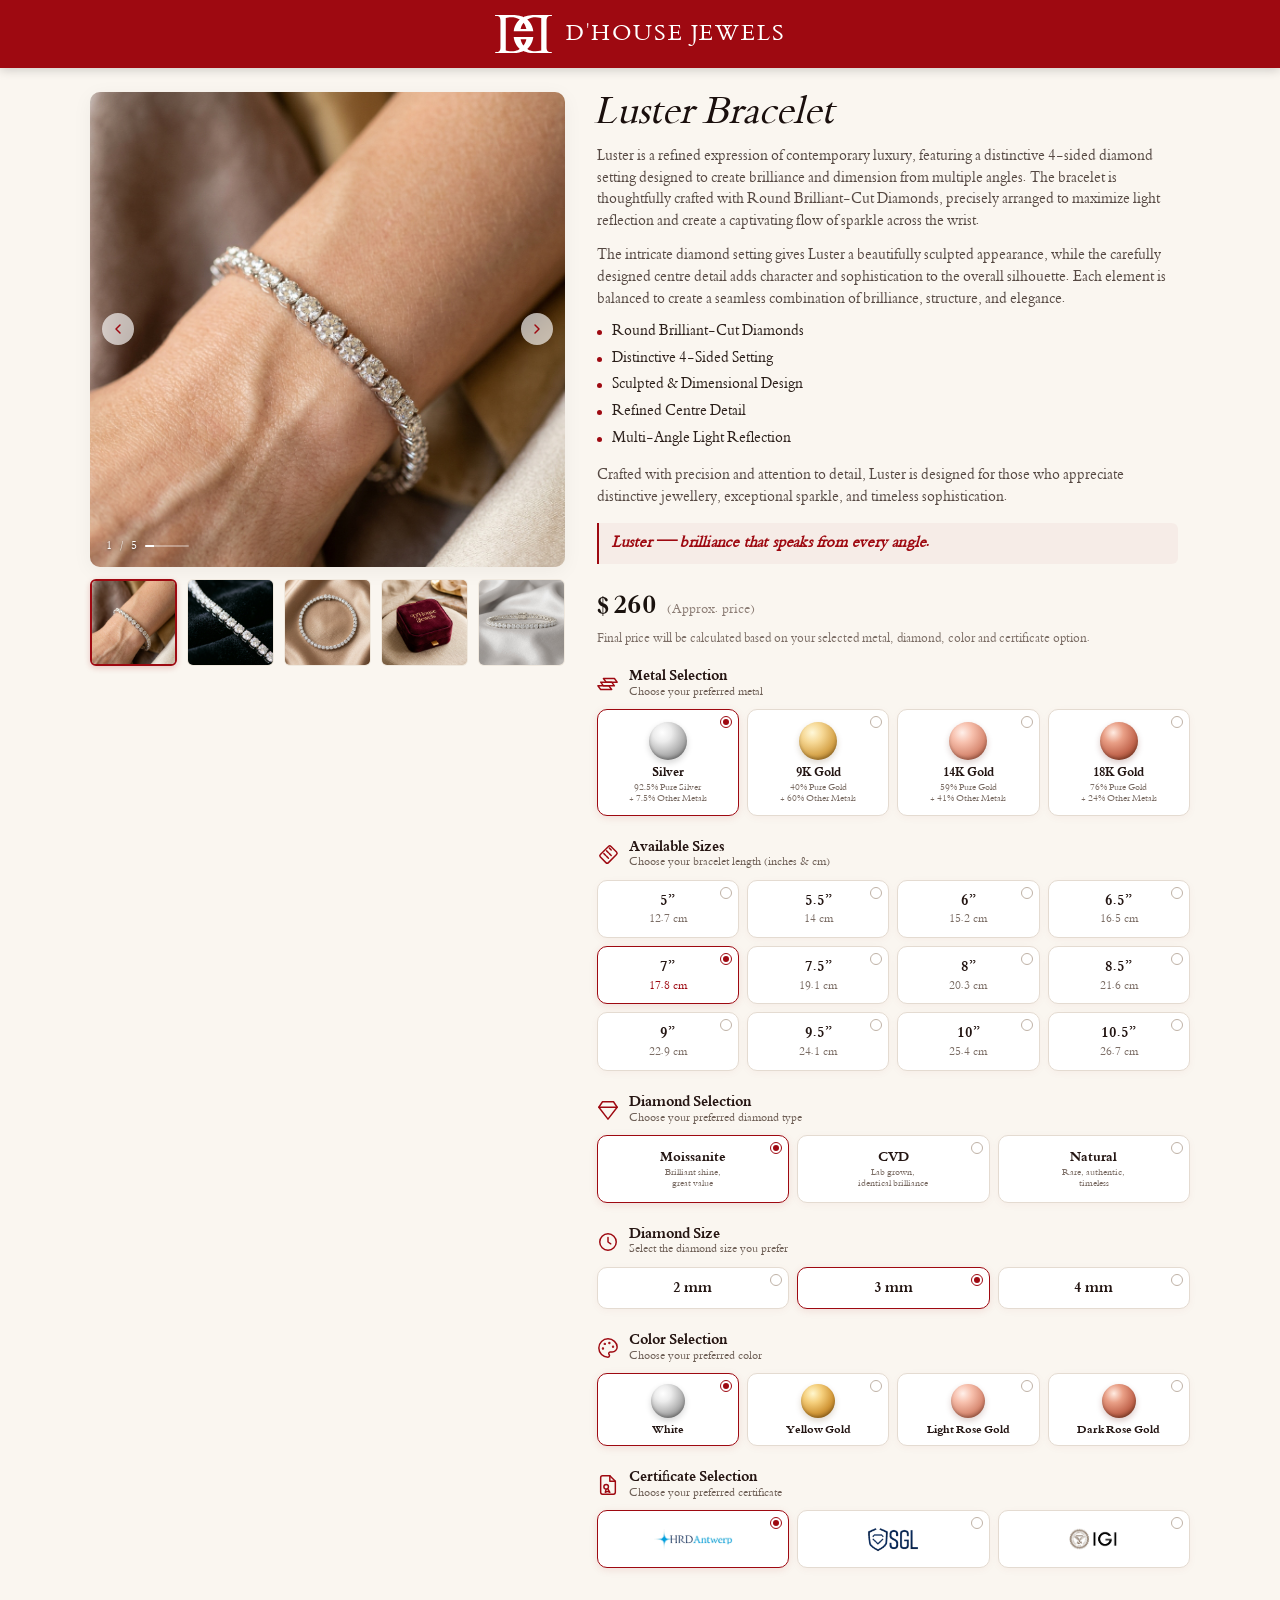
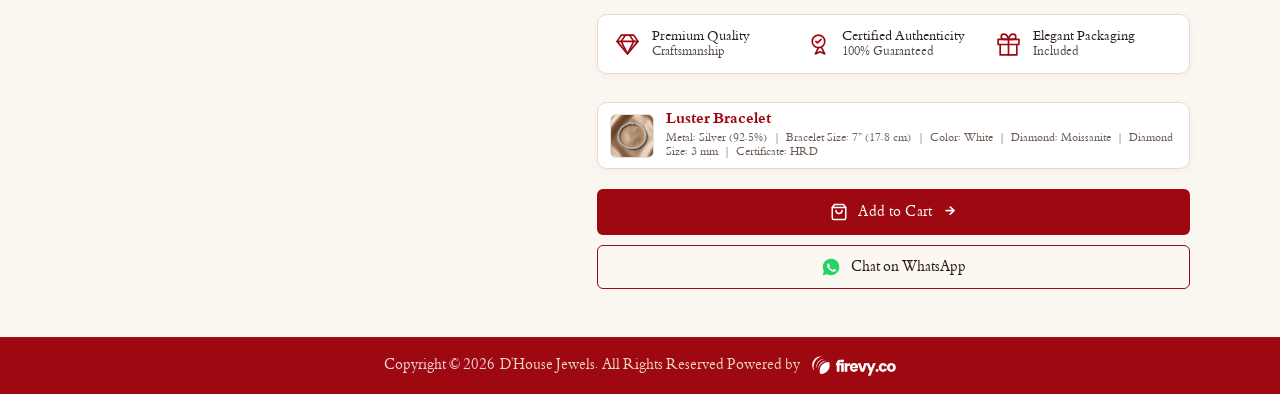
==== index.html @ 6e42b8b3 "02/10" ====
<!DOCTYPE html>
<html lang="en">
<head>
  <meta charset="UTF-8">
  <meta name="viewport" content="width=device-width, initial-scale=1.0">
  <title>D'House Jewels - Luster Bracelet</title>
  <meta name="description" content="Luster is a refined expression of contemporary luxury, featuring a distinctive 4-sided diamond setting designed to create brilliance and dimension from multiple angles.">
  
  <!-- Google Fonts -->
  <link rel="preconnect" href="https://fonts.googleapis.com">
  <link rel="preconnect" href="https://fonts.gstatic.com" crossorigin>
  <link href="https://fonts.googleapis.com/css2?family=Alex+Brush&family=Cinzel:wght@400;500;600;700&family=Cormorant+Garamond:ital,wght@0,400;0,500;0,600;0,700;1,400;1,500;1,600;1,700&family=Montserrat:wght@300;400;500;600;700&family=Outfit:wght@300;400;500;600;700&display=swap" rel="stylesheet">
  
  <!-- Stylesheet -->
  <link rel="stylesheet" href="style.css">
</head>
<body>

  <!-- Top Navigation Header -->
  <header class="site-header">
    <div class="header-container">
      <!-- Brand Logo -->
      <a href="#" class="brand-logo-wrap">
        <img src="images/logo.svg" alt="D'House Jewels Logo" class="brand-logo-img">
        <span class="brand-title">D'HOUSE JEWELS</span>
      </a>
    </div>
  </header>

  <!-- Main Product Showcase -->
  <main class="product-page">
    <div class="product-container">
      
      <!-- LEFT COLUMN: Gallery & Value Badges -->
      <section class="gallery-column">
        <!-- Main Image Display Container -->
        <div class="main-slider-card">
          <img id="mainDisplayImg" class="main-product-image" src="images/wrist_silver.jpg" alt="Luster Bracelet on wrist">
          
          <!-- Navigation Arrow Left -->
          <button class="slider-arrow arrow-left" id="prevSlideBtn" aria-label="Previous image">
            <svg viewBox="0 0 24 24" width="16" height="16" stroke="currentColor" stroke-width="2.2" fill="none" stroke-linecap="round" stroke-linejoin="round">
              <polyline points="15 18 9 12 15 6"></polyline>
            </svg>
          </button>

          <!-- Navigation Arrow Right -->
          <button class="slider-arrow arrow-right" id="nextSlideBtn" aria-label="Next image">
            <svg viewBox="0 0 24 24" width="16" height="16" stroke="currentColor" stroke-width="2.2" fill="none" stroke-linecap="round" stroke-linejoin="round">
              <polyline points="9 18 15 12 9 6"></polyline>
            </svg>
          </button>

          <!-- Slide Counter Badge -->
          <div class="slide-indicator">
            <span id="currentSlideNum">1</span>/<span id="totalSlidesNum">5</span>
            <div class="indicator-bar"><div class="indicator-fill" id="indicatorFill"></div></div>
          </div>
        </div>

        <!-- Thumbnails Row -->
        <div class="thumbnail-strip" id="thumbnailStrip">
          <button class="thumb-item active" data-index="0" aria-label="Thumbnail 1">
            <img id="thumbImg0" src="images/wrist_silver.jpg" alt="Wrist wear view">
          </button>
          <button class="thumb-item" data-index="1" aria-label="Thumbnail 2">
            <img id="thumbImg1" src="images/angled_silver.jpg" alt="Angled diamond detail view">
          </button>
          <button class="thumb-item" data-index="2" aria-label="Thumbnail 3">
            <img id="thumbImg2" src="images/circle_silver.jpg" alt="Circular flat view">
          </button>
          <button class="thumb-item" data-index="3" aria-label="Thumbnail 4">
            <img id="thumbImg3" src="images/thumb4.jpg" alt="Luxury jewelry box">
          </button>
          <button class="thumb-item" data-index="4" aria-label="Thumbnail 5">
            <img id="thumbImg4" src="images/straight_silver.jpg" alt="Extended straight bracelet view">
          </button>
        </div>

      </section>

      <!-- RIGHT COLUMN: Product Information & Customizer -->
      <section class="details-column">
        <!-- Product Title -->
        <h1 class="product-title">Luster Bracelet</h1>

        <!-- Product Description -->
        <div class="product-description">
          <p>
            Luster is a refined expression of contemporary luxury, featuring a distinctive 4-sided diamond setting designed to create brilliance and dimension from multiple angles. The bracelet is thoughtfully crafted with Round Brilliant-Cut Diamonds, precisely arranged to maximize light reflection and create a captivating flow of sparkle across the wrist.
          </p>
          <p>
            The intricate diamond setting gives Luster a beautifully sculpted appearance, while the carefully designed centre detail adds character and sophistication to the overall silhouette. Each element is balanced to create a seamless combination of brilliance, structure, and elegance.
          </p>
          <ul class="description-highlights">
            <li>Round Brilliant-Cut Diamonds</li>
            <li>Distinctive 4-Sided Setting</li>
            <li>Sculpted &amp; Dimensional Design</li>
            <li>Refined Centre Detail</li>
            <li>Multi-Angle Light Reflection</li>
          </ul>
          <p>
            Crafted with precision and attention to detail, Luster is designed for those who appreciate distinctive jewellery, exceptional sparkle, and timeless sophistication.
          </p>
          <p class="description-tagline">
            Luster — brilliance that speaks from every angle. 
          </p>
        </div>

        <!-- Pricing Block -->
        <div class="price-section">
          <div class="price-row">
            <span class="currency-symbol">$</span>
            <span class="main-price" id="priceDisplay">260</span>
            <span class="approx-tag">(Approx. price)</span>
          </div>
          <p class="price-disclaimer">
            Final price will be calculated based on your selected metal, diamond, color and certificate option.
          </p>
        </div>

        <!-- SECTION 1: Metal Selection -->
        <div class="option-group" id="metalGroup">
          <div class="option-header">
            <div class="option-header-icon">
              <!-- Ingot/Bullion stack icon -->
              <svg viewBox="0 0 24 24" width="22" height="22" stroke="#9E0911" stroke-width="1.6" fill="none" stroke-linecap="round" stroke-linejoin="round">
                <path d="M4 10h12l3 4H7l-3-4z"></path>
                <path d="M7 6h12l3 4H10L7 6z"></path>
                <path d="M1 14h12l3 4H4l-3-4z"></path>
              </svg>
            </div>
            <div class="option-header-title">
              <h3>Metal Selection</h3>
              <p>Choose your preferred metal</p>
            </div>
          </div>

          <div class="metal-selection-wrapper">
            <!-- Metal Spheres Grid (Selectable) -->
            <div class="cards-grid grid-4-cols" id="metalSpheresGrid">
              <!-- Silver -->
              <button class="choice-card sphere-card-silver active" data-type="metal" data-value="Silver" data-purity="92.5%" data-price="260" aria-selected="true">
                <span class="radio-indicator"></span>
                <div class="sphere-icon sphere-silver"></div>
                <span class="card-title">Silver</span>
                <div class="card-detail">
                  <span>92.5% Pure Silver</span>
                  <span>+ 7.5% Other Metals</span>
                </div>
              </button>

              <!-- 9K Gold -->
              <button class="choice-card sphere-card-9k" data-type="metal" data-value="9K Gold" data-purity="40%" data-price="480" aria-selected="false">
                <span class="radio-indicator"></span>
                <div class="sphere-icon sphere-gold-9k"></div>
                <span class="card-title">9K Gold</span>
                <div class="card-detail">
                  <span>40% Pure Gold</span>
                  <span>+ 60% Other Metals</span>
                </div>
              </button>

              <!-- 14K Gold -->
              <button class="choice-card sphere-card-14k" data-type="metal" data-value="14K Gold" data-purity="59%" data-price="750" aria-selected="false">
                <span class="radio-indicator"></span>
                <div class="sphere-icon sphere-gold-14k"></div>
                <span class="card-title">14K Gold</span>
                <div class="card-detail">
                  <span>59% Pure Gold</span>
                  <span>+ 41% Other Metals</span>
                </div>
              </button>

              <!-- 18K Gold -->
              <button class="choice-card sphere-card-18k" data-type="metal" data-value="18K Gold" data-purity="76%" data-price="990" aria-selected="false">
                <span class="radio-indicator"></span>
                <div class="sphere-icon sphere-gold-18k"></div>
                <span class="card-title">18K Gold</span>
                <div class="card-detail">
                  <span>76% Pure Gold</span>
                  <span>+ 24% Other Metals</span>
                </div>
              </button>
            </div>
          </div>
        </div>

        <!-- SECTION 2: Available Sizes (Bracelet Size) -->
        <div class="option-group" id="braceletSizeGroup">
          <div class="option-header">
            <div class="option-header-icon">
              <!-- Ruler / Measuring tape icon -->
              <svg viewBox="0 0 24 24" width="22" height="22" stroke="#9E0911" stroke-width="1.6" fill="none" stroke-linecap="round" stroke-linejoin="round">
                <path d="M21.3 8.7l-6-6a2 2 0 0 0-2.8 0L3.7 11.5a2 2 0 0 0 0 2.8l6 6a2 2 0 0 0 2.8 0l8.8-8.8a2 2 0 0 0 0-2.8z"></path>
                <path d="M7.5 10.5l2 2"></path>
                <path d="M10.5 7.5l2 2"></path>
                <path d="M13.5 4.5l2 2"></path>
                <path d="M10.5 13.5l2 2"></path>
                <path d="M13.5 10.5l2 2"></path>
              </svg>
            </div>
            <div class="option-header-title">
              <h3>Available Sizes</h3>
              <p>Choose your bracelet length (inches &amp; cm)</p>
            </div>
          </div>

          <div class="cards-grid grid-4-cols" id="braceletSizeGrid">
            <!-- 5” (12.7 cm) -->
            <button class="choice-card bracelet-size-card" data-type="braceletSize" data-value="5” (12.7 cm)" aria-selected="false">
              <span class="radio-indicator"></span>
              <span class="size-title">5”</span>
              <span class="size-cm">12.7 cm</span>
            </button>

            <!-- 5.5” (14 cm) -->
            <button class="choice-card bracelet-size-card" data-type="braceletSize" data-value="5.5” (14 cm)" aria-selected="false">
              <span class="radio-indicator"></span>
              <span class="size-title">5.5”</span>
              <span class="size-cm">14 cm</span>
            </button>

            <!-- 6” (15.2 cm) -->
            <button class="choice-card bracelet-size-card" data-type="braceletSize" data-value="6” (15.2 cm)" aria-selected="false">
              <span class="radio-indicator"></span>
              <span class="size-title">6”</span>
              <span class="size-cm">15.2 cm</span>
            </button>

            <!-- 6.5” (16.5 cm) -->
            <button class="choice-card bracelet-size-card" data-type="braceletSize" data-value="6.5” (16.5 cm)" aria-selected="false">
              <span class="radio-indicator"></span>
              <span class="size-title">6.5”</span>
              <span class="size-cm">16.5 cm</span>
            </button>

            <!-- 7” (17.8 cm) - Default Active -->
            <button class="choice-card bracelet-size-card active" data-type="braceletSize" data-value="7” (17.8 cm)" aria-selected="true">
              <span class="radio-indicator"></span>
              <span class="size-title">7”</span>
              <span class="size-cm">17.8 cm</span>
            </button>

            <!-- 7.5” (19.1 cm) -->
            <button class="choice-card bracelet-size-card" data-type="braceletSize" data-value="7.5” (19.1 cm)" aria-selected="false">
              <span class="radio-indicator"></span>
              <span class="size-title">7.5”</span>
              <span class="size-cm">19.1 cm</span>
            </button>

            <!-- 8” (20.3 cm) -->
            <button class="choice-card bracelet-size-card" data-type="braceletSize" data-value="8” (20.3 cm)" aria-selected="false">
              <span class="radio-indicator"></span>
              <span class="size-title">8”</span>
              <span class="size-cm">20.3 cm</span>
            </button>

            <!-- 8.5” (21.6 cm) -->
            <button class="choice-card bracelet-size-card" data-type="braceletSize" data-value="8.5” (21.6 cm)" aria-selected="false">
              <span class="radio-indicator"></span>
              <span class="size-title">8.5”</span>
              <span class="size-cm">21.6 cm</span>
            </button>

            <!-- 9” (22.9 cm) -->
            <button class="choice-card bracelet-size-card" data-type="braceletSize" data-value="9” (22.9 cm)" aria-selected="false">
              <span class="radio-indicator"></span>
              <span class="size-title">9”</span>
              <span class="size-cm">22.9 cm</span>
            </button>

            <!-- 9.5” (24.1 cm) -->
            <button class="choice-card bracelet-size-card" data-type="braceletSize" data-value="9.5” (24.1 cm)" aria-selected="false">
              <span class="radio-indicator"></span>
              <span class="size-title">9.5”</span>
              <span class="size-cm">24.1 cm</span>
            </button>

            <!-- 10” (25.4 cm) -->
            <button class="choice-card bracelet-size-card" data-type="braceletSize" data-value="10” (25.4 cm)" aria-selected="false">
              <span class="radio-indicator"></span>
              <span class="size-title">10”</span>
              <span class="size-cm">25.4 cm</span>
            </button>

            <!-- 10.5” (26.7 cm) -->
            <button class="choice-card bracelet-size-card" data-type="braceletSize" data-value="10.5” (26.7 cm)" aria-selected="false">
              <span class="radio-indicator"></span>
              <span class="size-title">10.5”</span>
              <span class="size-cm">26.7 cm</span>
            </button>
          </div>
        </div>

        <!-- SECTION 3: Diamond Selection -->
        <div class="option-group" id="diamondGroup">
          <div class="option-header">
            <div class="option-header-icon">
              <!-- Diamond outline icon -->
              <svg viewBox="0 0 24 24" width="22" height="22" stroke="#9E0911" stroke-width="1.6" fill="none" stroke-linecap="round" stroke-linejoin="round">
                <polygon points="6 3 18 3 22 9 12 22 2 9 6 3"></polygon>
                <line x1="2" y1="9" x2="22" y2="9"></line>
              </svg>
            </div>
            <div class="option-header-title">
              <h3>Diamond Selection</h3>
              <p>Choose your preferred diamond type</p>
            </div>
          </div>

          <div class="cards-grid grid-3-cols" id="diamondGrid">
            <!-- Moissanite -->
            <button class="choice-card active" data-type="diamond" data-value="Moissanite" data-addprice="0" aria-selected="true">
              <span class="radio-indicator"></span>
              <span class="card-title">Moissanite</span>
              <div class="card-detail">
                <span>Brilliant shine,</span>
                <span>great value</span>
              </div>
            </button>

            <!-- CVD -->
            <button class="choice-card" data-type="diamond" data-value="CVD" data-addprice="150" aria-selected="false">
              <span class="radio-indicator"></span>
              <span class="card-title">CVD</span>
              <div class="card-detail">
                <span>Lab grown,</span>
                <span>identical brilliance</span>
              </div>
            </button>

            <!-- Natural -->
            <button class="choice-card" data-type="diamond" data-value="Natural" data-addprice="450" aria-selected="false">
              <span class="radio-indicator"></span>
              <span class="card-title">Natural</span>
              <div class="card-detail">
                <span>Rare, authentic,</span>
                <span>timeless</span>
              </div>
            </button>
          </div>
        </div>

        <!-- SECTION 3: Diamond Size -->
        <div class="option-group" id="sizeGroup">
          <div class="option-header">
            <div class="option-header-icon">
              <!-- Caliper / Gauge / Circle icon -->
              <svg viewBox="0 0 24 24" width="22" height="22" stroke="#9E0911" stroke-width="1.6" fill="none" stroke-linecap="round" stroke-linejoin="round">
                <circle cx="12" cy="12" r="9"></circle>
                <polyline points="12 7 12 12 15 14"></polyline>
              </svg>
            </div>
            <div class="option-header-title">
              <h3>Diamond Size</h3>
              <p>Select the diamond size you prefer</p>
            </div>
          </div>

          <div class="cards-grid grid-3-cols" id="sizeGrid">
            <!-- 2 mm -->
            <button class="choice-card size-card" data-type="size" data-value="2 mm" data-addprice="-40" aria-selected="false">
              <span class="radio-indicator"></span>
              <span class="size-title">2 mm</span>
            </button>

            <!-- 3 mm -->
            <button class="choice-card size-card active" data-type="size" data-value="3 mm" data-addprice="0" aria-selected="true">
              <span class="radio-indicator"></span>
              <span class="size-title">3 mm</span>
            </button>

            <!-- 4 mm -->
            <button class="choice-card size-card" data-type="size" data-value="4 mm" data-addprice="80" aria-selected="false">
              <span class="radio-indicator"></span>
              <span class="size-title">4 mm</span>
            </button>
          </div>
        </div>

        <!-- SECTION 4: Color Selection -->
        <div class="option-group" id="colorGroup">
          <div class="option-header">
            <div class="option-header-icon">
              <!-- Artist Palette Icon -->
              <svg viewBox="0 0 24 24" width="22" height="22" stroke="#9E0911" stroke-width="1.6" fill="none" stroke-linecap="round" stroke-linejoin="round">
                <circle cx="13.5" cy="6.5" r=".5" fill="#9E0911"></circle>
                <circle cx="17.5" cy="10.5" r=".5" fill="#9E0911"></circle>
                <circle cx="8.5" cy="7.5" r=".5" fill="#9E0911"></circle>
                <circle cx="6.5" cy="12.5" r=".5" fill="#9E0911"></circle>
                <path d="M12 2C6.5 2 2 6.5 2 12s4.5 10 10 10c.926 0 1.648-.746 1.648-1.688 0-.437-.18-.835-.437-1.125-.29-.289-.438-.652-.438-1.125a1.64 1.64 0 0 1 1.668-1.668h1.996c3.051 0 5.555-2.503 5.555-5.554C21.992 6.512 17.48 2 12 2z"></path>
              </svg>
            </div>
            <div class="option-header-title">
              <h3>Color Selection</h3>
              <p>Choose your preferred color</p>
            </div>
          </div>

          <div class="cards-grid grid-4-cols" id="colorGrid">
            <!-- White -->
            <button class="choice-card color-card active" data-type="color" data-value="White" aria-selected="true">
              <span class="radio-indicator"></span>
              <div class="sphere-icon sphere-silver"></div>
              <span class="color-title">White</span>
            </button>

            <!-- Yellow Gold -->
            <button class="choice-card color-card" data-type="color" data-value="Yellow Gold" aria-selected="false">
              <span class="radio-indicator"></span>
              <div class="sphere-icon sphere-gold-yellow"></div>
              <span class="color-title">Yellow Gold</span>
            </button>

            <!-- Light Rose Gold -->
            <button class="choice-card color-card" data-type="color" data-value="Light Rose Gold" aria-selected="false">
              <span class="radio-indicator"></span>
              <div class="sphere-icon sphere-gold-14k"></div>
              <span class="color-title">Light Rose Gold</span>
            </button>

            <!-- Dark Rose Gold -->
            <button class="choice-card color-card" data-type="color" data-value="Dark Rose Gold" aria-selected="false">
              <span class="radio-indicator"></span>
              <div class="sphere-icon sphere-gold-18k"></div>
              <span class="color-title">Dark Rose Gold</span>
            </button>
          </div>
        </div>

        <!-- SECTION 5: Certificate Selection -->
        <div class="option-group" id="certGroup">
          <div class="option-header">
            <div class="option-header-icon">
              <!-- Certificate document with ribbon seal -->
              <svg viewBox="0 0 24 24" width="22" height="22" stroke="#9E0911" stroke-width="1.6" fill="none" stroke-linecap="round" stroke-linejoin="round">
                <path d="M14 2H6a2 2 0 0 0-2 2v16a2 2 0 0 0 2 2h12a2 2 0 0 0 2-2V8z"></path>
                <polyline points="14 2 14 8 20 8"></polyline>
                <circle cx="10" cy="14" r="2.5"></circle>
                <path d="M12 16.5l2 3.5-2.5-1-2.5 1 1-3.5"></path>
              </svg>
            </div>
            <div class="option-header-title">
              <h3>Certificate Selection</h3>
              <p>Choose your preferred certificate</p>
            </div>
          </div>

          <div class="cards-grid grid-3-cols" id="certGrid">
            <!-- HRD Antwerp -->
            <button class="choice-card cert-card active" data-type="certificate" data-value="HRD" data-certname="HRD Antwerp" aria-selected="true">
              <span class="radio-indicator"></span>
              <div class="cert-logo-container">
                <img src="images/hrd.png" class="cert-logo-img hrd-logo-img" alt="HRD Antwerp Logo">
              </div>
            </button>

            <!-- SGL -->
            <button class="choice-card cert-card" data-type="certificate" data-value="SGL" data-certname="SGL" aria-selected="false">
              <span class="radio-indicator"></span>
              <div class="cert-logo-container">
                <img src="images/sgl.png" class="cert-logo-img sgl-logo-img" alt="SGL Logo">
              </div>
            </button>

            <!-- IGI -->
            <button class="choice-card cert-card" data-type="certificate" data-value="IGI" data-certname="IGI" aria-selected="false">
              <span class="radio-indicator"></span>
              <div class="cert-logo-container">
                <img src="images/igi.webp" class="cert-logo-img" alt="IGI Logo">
              </div>
            </button>
          </div>
        </div>

        <!-- Product Trust & Assurance Features (After Certificate Selection) -->
        <div class="product-features-row">
          <!-- Feature 1: Premium Quality Craftsmanship -->
          <div class="product-feature-item">
            <div class="feature-icon-wrap">
              <svg viewBox="0 0 24 24" width="28" height="28" stroke="#9E0911" stroke-width="1.6" fill="none" stroke-linecap="round" stroke-linejoin="round">
                <path d="M6 3h12l4 6-10 12L2 9z"></path>
                <path d="M10 3L6 9l6 12 6-12-4-6"></path>
                <path d="M2 9h20"></path>
              </svg>
            </div>
            <div class="feature-text-wrap">
              <span class="feature-title">Premium Quality</span>
              <span class="feature-sub">Craftsmanship</span>
            </div>
          </div>

          <!-- Feature 2: Certified Authenticity -->
          <div class="product-feature-item">
            <div class="feature-icon-wrap">
              <svg viewBox="0 0 24 24" width="28" height="28" stroke="#9E0911" stroke-width="1.6" fill="none" stroke-linecap="round" stroke-linejoin="round">
                <circle cx="12" cy="9" r="6"></circle>
                <path d="M12 15l-3 6 4.5-2 4.5 2-3-6"></path>
                <polyline points="9.5 9 11 10.5 14.5 7"></polyline>
              </svg>
            </div>
            <div class="feature-text-wrap">
              <span class="feature-title">Certified Authenticity</span>
              <span class="feature-sub">100% Guaranteed</span>
            </div>
          </div>

          <!-- Feature 3: Elegant Packaging -->
          <div class="product-feature-item">
            <div class="feature-icon-wrap">
              <svg viewBox="0 0 24 24" width="28" height="28" stroke="#9E0911" stroke-width="1.6" fill="none" stroke-linecap="round" stroke-linejoin="round">
                <polyline points="20 12 20 22 4 22 4 12"></polyline>
                <rect x="2" y="7" width="20" height="5"></rect>
                <line x1="12" y1="22" x2="12" y2="7"></line>
                <path d="M12 7H7.5a2.5 2.5 0 0 1 0-5C11 2 12 7 12 7z"></path>
                <path d="M12 7h4.5a2.5 2.5 0 0 0 0-5C13 2 12 7 12 7z"></path>
              </svg>
            </div>
            <div class="feature-text-wrap">
              <span class="feature-title">Elegant Packaging</span>
              <span class="feature-sub">Included</span>
            </div>
          </div>
        </div>

        <!-- Sticky / Inline Configuration Summary Pill -->
        <div class="selected-spec-pill" id="selectedSpecPill">
          <div class="spec-thumb">
            <img id="specThumbImg" src="images/circle_silver.jpg" alt="Selected Luster Bracelet Configuration">
          </div>
          <div class="spec-info">
            <h4 class="spec-title">Luster Bracelet</h4>
            <p class="spec-summary" id="specSummaryText">
              Metal: Silver (92.5%) &nbsp;|&nbsp; Bracelet Size: 7” (17.8 cm) &nbsp;|&nbsp; Color: White &nbsp;|&nbsp; Diamond: Moissanite &nbsp;|&nbsp; Diamond Size: 3 mm &nbsp;|&nbsp; Certificate: HRD
            </p>
          </div>
        </div>

        <!-- Action Call-To-Action Buttons -->
        <div class="cta-actions">
          <!-- Add to Cart Button -->
          <button class="primary-btn add-to-cart-btn" id="addToCartBtn">
            <svg viewBox="0 0 24 24" width="18" height="18" stroke="currentColor" stroke-width="2" fill="none" stroke-linecap="round" stroke-linejoin="round">
              <path d="M6 2L3 6v14a2 2 0 0 0 2 2h14a2 2 0 0 0 2-2V6l-3-4z"></path>
              <line x1="3" y1="6" x2="21" y2="6"></line>
              <path d="M16 10a4 4 0 0 1-8 0"></path>
            </svg>
            <span>Add to Cart</span>
            <span class="btn-arrow">&rarr;</span>
          </button>

          <!-- Chat on WhatsApp Button -->
          <button class="secondary-btn whatsapp-btn" id="whatsappBtn">
            <!-- WhatsApp Icon -->
            <svg viewBox="0 0 24 24" width="20" height="20" fill="#25D366">
              <path d="M12.04 2c-5.46 0-9.91 4.45-9.91 9.91 0 1.75.46 3.45 1.32 4.95L2.05 22l5.25-1.38c1.45.79 3.08 1.21 4.74 1.21 5.46 0 9.91-4.45 9.91-9.91 0-2.65-1.03-5.14-2.9-7.01A9.816 9.816 0 0 0 12.04 2zm5.8 14.17c-.24.68-1.2 1.34-1.89 1.48-.48.1-1.09.18-3.17-.68-2.67-1.1-4.41-3.79-4.54-3.97-.13-.18-1.08-1.44-1.08-2.75 0-1.31.69-1.95.93-2.22.25-.26.54-.33.72-.33.19 0 .37 0 .53.01.17.01.4.06.63.54.23.49.8 1.95.87 2.1.07.14.11.31.02.5-.09.18-.13.3-.27.46-.13.16-.28.36-.4.49-.13.14-.27.29-.12.56.16.27.7 1.15 1.5 1.86 1.03.92 1.9 1.2 2.17 1.34.27.13.43.11.59-.07.16-.18.69-.8.87-1.08.19-.27.37-.23.63-.13.26.09 1.63.77 1.91.91.28.14.47.21.54.33.07.11.07.66-.17 1.34z"></path>
            </svg>
            <span>Chat on WhatsApp</span>
          </button>
        </div>

      </section>
    </div>
  </main>

  <!-- Branded Copyright & Agency Credits Strip -->
  <footer class="site-copyright-footer">
    <div class="copyright-container">
      <div class="copyright-text-group">
        <span class="copy-prefix">Copyright <a href="admin.html" class="copyright-admin-link" title="Admin Portal">&copy;</a> 2026</span>
        <span class="copy-brand">D'House Jewels. All Rights Reserved Powered by</span>
      </div>
      <a href="https://firevy.co" target="_blank" rel="noopener noreferrer" class="firevy-badge" aria-label="Powered by firevy.co">
        <img src="images/firevy_logo_white.png" alt="firevy.co" class="firevy-logo-img">
      </a>
    </div>
  </footer>

  <!-- Notification Toast -->
  <div class="toast-notification" id="toastNotification">
    <div class="toast-content">
      <svg viewBox="0 0 24 24" width="20" height="20" stroke="#25d366" stroke-width="2.5" fill="none" stroke-linecap="round" stroke-linejoin="round">
        <polyline points="20 6 9 17 4 12"></polyline>
      </svg>
      <span id="toastMessage">Item added to your shopping bag!</span>
    </div>
  </div>

  <!-- JavaScript File -->
  <script src="script.js"></script>
</body>
</html>
---- style.css ----
/* ==========================================================================
   D'House Jewels - THE CLASS - Product Page Styling
   Exact replica of high-end luxury jewellery UI
   Responsive & perfectly fitted to window at all resolutions
   ========================================================================== */

/* Custom Typography - Embedded Base64 for guaranteed offline & file:/// protocol compatibility */
@font-face {
  font-family: 'Brother Signature';
  src: url('[data-uri]') format('opentype'),
    url('fonts/BrotherSignature.otf') format('opentype');
  font-weight: normal;
  font-style: normal;
  font-display: block;
}

/* Primary Brand & Typography - XB Niloofar (XBnilofar) */
@font-face {
  font-family: 'XB Niloofar';
  src: local('XB Niloofar'), local('XBnilofar'), local('XBNiloofar'),
    url('fonts/XBNiloofar.woff') format('woff'),
    url('fonts/XBNiloofar.ttf') format('truetype');
  font-weight: normal;
  font-style: normal;
  font-display: swap;
}

@font-face {
  font-family: 'XBnilofar';
  src: local('XB Niloofar'), local('XBnilofar'), local('XBNiloofar'),
    url('fonts/XBNiloofar.woff') format('woff'),
    url('fonts/XBNiloofar.ttf') format('truetype');
  font-weight: normal;
  font-style: normal;
  font-display: swap;
}

@font-face {
  font-family: 'XB Niloofar';
  src: local('XB Niloofar Bold'), local('XBnilofar Bold'), local('XBNiloofarBd'),
    url('fonts/XBNiloofarBd.woff') format('woff'),
    url('fonts/XBNiloofarBd.ttf') format('truetype');
  font-weight: bold;
  font-style: normal;
  font-display: swap;
}

@font-face {
  font-family: 'XBnilofar';
  src: local('XB Niloofar Bold'), local('XBnilofar Bold'), local('XBNiloofarBd'),
    url('fonts/XBNiloofarBd.woff') format('woff'),
    url('fonts/XBNiloofarBd.ttf') format('truetype');
  font-weight: bold;
  font-style: normal;
  font-display: swap;
}

@font-face {
  font-family: 'XB Niloofar';
  src: local('XB Niloofar Italic'), local('XBnilofar Italic'), local('XBNiloofarIt'),
    url('fonts/XBNiloofarIt.woff') format('woff'),
    url('fonts/XBNiloofarIt.ttf') format('truetype');
  font-weight: normal;
  font-style: italic;
  font-display: swap;
}

@font-face {
  font-family: 'XBnilofar';
  src: local('XB Niloofar Italic'), local('XBnilofar Italic'), local('XBNiloofarIt'),
    url('fonts/XBNiloofarIt.woff') format('woff'),
    url('fonts/XBNiloofarIt.ttf') format('truetype');
  font-weight: normal;
  font-style: italic;
  font-display: swap;
}

:root {
  --bg-parchment: #faf6f0;
  --bg-card: #ffffff;
  --bg-card-soft: #ffffff;
  --bg-header: #9E0911;
  --bg-header-accent: #82070e;

  --primary-color: #9E0911;
  --primary-burgundy: #9E0911;
  --primary-burgundy-hover: #7f070e;
  --border-light: #e4dbd1;
  --border-active: #9E0911;
  --border-focus: #9E0911;

  --text-primary: #221714;
  --text-heading: #1e0204;
  --text-muted: #6e5f56;
  --text-subtle: #8e8076;
  --text-light: #ffffff;

  --font-primary: 'XB Niloofar', 'XBnilofar', 'Outfit', 'Montserrat', -apple-system, BlinkMacSystemFont, 'Segoe UI', Roboto, sans-serif;
  --font-header-brand: 'XB Niloofar', 'XBnilofar', 'Cinzel', serif;
  --font-serif: 'XB Niloofar', 'XBnilofar', 'Playfair Display', 'Cormorant Garamond', Georgia, serif;
  --font-brand: 'XB Niloofar', 'XBnilofar', 'Cormorant Garamond', 'Playfair Display', serif;
  --font-script: 'Brother Signature', 'Alex Brush', cursive;
  --font-sans: 'XB Niloofar', 'XBnilofar', 'Outfit', 'Montserrat', -apple-system, BlinkMacSystemFont, 'Segoe UI', Roboto, sans-serif;

  --radius-sm: 6px;
  --radius-md: 10px;
  --radius-lg: 14px;
  --shadow-subtle: 0 2px 8px rgba(158, 9, 17, 0.04);
  --shadow-hover: 0 4px 14px rgba(158, 9, 17, 0.08);
  --transition: all 0.22s cubic-bezier(0.25, 0.1, 0.25, 1);
}

/* Base & Reset */
*,
*::before,
*::after {
  margin: 0;
  padding: 0;
  box-sizing: border-box;
}

html,
body {
  width: 100%;
  max-width: 100%;
  overflow-x: hidden;
  background-color: var(--bg-parchment);
  color: var(--text-primary);
  font-family: 'XB Niloofar', 'XBnilofar', var(--font-sans);
  line-height: 1.5;
  -webkit-font-smoothing: antialiased;
  -moz-osx-font-smoothing: grayscale;
}

body,
button,
input,
select,
textarea,
h1,
h2,
h3,
h4,
h5,
h6,
.product-title,
.brand-title,
.price-section,
.choice-card,
.cta-actions,
.spec-title,
.feature-title,
.copyright-container {
  font-family: 'XB Niloofar', 'XBnilofar', var(--font-sans);
}

button {
  font-family: inherit;
  border: none;
  background: transparent;
  cursor: pointer;
  outline: none;
}

img {
  max-width: 100%;
  height: auto;
  display: block;
}

/* ==========================================================================
   HEADER SECTION
   ========================================================================== */
.site-header {
  background-color: var(--bg-header);
  color: var(--text-light);
  height: 68px;
  width: 100%;
  position: sticky;
  top: 0;
  z-index: 100;
  box-shadow: 0 2px 10px rgba(0, 0, 0, 0.18);
}

.header-container {
  max-width: 1140px;
  margin: 0 auto;
  height: 100%;
  padding: 0 20px;
  display: flex;
  align-items: center;
  justify-content: center;
  box-sizing: border-box;
}

.icon-btn {
  color: #f7ede4;
  display: flex;
  align-items: center;
  justify-content: center;
  transition: var(--transition);
  padding: 6px;
  border-radius: 50%;
}

.icon-btn:hover {
  color: #ffffff;
  background-color: rgba(255, 255, 255, 0.08);
}

/* Brand Logo */
.brand-logo-wrap {
  display: inline-flex;
  align-items: center;
  justify-content: center;
  gap: 14px;
  text-decoration: none;
}

.brand-logo-img {
  height: 38px;
  width: auto;
  display: block;
}

.brand-text-wrap {
  display: flex;
  flex-direction: column;
  align-items: center;
}

.brand-title {
  color: #ffffff;
  font-family: var(--font-header-brand);
  font-size: 22px;
  font-weight: 500;
  letter-spacing: 1.8px;
  text-decoration: none;
  line-height: 1;
  text-transform: uppercase;
  white-space: nowrap;
  display: inline-flex;
  align-items: center;
}

.brand-sub {
  display: flex;
  align-items: center;
  justify-content: center;
  gap: 8px;
  margin-top: 1px;
}

.brand-sub .sub-line {
  display: inline-block;
  width: 26px;
  height: 1px;
  background-color: rgba(240, 222, 214, 0.45);
}

.brand-sub .sub-text {
  font-family: 'XB Niloofar', 'XBnilofar', serif;
  font-style: italic;
  font-size: 14.5px;
  font-weight: normal;
  letter-spacing: 0.5px;
  color: #f7ede4;
  line-height: 1;
}

/* Header Action Icons */
.header-actions {
  justify-self: end;
  display: flex;
  align-items: center;
  gap: 14px;
}

.wishlist-nav-btn.liked .heart-icon {
  fill: #e53935;
  stroke: #e53935;
  animation: pulseHeart 0.3s ease;
}

@keyframes pulseHeart {
  0% {
    transform: scale(1);
  }

  50% {
    transform: scale(1.25);
  }

  100% {
    transform: scale(1);
  }
}

.cart-btn {
  position: relative;
}

.cart-badge {
  position: absolute;
  top: 1px;
  right: 1px;
  background: transparent;
  color: #ffffff;
  font-size: 10px;
  font-weight: 600;
  line-height: 1;
}

/* ==========================================================================
   MAIN PRODUCT LAYOUT
   ========================================================================== */
.product-page {
  width: 100%;
  max-width: 1140px;
  margin: 0 auto;
  padding: 24px 20px 48px;
  box-sizing: border-box;
}

.product-container {
  display: grid;
  grid-template-columns: minmax(0, 1fr) minmax(0, 1.25fr);
  gap: clamp(20px, 2.5vw, 36px);
  align-items: start;
  width: 100%;
  box-sizing: border-box;
}

/* ==========================================================================
   LEFT COLUMN: GALLERY & VALUE PROPOSITIONS
   ========================================================================== */
.gallery-column {
  display: flex;
  flex-direction: column;
  min-width: 0;
  width: 100%;
}

/* Main Image Slider Container */
.main-slider-card {
  position: relative;
  width: 100%;
  aspect-ratio: 1 / 1;
  max-height: 480px;
  background-color: #efe8dc;
  border-radius: var(--radius-md);
  overflow: hidden;
  box-shadow: 0 4px 20px rgba(0, 0, 0, 0.05);
}

.main-product-image {
  width: 100%;
  height: 100%;
  object-fit: cover;
  transition: opacity 0.35s ease, transform 0.4s ease;
}

.main-slider-card:hover .main-product-image {
  transform: scale(1.02);
}

/* Top Right Overlay Action (Wishlist Heart) */
.image-action-btn {
  position: absolute;
  top: 14px;
  right: 14px;
  width: 34px;
  height: 34px;
  border-radius: 50%;
  background: rgba(255, 255, 255, 0.65);
  backdrop-filter: blur(8px);
  -webkit-backdrop-filter: blur(8px);
  border: 1px solid rgba(255, 255, 255, 0.8);
  color: #9E0911;
  display: flex;
  align-items: center;
  justify-content: center;
  transition: var(--transition);
  cursor: pointer;
  z-index: 6;
  box-shadow: 0 2px 8px rgba(0, 0, 0, 0.12);
}

.image-action-btn:hover {
  background: rgba(255, 255, 255, 0.95);
  color: #e53935;
  transform: scale(1.08);
}

.image-action-btn.liked {
  background: rgba(255, 255, 255, 0.95);
  border-color: rgba(229, 57, 53, 0.3);
}

.image-action-btn.liked .heart-icon {
  fill: #e53935;
  stroke: #e53935;
  animation: pulseHeart 0.3s ease;
}

/* Slider Navigation Arrows */
.slider-arrow {
  position: absolute;
  top: 50%;
  transform: translateY(-50%);
  width: 32px;
  height: 32px;
  border-radius: 50%;
  background: rgba(255, 255, 255, 0.65);
  backdrop-filter: blur(6px);
  -webkit-backdrop-filter: blur(6px);
  color: #9E0911;
  display: flex;
  align-items: center;
  justify-content: center;
  transition: var(--transition);
  box-shadow: 0 2px 8px rgba(0, 0, 0, 0.1);
  z-index: 5;
}

.slider-arrow:hover {
  background: rgba(255, 255, 255, 0.95);
  transform: translateY(-50%) scale(1.08);
}

.arrow-left {
  left: 12px;
}

.arrow-right {
  right: 12px;
}

/* Slide Indicator Counter */
.slide-indicator {
  position: absolute;
  bottom: 12px;
  left: 16px;
  display: flex;
  align-items: center;
  gap: 8px;
  font-size: 11px;
  font-weight: 500;
  color: #ffffff;
  text-shadow: 0 1px 3px rgba(0, 0, 0, 0.6);
  z-index: 5;
}

.indicator-bar {
  width: 44px;
  height: 2px;
  background: rgba(255, 255, 255, 0.35);
  border-radius: 2px;
  overflow: hidden;
}

.indicator-fill {
  width: 20%;
  height: 100%;
  background: #ffffff;
  transition: width 0.3s ease;
}

/* Thumbnail Strip */
.thumbnail-strip {
  display: grid;
  grid-template-columns: repeat(5, 1fr);
  gap: 10px;
  margin-top: 12px;
  width: 100%;
}

.thumb-item {
  width: 100%;
  aspect-ratio: 1 / 1;
  border-radius: var(--radius-sm);
  overflow: hidden;
  border: 1px solid transparent;
  background-color: #f0e9df;
  padding: 0;
  cursor: pointer;
  transition: var(--transition);
  position: relative;
}

.thumb-item img {
  width: 100%;
  height: 100%;
  object-fit: cover;
  transition: transform 0.25s ease;
}

.thumb-item:hover img {
  transform: scale(1.06);
}

.thumb-item.active {
  border: 2px solid var(--primary-burgundy);
  box-shadow: 0 2px 6px rgba(158, 9, 17, 0.2);
}

/* Value Proposition Highlights */
.value-props-list {
  display: flex;
  flex-direction: column;
  gap: 16px;
  margin-top: 30px;
  padding-left: 6px;
}

.value-prop-item {
  display: flex;
  align-items: center;
  gap: 16px;
}

.value-icon {
  width: 30px;
  display: flex;
  align-items: center;
  justify-content: center;
  color: var(--primary-burgundy);
  flex-shrink: 0;
}

.value-text {
  display: flex;
  flex-direction: column;
}

.prop-title {
  font-size: 12px;
  font-weight: 400;
  color: var(--text-muted);
  line-height: 1.25;
}

.prop-sub {
  font-size: 12px;
  font-weight: 400;
  color: var(--text-muted);
  line-height: 1.25;
}

/* Brand Sentiment / Cursive Script */
.brand-sentiment {
  margin-top: 36px;
  text-align: center;
  padding: 8px 0 16px;
}

.sentiment-graphic {
  display: inline-block;
  width: 100%;
  max-width: 330px;
  height: auto;
  vertical-align: middle;
  filter: contrast(1.02);
  transition: transform 0.25s ease, opacity 0.25s ease;
}

.sentiment-graphic:hover {
  transform: translateY(-1px);
  opacity: 0.95;
}

.script-quote {
  font-family: var(--font-script);
  font-size: clamp(28px, 2.8vw, 36px);
  color: #9E0911;
  line-height: 1.25;
  letter-spacing: 0.1px;
  margin: 0;
  display: inline-block;
  -webkit-font-smoothing: antialiased;
  -moz-osx-font-smoothing: grayscale;
  text-rendering: optimizeLegibility;
}

.sentiment-sub {
  display: flex;
  align-items: center;
  justify-content: center;
  gap: 16px;
  margin-top: 10px;
}

.sentiment-line {
  display: inline-block;
  width: 50px;
  height: 1px;
  background-color: #d1c7bc;
}

.sentiment-text {
  font-family: var(--font-sans);
  font-size: 10.5px;
  font-weight: 500;
  letter-spacing: 3.5px;
  color: #5c5550;
  text-transform: uppercase;
}

/* ==========================================================================
   RIGHT COLUMN: PRODUCT DETAILS & CUSTOMIZER
   ========================================================================== */
.details-column {
  display: flex;
  flex-direction: column;
  min-width: 0;
  width: 100%;
}

/* Collection Header Tag & Line */
.collection-header {
  display: flex;
  align-items: center;
  gap: 14px;
  margin-bottom: 6px;
  width: 100%;
}

.collection-tag {
  font-size: 10.5px;
  font-weight: 600;
  letter-spacing: 2px;
  color: #5c433b;
  white-space: nowrap;
}

.header-divider-line {
  flex-grow: 1;
  height: 1px;
  background-color: #ded6cd;
}

/* Product Title */
.product-title {
  font-family: var(--font-serif);
  font-style: italic;
  font-size: 38px;
  font-weight: 500;
  color: #1a0f0d;
  line-height: 1.15;
  margin-bottom: 10px;
}

/* Product Description */
.product-description {
  font-size: 13.5px;
  line-height: 1.62;
  color: #554842;
  margin-bottom: 22px;
  max-width: 98%;
}

.product-description p {
  margin-bottom: 12px;
}

.product-description p:last-child {
  margin-bottom: 0;
}

.description-highlights {
  list-style: none;
  padding: 0;
  margin: 12px 0 16px;
  display: flex;
  flex-direction: column;
  gap: 8px;
}

.description-highlights li {
  display: flex;
  align-items: center;
  gap: 10px;
  font-size: 13.5px;
  font-weight: 500;
  color: #2b1f1a;
  line-height: 1.4;
}

.description-highlights li::before {
  content: '';
  width: 5px;
  height: 5px;
  border-radius: 50%;
  background-color: #9E0911;
  flex-shrink: 0;
}

.description-tagline {
  font-family: var(--font-serif);
  font-style: italic;
  font-size: 14.5px;
  color: #9E0911;
  font-weight: 600;
  letter-spacing: 0.2px;
  padding: 9px 14px;
  background: rgba(158, 9, 17, 0.04);
  border-left: 2px solid #9E0911;
  border-radius: 0 var(--radius-sm) var(--radius-sm) 0;
  margin-top: 14px !important;
}

/* Pricing Block */
.price-section {
  margin-bottom: 22px;
}

.price-row {
  display: flex;
  align-items: baseline;
  gap: 4px;
  margin-bottom: 4px;
}

.currency-symbol {
  font-size: 24px;
  font-weight: 600;
  color: #1a120e;
}

.main-price {
  font-size: 27px;
  font-weight: 700;
  color: #1a120e;
  letter-spacing: -0.2px;
  transition: color 0.2s ease;
}

.approx-tag {
  font-size: 13px;
  color: #8c7d75;
  margin-left: 6px;
  font-weight: 400;
}

.price-disclaimer {
  font-size: 11.5px;
  color: #7b6d65;
  line-height: 1.4;
}

/* ==========================================================================
   OPTION GROUPS & SELECTION CARDS
   ========================================================================== */
.option-group {
  margin-bottom: 24px;
  width: 100%;
}

.metal-selection-wrapper {
  width: 100%;
  display: block;
}

.option-header {
  display: flex;
  align-items: center;
  gap: 10px;
  margin-bottom: 10px;
}

.option-header-icon {
  width: 22px;
  display: flex;
  align-items: center;
  justify-content: center;
  color: var(--primary-burgundy);
  flex-shrink: 0;
}

.option-header-title h3 {
  font-size: 14px;
  font-weight: 600;
  color: #261613;
  line-height: 1.2;
}

.option-header-title p {
  font-size: 11px;
  color: var(--text-muted);
  line-height: 1.2;
}

/* Grids - using minmax(0, 1fr) to guarantee no overflow blowout */
.cards-grid {
  display: grid;
  gap: 8px;
  width: 100%;
  box-sizing: border-box;
}

.grid-4-cols {
  grid-template-columns: repeat(4, minmax(0, 1fr));
}

.grid-3-cols {
  grid-template-columns: repeat(3, minmax(0, 1fr));
}

/* Standard Choice Card */
.choice-card {
  position: relative;
  background-color: var(--bg-card);
  border: 1px solid var(--border-light);
  border-radius: var(--radius-md);
  padding: 12px 5px 10px;
  display: flex;
  flex-direction: column;
  align-items: center;
  text-align: center;
  cursor: pointer;
  transition: var(--transition);
  box-shadow: var(--shadow-subtle);
  width: 100%;
  min-width: 0;
  box-sizing: border-box;
}

.choice-card:hover {
  border-color: #bdaea0;
  transform: translateY(-1px);
  box-shadow: var(--shadow-hover);
}

.choice-card.active {
  border: 1.6px solid var(--border-active);
  background-color: #ffffff;
  box-shadow: 0 2px 8px rgba(158, 9, 17, 0.1);
}

/* Custom Radio Indicator on cards */
.radio-indicator {
  position: absolute;
  top: 6px;
  right: 6px;
  width: 12px;
  height: 12px;
  border-radius: 50%;
  border: 1px solid #bfb2a6;
  background-color: #ffffff;
  display: flex;
  align-items: center;
  justify-content: center;
  transition: var(--transition);
}

.choice-card.active .radio-indicator {
  border-color: var(--primary-burgundy);
}

.choice-card.active .radio-indicator::after {
  content: '';
  width: 6px;
  height: 6px;
  border-radius: 50%;
  background-color: var(--primary-burgundy);
}

/* Card Typography */
.card-title {
  font-size: 12px;
  font-weight: 600;
  color: #241613;
  margin-top: 6px;
  line-height: 1.2;
  white-space: nowrap;
}

.card-detail {
  display: flex;
  flex-direction: column;
  margin-top: 3px;
  width: 100%;
}

.card-detail span {
  font-size: 8.5px;
  color: #7b6d65;
  line-height: 1.25;
  white-space: nowrap;
  overflow: hidden;
  text-overflow: ellipsis;
}

/* ==========================================================================
   METALLIC SPHERES & RENDERING
   ========================================================================== */
.sphere-icon {
  width: 38px;
  height: 38px;
  border-radius: 50%;
  position: relative;
  flex-shrink: 0;
}

/* Silver Sphere */
.sphere-silver {
  background: radial-gradient(circle at 35% 28%, #ffffff 0%, #ececec 25%, #bababa 55%, #858585 82%, #4d4d4d 100%);
  box-shadow: 0 3px 6px rgba(0, 0, 0, 0.16), inset 0 -2px 3px rgba(0, 0, 0, 0.22);
}

/* 9K Gold Sphere */
.sphere-gold-9k {
  background: radial-gradient(circle at 35% 28%, #fff8d9 0%, #f6d895 28%, #d9a850 60%, #a67423 85%, #69440e 100%);
  box-shadow: 0 3px 6px rgba(95, 62, 10, 0.2), inset 0 -2px 3px rgba(0, 0, 0, 0.2);
}

/* 14K Gold Sphere */
.sphere-gold-14k {
  background: radial-gradient(circle at 35% 28%, #fff0ea 0%, #f7c0ad 28%, #db8f78 60%, #aa5a43 85%, #662f1e 100%);
  box-shadow: 0 3px 6px rgba(95, 30, 20, 0.2), inset 0 -2px 3px rgba(0, 0, 0, 0.2);
}

/* 18K Gold Sphere */
.sphere-gold-18k {
  background: radial-gradient(circle at 35% 28%, #ffece2 0%, #e99f86 28%, #c56a52 60%, #8d3e26 85%, #561b0c 100%);
  box-shadow: 0 3px 6px rgba(95, 20, 10, 0.22), inset 0 -2px 3px rgba(0, 0, 0, 0.22);
}

/* Yellow Gold (Color Selection) */
.sphere-gold-yellow {
  background: radial-gradient(circle at 35% 28%, #fff7ce 0%, #f5cf7c 28%, #d3993a 60%, #9e6818 85%, #5e3b08 100%);
  box-shadow: 0 3px 6px rgba(95, 60, 10, 0.2), inset 0 -2px 3px rgba(0, 0, 0, 0.2);
}

/* ==========================================================================
   METAL INGOT BAR VISUAL ROW
   ========================================================================== */
.metal-bars-row {
  margin-top: 10px;
}

.ingot-card {
  background-color: var(--bg-card);
  border: 1px solid var(--border-light);
  border-radius: var(--radius-md);
  padding: 8px 4px 10px;
  display: flex;
  flex-direction: column;
  align-items: center;
  text-align: center;
  cursor: pointer;
  transition: var(--transition);
  outline: none;
  box-shadow: var(--shadow-subtle);
  width: 100%;
  min-width: 0;
  box-sizing: border-box;
}

.ingot-card:hover {
  border-color: #bdaea0;
  transform: translateY(-1px);
}

.ingot-card.active {
  border: 1.6px solid var(--border-active);
  background-color: #ffffff;
  box-shadow: 0 2px 8px rgba(158, 9, 17, 0.08);
}

.ingot-name {
  font-size: 11px;
  font-weight: 600;
  color: #2b1c18;
  margin-bottom: 4px;
  white-space: nowrap;
}

.ingot-img-wrap {
  width: 100%;
  max-width: 58px;
  height: 36px;
  display: flex;
  align-items: center;
  justify-content: center;
  margin: 2px 0 4px;
}

.ingot-img-wrap img {
  max-width: 100%;
  max-height: 100%;
  object-fit: contain;
  filter: drop-shadow(0 2px 4px rgba(0, 0, 0, 0.12));
}

.ingot-detail {
  display: flex;
  flex-direction: column;
  width: 100%;
}

.ingot-detail span {
  font-size: 8.5px;
  color: #7b6d65;
  line-height: 1.25;
  white-space: nowrap;
}

/* ==========================================================================
   DIAMOND SELECTION CARDS
   ========================================================================== */
.diamond-graphic {
  height: 36px;
  display: flex;
  align-items: center;
  justify-content: center;
  margin-bottom: 2px;
}

/* ==========================================================================
   AVAILABLE BRACELET SIZES CARDS
   ========================================================================== */
.bracelet-size-card {
  padding: 13px 4px 11px;
  width: 100%;
  min-width: 0;
  box-sizing: border-box;
}

.bracelet-size-card .size-title {
  font-size: 14px;
  font-weight: 600;
  color: #241613;
  line-height: 1.2;
}

.bracelet-size-card .size-cm {
  font-size: 10.5px;
  color: #7b6d65;
  margin-top: 3px;
  line-height: 1.2;
  white-space: nowrap;
}

.bracelet-size-card.active .size-cm {
  color: var(--primary-burgundy);
  font-weight: 500;
}

/* ==========================================================================
   DIAMOND SELECTION CARDS
   ========================================================================== */
#diamondGrid .choice-card {
  padding: 14px 6px 12px;
}

#diamondGrid .card-title {
  font-size: 13px;
  margin-top: 0;
}

/* ==========================================================================
   DIAMOND SIZE CARDS
   ========================================================================== */
.size-card {
  padding: 14px 6px 13px;
  width: 100%;
  min-width: 0;
  box-sizing: border-box;
}

.size-card .size-title {
  font-size: 13.5px;
  font-weight: 600;
  color: #241613;
  line-height: 1;
}

/* ==========================================================================
   COLOR SELECTION CARDS
   ========================================================================== */
.color-card {
  padding: 10px 4px 8px;
  width: 100%;
  min-width: 0;
  box-sizing: border-box;
}

.color-card .sphere-icon {
  width: 34px;
  height: 34px;
}

.color-title {
  font-size: 11px;
  font-weight: 600;
  color: #241613;
  margin-top: 6px;
  line-height: 1.2;
  white-space: nowrap;
  overflow: hidden;
  text-overflow: ellipsis;
  width: 100%;
}

/* ==========================================================================
   CERTIFICATE SELECTION CARDS
   ========================================================================== */
.cert-card {
  padding: 14px 10px;
  min-height: 58px;
  display: flex;
  align-items: center;
  justify-content: center;
  width: 100%;
  min-width: 0;
  box-sizing: border-box;
}

.cert-logo-container {
  display: flex;
  align-items: center;
  justify-content: center;
  height: 28px;
  width: 100%;
}

.cert-logo-img {
  max-height: 26px;
  max-width: 80px;
  width: auto;
  height: auto;
  object-fit: contain;
  display: block;
}

.sgl-logo-img {
  max-height: 25px;
}

.hrd-logo-img {
  max-height: 23px;
  max-width: 84px;
}




/* ==========================================================================
   PRODUCT TRUST & ASSURANCE FEATURES (AFTER CERTIFICATE SELECTION)
   ========================================================================== */
.product-features-row {
  display: grid;
  grid-template-columns: repeat(3, 1fr);
  gap: 14px 12px;
  margin-top: 22px;
  margin-bottom: 22px;
  padding: 14px 16px;
  background-color: var(--bg-card);
  border: 1px solid var(--border-light);
  border-radius: var(--radius-md);
  box-shadow: var(--shadow-subtle);
  align-items: center;
}

.product-feature-item {
  display: flex;
  align-items: center;
  gap: 10px;
}

.feature-icon-wrap {
  width: 28px;
  height: 28px;
  display: flex;
  align-items: center;
  justify-content: center;
  flex-shrink: 0;
}

.feature-icon-wrap svg {
  width: 25px;
  height: 25px;
  stroke: var(--primary-burgundy);
  transition: transform 0.2s ease;
}

.product-feature-item:hover .feature-icon-wrap svg {
  transform: scale(1.08);
}

.feature-text-wrap {
  display: flex;
  flex-direction: column;
}

.feature-title {
  font-family: var(--font-sans);
  font-size: 12.5px;
  font-weight: 500;
  color: #2b1f1a;
  line-height: 1.25;
}

.feature-sub {
  font-family: var(--font-sans);
  font-size: 11.5px;
  font-weight: 400;
  color: #554842;
  line-height: 1.25;
}

/* ==========================================================================
   SELECTED SPEC PILL / FLOATING CONFIG BAR
   ========================================================================== */
.selected-spec-pill {
  display: flex;
  align-items: center;
  gap: 12px;
  background-color: var(--bg-card);
  border: 1px solid var(--border-light);
  border-radius: var(--radius-md);
  padding: 8px 12px;
  margin-top: 6px;
  margin-bottom: 14px;
  box-shadow: var(--shadow-subtle);
  width: 100%;
  box-sizing: border-box;
}

.spec-thumb {
  width: 44px;
  height: 44px;
  border-radius: var(--radius-sm);
  overflow: hidden;
  border: 1px solid #e8dfd5;
  flex-shrink: 0;
  background-color: #efe8dc;
}

.spec-thumb img {
  width: 100%;
  height: 100%;
  object-fit: cover;
}

.spec-info {
  display: flex;
  flex-direction: column;
  min-width: 0;
}

.spec-title {
  font-family: var(--font-brand);
  font-size: 14.5px;
  font-weight: 600;
  color: #9E0911;
  line-height: 1.2;
}

.spec-summary {
  font-size: 11px;
  color: #6d5d54;
  line-height: 1.35;
  margin-top: 2px;
  word-break: break-word;
}

/* ==========================================================================
   CALL TO ACTION BUTTONS
   ========================================================================== */
.cta-actions {
  display: flex;
  flex-direction: column;
  gap: 10px;
  margin-top: 6px;
  width: 100%;
}

.primary-btn,
.add-to-cart-btn {
  background-color: var(--primary-burgundy);
  color: #ffffff;
  height: 46px;
  border-radius: var(--radius-sm);
  display: flex;
  align-items: center;
  justify-content: center;
  gap: 10px;
  font-size: 14px;
  font-weight: 500;
  letter-spacing: 0.4px;
  transition: var(--transition);
  width: 100%;
  box-sizing: border-box;
}

.primary-btn:hover,
.add-to-cart-btn:hover {
  background-color: var(--primary-burgundy-hover);
  transform: translateY(-1px);
}

.primary-btn:active,
.add-to-cart-btn:active {
  transform: translateY(1px);
}

.btn-arrow {
  font-size: 16px;
  margin-left: 2px;
  transition: transform 0.2s ease;
}

.primary-btn:hover .btn-arrow {
  transform: translateX(3px);
}

.secondary-btn {
  background-color: #fbf7f1;
  border: 1px solid #9E0911;
  color: #2b1812;
  height: 44px;
  border-radius: var(--radius-sm);
  display: flex;
  align-items: center;
  justify-content: center;
  gap: 10px;
  font-size: 13.5px;
  font-weight: 500;
  transition: var(--transition);
  width: 100%;
  box-sizing: border-box;
}

.secondary-btn:hover {
  background-color: #f4ecdf;
  border-color: #7f070e;
}

/* ==========================================================================
   BOTTOM TRUST VALUE STRIP
   ========================================================================== */
.trust-footer-strip {
  display: flex;
  align-items: center;
  justify-content: center;
  gap: clamp(16px, 3.5vw, 48px);
  margin-top: 48px;
  padding-top: 24px;
  border-top: 1px solid #ebdcd0;
  width: 100%;
  box-sizing: border-box;
}

.trust-badge-item {
  display: flex;
  align-items: center;
  gap: 8px;
  font-size: 11.5px;
  font-weight: 500;
  color: #5c483f;
  white-space: nowrap;
}

.trust-badge-item svg {
  color: #5c483f;
  flex-shrink: 0;
}

/* ==========================================================================
   TOAST NOTIFICATION
   ========================================================================== */
.toast-notification {
  position: fixed;
  bottom: 24px;
  right: 24px;
  background-color: #9E0911;
  color: #ffffff;
  padding: 12px 18px;
  border-radius: var(--radius-md);
  box-shadow: 0 6px 20px rgba(158, 9, 17, 0.35);
  display: flex;
  align-items: center;
  gap: 12px;
  transform: translateY(120%);
  opacity: 0;
  transition: transform 0.35s cubic-bezier(0.18, 0.89, 0.32, 1.28), opacity 0.35s ease;
  z-index: 1000;
  max-width: 90vw;
}

.toast-notification.show {
  transform: translateY(0);
  opacity: 1;
}

.toast-content {
  display: flex;
  align-items: center;
  gap: 10px;
  font-size: 12.5px;
  font-weight: 500;
}

/* ==========================================================================
   RESPONSIVE DESIGN (TABLETS & MOBILE)
   ========================================================================== */
@media (max-width: 860px) {
  .product-container {
    display: flex;
    flex-direction: column;
    gap: 0;
  }

  .gallery-column,
  .details-column {
    display: contents;
  }

  /* Default fallbacks for all details items */
  .details-column>* {
    order: 10;
  }

  /* Mobile Re-ordering: 1. Title -> 2. Image -> 3. Slider -> 4. Description -> 5. Price & Options */
  .product-title {
    order: 1;
    font-size: 32px;
    margin-bottom: 14px;
    text-align: left;
  }

  .main-slider-card {
    order: 2;
    width: 100%;
    max-width: 480px;
    margin: 0 auto 12px;
  }

  .thumbnail-strip {
    order: 3;
    width: 100%;
    max-width: 480px;
    margin: 0 auto 18px;
  }

  .product-description {
    order: 4;
    margin-top: 0;
    margin-bottom: 20px;
  }

  .price-section {
    order: 5;
    margin-bottom: 22px;
  }

  #metalGroup {
    order: 6;
  }

  #braceletSizeGroup {
    order: 7;
  }

  #diamondGroup {
    order: 8;
  }

  #sizeGroup {
    order: 9;
  }

  #colorGroup {
    order: 10;
  }

  #certGroup {
    order: 11;
  }

  .product-features-row {
    order: 12;
  }

  .selected-spec-pill {
    order: 13;
  }

  .cta-actions {
    order: 14;
  }

  .trust-footer-strip {
    flex-wrap: wrap;
    gap: 18px;
  }
}

@media (max-width: 580px) {
  .site-header {
    height: 58px;
  }

  .header-container {
    padding: 0 10px;
  }

  .brand-logo-wrap {
    gap: 10px;
    padding: 0 4px;
    min-width: 0;
  }

  .brand-logo-img {
    height: 30px;
  }

  .brand-title {
    font-size: 17.5px;
    letter-spacing: 1.2px;
    white-space: nowrap;
    line-height: 1.1;
  }

  .brand-sub {
    gap: 6px;
    margin-top: 1px;
  }

  .brand-sub .sub-line {
    width: 18px;
  }

  .brand-sub .sub-text {
    font-size: 13.5px;
    letter-spacing: 0.5px;
    white-space: nowrap;
  }

  .header-actions {
    gap: 5px;
  }

  .header-actions .icon-btn {
    padding: 4px;
  }

  .header-actions .icon-btn svg {
    width: 19px;
    height: 19px;
  }

  .cart-badge {
    top: 0px;
    right: 0px;
    font-size: 9px;
  }

  .product-page {
    padding: 16px 12px 36px;
  }

  .product-title {
    font-size: 30px;
  }

  .product-description {
    font-size: 12.5px;
    line-height: 1.55;
    margin-bottom: 18px;
    max-width: 100%;
  }

  .description-highlights {
    gap: 7px;
    margin: 10px 0 12px;
  }

  .description-highlights li {
    font-size: 12.5px;
    gap: 8px;
  }

  .description-tagline {
    font-size: 13px;
    padding: 7px 12px;
  }

  #metalSpheresGrid {
    grid-template-columns: repeat(4, minmax(0, 1fr));
    gap: 8px;
  }

  #braceletSizeGrid {
    grid-template-columns: repeat(4, minmax(0, 1fr));
    gap: 6px;
  }

  .bracelet-size-card {
    padding: 10px 2px 8px;
  }

  .bracelet-size-card .size-title {
    font-size: 13px;
  }

  .bracelet-size-card .size-cm {
    font-size: 8.5px;
    margin-top: 2px;
  }

  #metalSpheresGrid .choice-card {
    min-height: 114px;
    padding: 10px 4px 8px;
    display: flex;
    flex-direction: column;
    justify-content: space-between;
    align-items: center;
    box-sizing: border-box;
  }

  #colorGrid {
    grid-template-columns: repeat(4, minmax(0, 1fr));
  }

  #certGrid {
    grid-template-columns: repeat(3, minmax(0, 1fr));
    gap: 6px;
  }

  .cert-card {
    padding: 10px 4px;
    min-height: 52px;
  }

  .cert-logo-container {
    height: 24px;
  }

  .cert-logo-img {
    max-height: 22px;
    max-width: 65px;
  }

  .product-features-row {
    display: grid;
    grid-template-columns: repeat(3, 1fr);
    width: 100%;
    max-width: 100%;
    gap: 8px 6px;
    padding: 14px 8px;
    margin-top: 18px;
    margin-bottom: 16px;
    box-sizing: border-box;
    justify-content: center;
    align-items: center;
  }

  .product-feature-item {
    display: flex;
    flex-direction: column;
    align-items: center;
    justify-content: center;
    text-align: center;
    width: 100%;
    gap: 6px;
  }

  .feature-icon-wrap {
    width: 28px;
    height: 28px;
    display: flex;
    align-items: center;
    justify-content: center;
    margin: 0 auto;
  }

  .feature-icon-wrap svg {
    width: 24px;
    height: 24px;
  }

  .feature-text-wrap {
    display: flex;
    flex-direction: column;
    align-items: center;
    justify-content: center;
    text-align: center;
    width: 100%;
  }

  .feature-title {
    font-size: 11.5px;
    font-weight: 500;
    text-align: center;
    line-height: 1.25;
  }

  .feature-sub {
    font-size: 10px;
    font-weight: 400;
    text-align: center;
    line-height: 1.25;
  }

  .trust-footer-strip {
    flex-direction: column;
    align-items: flex-start;
    padding-left: 10px;
    gap: 14px;
  }
}

/* Extra small screens (e.g. 320px - 360px mobile view) */
@media (max-width: 360px) {
  .site-header {
    height: 54px;
  }

  .header-container {
    padding: 0 6px;
  }

  .brand-logo-wrap {
    gap: 8px;
    padding: 0 2px;
  }

  .brand-logo-img {
    height: 24px;
  }

  .brand-title {
    font-size: 15px;
    letter-spacing: 0.8px;
  }

  .header-actions {
    gap: 2px;
  }

  .header-actions .icon-btn {
    padding: 3px;
  }

  .header-actions .icon-btn svg {
    width: 17px;
    height: 17px;
  }

  .product-features-row {
    display: grid;
    grid-template-columns: repeat(3, 1fr);
    width: 100%;
    max-width: 100%;
    gap: 4px;
    padding: 10px 4px;
    box-sizing: border-box;
    justify-content: center;
    align-items: center;
  }

  .feature-title {
    font-size: 9.8px;
    line-height: 1.2;
    text-align: center;
  }

  .feature-sub {
    font-size: 8.8px;
    line-height: 1.2;
    text-align: center;
  }
}

/* ==========================================================================
   SITE COPYRIGHT & AGENCY BRANDING STRIP
   ========================================================================== */
footer,
.site-copyright-footer {
  width: 100%;
  background-color: var(--bg-header);
  border-top: 1px solid rgba(255, 255, 255, 0.06);
  padding: 18px 24px;
  box-sizing: border-box;
}

.copyright-container {
  max-width: 1140px;
  margin: 0 auto;
  display: flex;
  align-items: center;
  justify-content: center;
  flex-wrap: wrap;
  gap: 8px 12px;
  font-family: var(--font-sans);
  font-size: 14px;
  line-height: 1.4;
  text-align: center;
}

.copyright-text-group {
  display: inline-flex;
  align-items: center;
  flex-wrap: wrap;
  justify-content: center;
  gap: 5px;
}

.copy-prefix {
  color: #eed5db;
  font-weight: 400;
}

.copyright-admin-link {
  color: inherit;
  text-decoration: none;
  cursor: pointer;
  transition: color 0.2s ease;
}

.copyright-admin-link:hover {
  color: #ffffff;
}

.copy-brand {
  color: #edd8be;
  font-weight: 400;
}

.firevy-badge {
  display: inline-flex;
  align-items: center;
  text-decoration: none;
  transition: opacity 0.2s ease, transform 0.2s ease;
  vertical-align: middle;
  opacity: 1;
}

.firevy-badge:hover {
  opacity: 0.85;
  transform: translateY(-1px);
}

.firevy-logo-img {
  height: 20px;
  width: auto;
  display: block;
  object-fit: contain;
  filter: brightness(1);
}

@media (max-width: 580px) {
  .site-copyright-footer {
    padding: 14px 12px;
  }

  .copyright-container {
    font-size: 12px;
    gap: 6px;
  }

  .firevy-logo-img {
    height: 16px;
  }
}
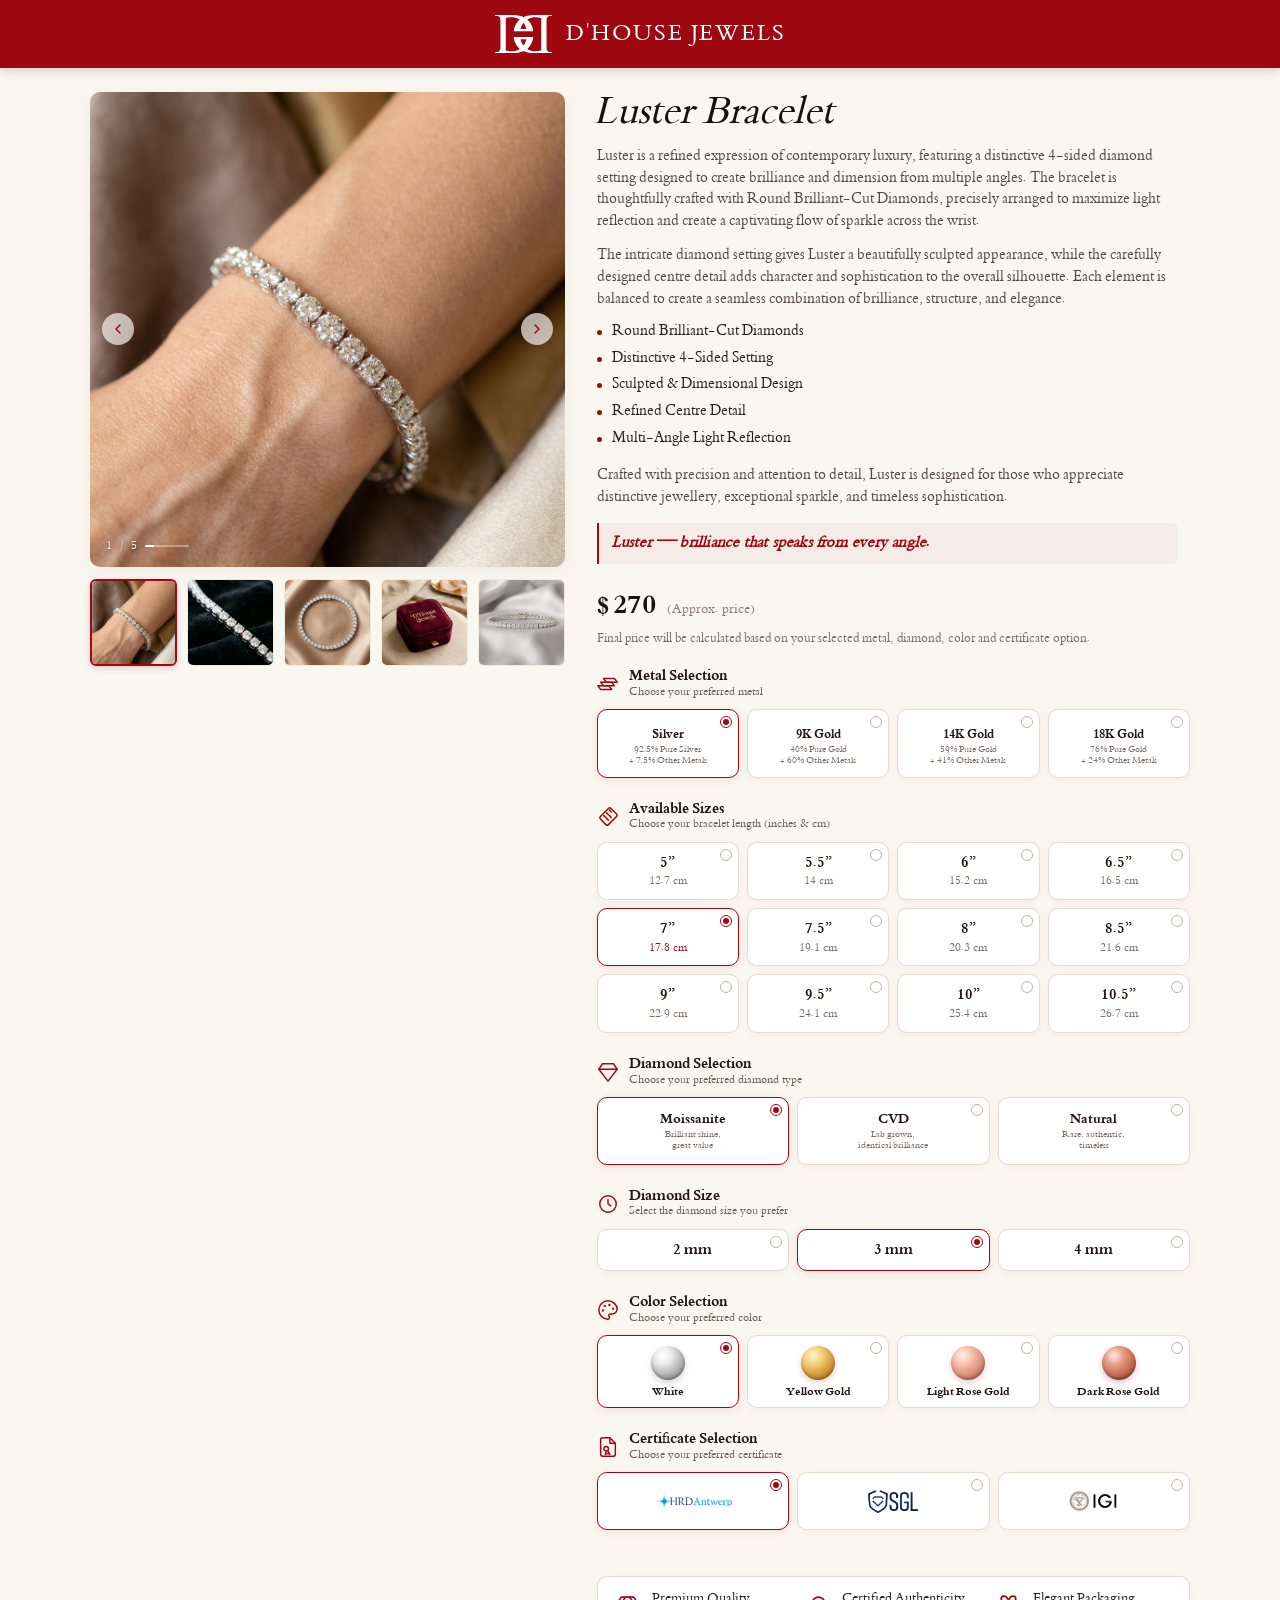
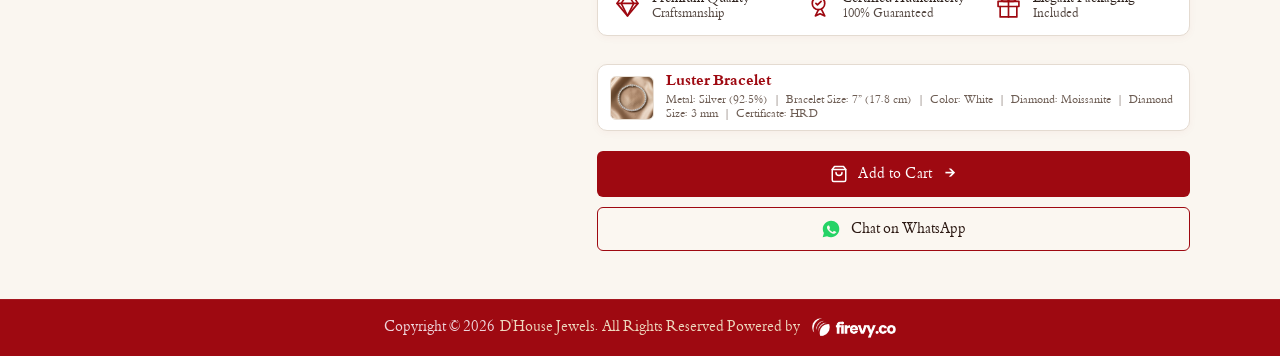
==== commit 97017831: "02/10" ====
--- a/index.html
+++ b/index.html
@@ -1,19 +1,24 @@
 <!DOCTYPE html>
 <html lang="en">
+
 <head>
   <meta charset="UTF-8">
   <meta name="viewport" content="width=device-width, initial-scale=1.0">
   <title>D'House Jewels - Luster Bracelet</title>
-  <meta name="description" content="Luster is a refined expression of contemporary luxury, featuring a distinctive 4-sided diamond setting designed to create brilliance and dimension from multiple angles.">
-  
+  <meta name="description"
+    content="Luster is a refined expression of contemporary luxury, featuring a distinctive 4-sided diamond setting designed to create brilliance and dimension from multiple angles.">
+
   <!-- Google Fonts -->
   <link rel="preconnect" href="https://fonts.googleapis.com">
   <link rel="preconnect" href="https://fonts.gstatic.com" crossorigin>
-  <link href="https://fonts.googleapis.com/css2?family=Alex+Brush&family=Cinzel:wght@400;500;600;700&family=Cormorant+Garamond:ital,wght@0,400;0,500;0,600;0,700;1,400;1,500;1,600;1,700&family=Montserrat:wght@300;400;500;600;700&family=Outfit:wght@300;400;500;600;700&display=swap" rel="stylesheet">
-  
+  <link
+    href="https://fonts.googleapis.com/css2?family=Alex+Brush&family=Cinzel:wght@400;500;600;700&family=Cormorant+Garamond:ital,wght@0,400;0,500;0,600;0,700;1,400;1,500;1,600;1,700&family=Montserrat:wght@300;400;500;600;700&family=Outfit:wght@300;400;500;600;700&display=swap"
+    rel="stylesheet">
+
   <!-- Stylesheet -->
   <link rel="stylesheet" href="style.css">
 </head>
+
 <body>
 
   <!-- Top Navigation Header -->
@@ -30,23 +35,26 @@
   <!-- Main Product Showcase -->
   <main class="product-page">
     <div class="product-container">
-      
+
       <!-- LEFT COLUMN: Gallery & Value Badges -->
       <section class="gallery-column">
         <!-- Main Image Display Container -->
         <div class="main-slider-card">
-          <img id="mainDisplayImg" class="main-product-image" src="images/wrist_silver.jpg" alt="Luster Bracelet on wrist">
-          
+          <img id="mainDisplayImg" class="main-product-image" src="images/wrist_silver.jpg"
+            alt="Luster Bracelet on wrist">
+
           <!-- Navigation Arrow Left -->
           <button class="slider-arrow arrow-left" id="prevSlideBtn" aria-label="Previous image">
-            <svg viewBox="0 0 24 24" width="16" height="16" stroke="currentColor" stroke-width="2.2" fill="none" stroke-linecap="round" stroke-linejoin="round">
+            <svg viewBox="0 0 24 24" width="16" height="16" stroke="currentColor" stroke-width="2.2" fill="none"
+              stroke-linecap="round" stroke-linejoin="round">
               <polyline points="15 18 9 12 15 6"></polyline>
             </svg>
           </button>
 
           <!-- Navigation Arrow Right -->
           <button class="slider-arrow arrow-right" id="nextSlideBtn" aria-label="Next image">
-            <svg viewBox="0 0 24 24" width="16" height="16" stroke="currentColor" stroke-width="2.2" fill="none" stroke-linecap="round" stroke-linejoin="round">
+            <svg viewBox="0 0 24 24" width="16" height="16" stroke="currentColor" stroke-width="2.2" fill="none"
+              stroke-linecap="round" stroke-linejoin="round">
               <polyline points="9 18 15 12 9 6"></polyline>
             </svg>
           </button>
@@ -54,7 +62,9 @@
           <!-- Slide Counter Badge -->
           <div class="slide-indicator">
             <span id="currentSlideNum">1</span>/<span id="totalSlidesNum">5</span>
-            <div class="indicator-bar"><div class="indicator-fill" id="indicatorFill"></div></div>
+            <div class="indicator-bar">
+              <div class="indicator-fill" id="indicatorFill"></div>
+            </div>
           </div>
         </div>
 
@@ -87,10 +97,15 @@
         <!-- Product Description -->
         <div class="product-description">
           <p>
-            Luster is a refined expression of contemporary luxury, featuring a distinctive 4-sided diamond setting designed to create brilliance and dimension from multiple angles. The bracelet is thoughtfully crafted with Round Brilliant-Cut Diamonds, precisely arranged to maximize light reflection and create a captivating flow of sparkle across the wrist.
+            Luster is a refined expression of contemporary luxury, featuring a distinctive 4-sided diamond setting
+            designed to create brilliance and dimension from multiple angles. The bracelet is thoughtfully crafted with
+            Round Brilliant-Cut Diamonds, precisely arranged to maximize light reflection and create a captivating flow
+            of sparkle across the wrist.
           </p>
           <p>
-            The intricate diamond setting gives Luster a beautifully sculpted appearance, while the carefully designed centre detail adds character and sophistication to the overall silhouette. Each element is balanced to create a seamless combination of brilliance, structure, and elegance.
+            The intricate diamond setting gives Luster a beautifully sculpted appearance, while the carefully designed
+            centre detail adds character and sophistication to the overall silhouette. Each element is balanced to
+            create a seamless combination of brilliance, structure, and elegance.
           </p>
           <ul class="description-highlights">
             <li>Round Brilliant-Cut Diamonds</li>
@@ -100,10 +115,11 @@
             <li>Multi-Angle Light Reflection</li>
           </ul>
           <p>
-            Crafted with precision and attention to detail, Luster is designed for those who appreciate distinctive jewellery, exceptional sparkle, and timeless sophistication.
+            Crafted with precision and attention to detail, Luster is designed for those who appreciate distinctive
+            jewellery, exceptional sparkle, and timeless sophistication.
           </p>
           <p class="description-tagline">
-            Luster — brilliance that speaks from every angle. 
+            Luster — brilliance that speaks from every angle.
           </p>
         </div>
 
@@ -111,7 +127,7 @@
         <div class="price-section">
           <div class="price-row">
             <span class="currency-symbol">$</span>
-            <span class="main-price" id="priceDisplay">260</span>
+            <span class="main-price" id="priceDisplay">270</span>
             <span class="approx-tag">(Approx. price)</span>
           </div>
           <p class="price-disclaimer">
@@ -124,7 +140,8 @@
           <div class="option-header">
             <div class="option-header-icon">
               <!-- Ingot/Bullion stack icon -->
-              <svg viewBox="0 0 24 24" width="22" height="22" stroke="#9E0911" stroke-width="1.6" fill="none" stroke-linecap="round" stroke-linejoin="round">
+              <svg viewBox="0 0 24 24" width="22" height="22" stroke="#9E0911" stroke-width="1.6" fill="none"
+                stroke-linecap="round" stroke-linejoin="round">
                 <path d="M4 10h12l3 4H7l-3-4z"></path>
                 <path d="M7 6h12l3 4H10L7 6z"></path>
                 <path d="M1 14h12l3 4H4l-3-4z"></path>
@@ -140,9 +157,9 @@
             <!-- Metal Spheres Grid (Selectable) -->
             <div class="cards-grid grid-4-cols" id="metalSpheresGrid">
               <!-- Silver -->
-              <button class="choice-card sphere-card-silver active" data-type="metal" data-value="Silver" data-purity="92.5%" data-price="260" aria-selected="true">
+              <button class="choice-card active" data-type="metal" data-value="Silver"
+                data-purity="92.5%" data-price="260" aria-selected="true">
                 <span class="radio-indicator"></span>
-                <div class="sphere-icon sphere-silver"></div>
                 <span class="card-title">Silver</span>
                 <div class="card-detail">
                   <span>92.5% Pure Silver</span>
@@ -151,9 +168,9 @@
               </button>
 
               <!-- 9K Gold -->
-              <button class="choice-card sphere-card-9k" data-type="metal" data-value="9K Gold" data-purity="40%" data-price="480" aria-selected="false">
+              <button class="choice-card" data-type="metal" data-value="9K Gold" data-purity="40%"
+                data-price="480" aria-selected="false">
                 <span class="radio-indicator"></span>
-                <div class="sphere-icon sphere-gold-9k"></div>
                 <span class="card-title">9K Gold</span>
                 <div class="card-detail">
                   <span>40% Pure Gold</span>
@@ -162,9 +179,9 @@
               </button>
 
               <!-- 14K Gold -->
-              <button class="choice-card sphere-card-14k" data-type="metal" data-value="14K Gold" data-purity="59%" data-price="750" aria-selected="false">
+              <button class="choice-card" data-type="metal" data-value="14K Gold" data-purity="59%"
+                data-price="750" aria-selected="false">
                 <span class="radio-indicator"></span>
-                <div class="sphere-icon sphere-gold-14k"></div>
                 <span class="card-title">14K Gold</span>
                 <div class="card-detail">
                   <span>59% Pure Gold</span>
@@ -173,9 +190,9 @@
               </button>
 
               <!-- 18K Gold -->
-              <button class="choice-card sphere-card-18k" data-type="metal" data-value="18K Gold" data-purity="76%" data-price="990" aria-selected="false">
+              <button class="choice-card" data-type="metal" data-value="18K Gold" data-purity="76%"
+                data-price="990" aria-selected="false">
                 <span class="radio-indicator"></span>
-                <div class="sphere-icon sphere-gold-18k"></div>
                 <span class="card-title">18K Gold</span>
                 <div class="card-detail">
                   <span>76% Pure Gold</span>
@@ -191,8 +208,11 @@
           <div class="option-header">
             <div class="option-header-icon">
               <!-- Ruler / Measuring tape icon -->
-              <svg viewBox="0 0 24 24" width="22" height="22" stroke="#9E0911" stroke-width="1.6" fill="none" stroke-linecap="round" stroke-linejoin="round">
-                <path d="M21.3 8.7l-6-6a2 2 0 0 0-2.8 0L3.7 11.5a2 2 0 0 0 0 2.8l6 6a2 2 0 0 0 2.8 0l8.8-8.8a2 2 0 0 0 0-2.8z"></path>
+              <svg viewBox="0 0 24 24" width="22" height="22" stroke="#9E0911" stroke-width="1.6" fill="none"
+                stroke-linecap="round" stroke-linejoin="round">
+                <path
+                  d="M21.3 8.7l-6-6a2 2 0 0 0-2.8 0L3.7 11.5a2 2 0 0 0 0 2.8l6 6a2 2 0 0 0 2.8 0l8.8-8.8a2 2 0 0 0 0-2.8z">
+                </path>
                 <path d="M7.5 10.5l2 2"></path>
                 <path d="M10.5 7.5l2 2"></path>
                 <path d="M13.5 4.5l2 2"></path>
@@ -208,84 +228,96 @@
 
           <div class="cards-grid grid-4-cols" id="braceletSizeGrid">
             <!-- 5” (12.7 cm) -->
-            <button class="choice-card bracelet-size-card" data-type="braceletSize" data-value="5” (12.7 cm)" aria-selected="false">
+            <button class="choice-card bracelet-size-card" data-type="braceletSize" data-value="5” (12.7 cm)"
+              aria-selected="false">
               <span class="radio-indicator"></span>
               <span class="size-title">5”</span>
               <span class="size-cm">12.7 cm</span>
             </button>
 
             <!-- 5.5” (14 cm) -->
-            <button class="choice-card bracelet-size-card" data-type="braceletSize" data-value="5.5” (14 cm)" aria-selected="false">
+            <button class="choice-card bracelet-size-card" data-type="braceletSize" data-value="5.5” (14 cm)"
+              aria-selected="false">
               <span class="radio-indicator"></span>
               <span class="size-title">5.5”</span>
               <span class="size-cm">14 cm</span>
             </button>
 
             <!-- 6” (15.2 cm) -->
-            <button class="choice-card bracelet-size-card" data-type="braceletSize" data-value="6” (15.2 cm)" aria-selected="false">
+            <button class="choice-card bracelet-size-card" data-type="braceletSize" data-value="6” (15.2 cm)"
+              aria-selected="false">
               <span class="radio-indicator"></span>
               <span class="size-title">6”</span>
               <span class="size-cm">15.2 cm</span>
             </button>
 
             <!-- 6.5” (16.5 cm) -->
-            <button class="choice-card bracelet-size-card" data-type="braceletSize" data-value="6.5” (16.5 cm)" aria-selected="false">
+            <button class="choice-card bracelet-size-card" data-type="braceletSize" data-value="6.5” (16.5 cm)"
+              aria-selected="false">
               <span class="radio-indicator"></span>
               <span class="size-title">6.5”</span>
               <span class="size-cm">16.5 cm</span>
             </button>
 
             <!-- 7” (17.8 cm) - Default Active -->
-            <button class="choice-card bracelet-size-card active" data-type="braceletSize" data-value="7” (17.8 cm)" aria-selected="true">
+            <button class="choice-card bracelet-size-card active" data-type="braceletSize" data-value="7” (17.8 cm)"
+              aria-selected="true">
               <span class="radio-indicator"></span>
               <span class="size-title">7”</span>
               <span class="size-cm">17.8 cm</span>
             </button>
 
             <!-- 7.5” (19.1 cm) -->
-            <button class="choice-card bracelet-size-card" data-type="braceletSize" data-value="7.5” (19.1 cm)" aria-selected="false">
+            <button class="choice-card bracelet-size-card" data-type="braceletSize" data-value="7.5” (19.1 cm)"
+              aria-selected="false">
               <span class="radio-indicator"></span>
               <span class="size-title">7.5”</span>
               <span class="size-cm">19.1 cm</span>
             </button>
 
             <!-- 8” (20.3 cm) -->
-            <button class="choice-card bracelet-size-card" data-type="braceletSize" data-value="8” (20.3 cm)" aria-selected="false">
+            <button class="choice-card bracelet-size-card" data-type="braceletSize" data-value="8” (20.3 cm)"
+              aria-selected="false">
               <span class="radio-indicator"></span>
               <span class="size-title">8”</span>
               <span class="size-cm">20.3 cm</span>
             </button>
 
             <!-- 8.5” (21.6 cm) -->
-            <button class="choice-card bracelet-size-card" data-type="braceletSize" data-value="8.5” (21.6 cm)" aria-selected="false">
+            <button class="choice-card bracelet-size-card" data-type="braceletSize" data-value="8.5” (21.6 cm)"
+              aria-selected="false">
               <span class="radio-indicator"></span>
               <span class="size-title">8.5”</span>
               <span class="size-cm">21.6 cm</span>
             </button>
 
             <!-- 9” (22.9 cm) -->
-            <button class="choice-card bracelet-size-card" data-type="braceletSize" data-value="9” (22.9 cm)" aria-selected="false">
+            <button class="choice-card bracelet-size-card" data-type="braceletSize" data-value="9” (22.9 cm)"
+              aria-selected="false">
               <span class="radio-indicator"></span>
               <span class="size-title">9”</span>
               <span class="size-cm">22.9 cm</span>
             </button>
 
             <!-- 9.5” (24.1 cm) -->
-            <button class="choice-card bracelet-size-card" data-type="braceletSize" data-value="9.5” (24.1 cm)" aria-selected="false">
+            <button class="choice-card bracelet-size-card" data-type="braceletSize" data-value="9.5” (24.1 cm)"
+              aria-selected="false">
               <span class="radio-indicator"></span>
               <span class="size-title">9.5”</span>
               <span class="size-cm">24.1 cm</span>
             </button>
 
             <!-- 10” (25.4 cm) -->
-            <button class="choice-card bracelet-size-card" data-type="braceletSize" data-value="10” (25.4 cm)" aria-selected="false">
+            <button class="choice-card bracelet-size-card" data-type="braceletSize" data-value="10” (25.4 cm)"
+              aria-selected="false">
               <span class="radio-indicator"></span>
               <span class="size-title">10”</span>
               <span class="size-cm">25.4 cm</span>
             </button>
 
             <!-- 10.5” (26.7 cm) -->
-            <button class="choice-card bracelet-size-card" data-type="braceletSize" data-value="10.5” (26.7 cm)" aria-selected="false">
+            <button class="choice-card bracelet-size-card" data-type="braceletSize" data-value="10.5” (26.7 cm)"
+              aria-selected="false">
               <span class="radio-indicator"></span>
               <span class="size-title">10.5”</span>
               <span class="size-cm">26.7 cm</span>
@@ -298,7 +330,8 @@
           <div class="option-header">
             <div class="option-header-icon">
               <!-- Diamond outline icon -->
-              <svg viewBox="0 0 24 24" width="22" height="22" stroke="#9E0911" stroke-width="1.6" fill="none" stroke-linecap="round" stroke-linejoin="round">
+              <svg viewBox="0 0 24 24" width="22" height="22" stroke="#9E0911" stroke-width="1.6" fill="none"
+                stroke-linecap="round" stroke-linejoin="round">
                 <polygon points="6 3 18 3 22 9 12 22 2 9 6 3"></polygon>
                 <line x1="2" y1="9" x2="22" y2="9"></line>
               </svg>
@@ -311,7 +344,8 @@
 
           <div class="cards-grid grid-3-cols" id="diamondGrid">
             <!-- Moissanite -->
-            <button class="choice-card active" data-type="diamond" data-value="Moissanite" data-addprice="0" aria-selected="true">
+            <button class="choice-card active" data-type="diamond" data-value="Moissanite" data-addprice="0"
+              aria-selected="true">
               <span class="radio-indicator"></span>
               <span class="card-title">Moissanite</span>
               <div class="card-detail">
@@ -331,7 +365,8 @@
             </button>
 
             <!-- Natural -->
-            <button class="choice-card" data-type="diamond" data-value="Natural" data-addprice="450" aria-selected="false">
+            <button class="choice-card" data-type="diamond" data-value="Natural" data-addprice="450"
+              aria-selected="false">
               <span class="radio-indicator"></span>
               <span class="card-title">Natural</span>
               <div class="card-detail">
@@ -347,7 +382,8 @@
           <div class="option-header">
             <div class="option-header-icon">
               <!-- Caliper / Gauge / Circle icon -->
-              <svg viewBox="0 0 24 24" width="22" height="22" stroke="#9E0911" stroke-width="1.6" fill="none" stroke-linecap="round" stroke-linejoin="round">
+              <svg viewBox="0 0 24 24" width="22" height="22" stroke="#9E0911" stroke-width="1.6" fill="none"
+                stroke-linecap="round" stroke-linejoin="round">
                 <circle cx="12" cy="12" r="9"></circle>
                 <polyline points="12 7 12 12 15 14"></polyline>
               </svg>
@@ -360,19 +396,22 @@
 
           <div class="cards-grid grid-3-cols" id="sizeGrid">
             <!-- 2 mm -->
-            <button class="choice-card size-card" data-type="size" data-value="2 mm" data-addprice="-40" aria-selected="false">
+            <button class="choice-card size-card" data-type="size" data-value="2 mm" data-addprice="-40"
+              aria-selected="false">
               <span class="radio-indicator"></span>
               <span class="size-title">2 mm</span>
             </button>
 
             <!-- 3 mm -->
-            <button class="choice-card size-card active" data-type="size" data-value="3 mm" data-addprice="0" aria-selected="true">
+            <button class="choice-card size-card active" data-type="size" data-value="3 mm" data-addprice="0"
+              aria-selected="true">
               <span class="radio-indicator"></span>
               <span class="size-title">3 mm</span>
             </button>
 
             <!-- 4 mm -->
-            <button class="choice-card size-card" data-type="size" data-value="4 mm" data-addprice="80" aria-selected="false">
+            <button class="choice-card size-card" data-type="size" data-value="4 mm" data-addprice="80"
+              aria-selected="false">
               <span class="radio-indicator"></span>
               <span class="size-title">4 mm</span>
             </button>
@@ -384,12 +423,15 @@
           <div class="option-header">
             <div class="option-header-icon">
               <!-- Artist Palette Icon -->
-              <svg viewBox="0 0 24 24" width="22" height="22" stroke="#9E0911" stroke-width="1.6" fill="none" stroke-linecap="round" stroke-linejoin="round">
+              <svg viewBox="0 0 24 24" width="22" height="22" stroke="#9E0911" stroke-width="1.6" fill="none"
+                stroke-linecap="round" stroke-linejoin="round">
                 <circle cx="13.5" cy="6.5" r=".5" fill="#9E0911"></circle>
                 <circle cx="17.5" cy="10.5" r=".5" fill="#9E0911"></circle>
                 <circle cx="8.5" cy="7.5" r=".5" fill="#9E0911"></circle>
                 <circle cx="6.5" cy="12.5" r=".5" fill="#9E0911"></circle>
-                <path d="M12 2C6.5 2 2 6.5 2 12s4.5 10 10 10c.926 0 1.648-.746 1.648-1.688 0-.437-.18-.835-.437-1.125-.29-.289-.438-.652-.438-1.125a1.64 1.64 0 0 1 1.668-1.668h1.996c3.051 0 5.555-2.503 5.555-5.554C21.992 6.512 17.48 2 12 2z"></path>
+                <path
+                  d="M12 2C6.5 2 2 6.5 2 12s4.5 10 10 10c.926 0 1.648-.746 1.648-1.688 0-.437-.18-.835-.437-1.125-.29-.289-.438-.652-.438-1.125a1.64 1.64 0 0 1 1.668-1.668h1.996c3.051 0 5.555-2.503 5.555-5.554C21.992 6.512 17.48 2 12 2z">
+                </path>
               </svg>
             </div>
             <div class="option-header-title">
@@ -434,7 +476,8 @@
           <div class="option-header">
             <div class="option-header-icon">
               <!-- Certificate document with ribbon seal -->
-              <svg viewBox="0 0 24 24" width="22" height="22" stroke="#9E0911" stroke-width="1.6" fill="none" stroke-linecap="round" stroke-linejoin="round">
+              <svg viewBox="0 0 24 24" width="22" height="22" stroke="#9E0911" stroke-width="1.6" fill="none"
+                stroke-linecap="round" stroke-linejoin="round">
                 <path d="M14 2H6a2 2 0 0 0-2 2v16a2 2 0 0 0 2 2h12a2 2 0 0 0 2-2V8z"></path>
                 <polyline points="14 2 14 8 20 8"></polyline>
                 <circle cx="10" cy="14" r="2.5"></circle>
@@ -449,7 +492,8 @@
 
           <div class="cards-grid grid-3-cols" id="certGrid">
             <!-- HRD Antwerp -->
-            <button class="choice-card cert-card active" data-type="certificate" data-value="HRD" data-certname="HRD Antwerp" aria-selected="true">
+            <button class="choice-card cert-card active" data-type="certificate" data-value="HRD"
+              data-certname="HRD Antwerp" aria-selected="true">
               <span class="radio-indicator"></span>
               <div class="cert-logo-container">
                 <img src="images/hrd.png" class="cert-logo-img hrd-logo-img" alt="HRD Antwerp Logo">
@@ -457,7 +501,8 @@
             </button>
 
             <!-- SGL -->
-            <button class="choice-card cert-card" data-type="certificate" data-value="SGL" data-certname="SGL" aria-selected="false">
+            <button class="choice-card cert-card" data-type="certificate" data-value="SGL" data-certname="SGL"
+              aria-selected="false">
               <span class="radio-indicator"></span>
               <div class="cert-logo-container">
                 <img src="images/sgl.png" class="cert-logo-img sgl-logo-img" alt="SGL Logo">
@@ -465,7 +510,8 @@
             </button>
 
             <!-- IGI -->
-            <button class="choice-card cert-card" data-type="certificate" data-value="IGI" data-certname="IGI" aria-selected="false">
+            <button class="choice-card cert-card" data-type="certificate" data-value="IGI" data-certname="IGI"
+              aria-selected="false">
               <span class="radio-indicator"></span>
               <div class="cert-logo-container">
                 <img src="images/igi.webp" class="cert-logo-img" alt="IGI Logo">
@@ -479,7 +525,8 @@
           <!-- Feature 1: Premium Quality Craftsmanship -->
           <div class="product-feature-item">
             <div class="feature-icon-wrap">
-              <svg viewBox="0 0 24 24" width="28" height="28" stroke="#9E0911" stroke-width="1.6" fill="none" stroke-linecap="round" stroke-linejoin="round">
+              <svg viewBox="0 0 24 24" width="28" height="28" stroke="#9E0911" stroke-width="1.6" fill="none"
+                stroke-linecap="round" stroke-linejoin="round">
                 <path d="M6 3h12l4 6-10 12L2 9z"></path>
                 <path d="M10 3L6 9l6 12 6-12-4-6"></path>
                 <path d="M2 9h20"></path>
@@ -494,7 +541,8 @@
           <!-- Feature 2: Certified Authenticity -->
           <div class="product-feature-item">
             <div class="feature-icon-wrap">
-              <svg viewBox="0 0 24 24" width="28" height="28" stroke="#9E0911" stroke-width="1.6" fill="none" stroke-linecap="round" stroke-linejoin="round">
+              <svg viewBox="0 0 24 24" width="28" height="28" stroke="#9E0911" stroke-width="1.6" fill="none"
+                stroke-linecap="round" stroke-linejoin="round">
                 <circle cx="12" cy="9" r="6"></circle>
                 <path d="M12 15l-3 6 4.5-2 4.5 2-3-6"></path>
                 <polyline points="9.5 9 11 10.5 14.5 7"></polyline>
@@ -509,7 +557,8 @@
           <!-- Feature 3: Elegant Packaging -->
           <div class="product-feature-item">
             <div class="feature-icon-wrap">
-              <svg viewBox="0 0 24 24" width="28" height="28" stroke="#9E0911" stroke-width="1.6" fill="none" stroke-linecap="round" stroke-linejoin="round">
+              <svg viewBox="0 0 24 24" width="28" height="28" stroke="#9E0911" stroke-width="1.6" fill="none"
+                stroke-linecap="round" stroke-linejoin="round">
                 <polyline points="20 12 20 22 4 22 4 12"></polyline>
                 <rect x="2" y="7" width="20" height="5"></rect>
                 <line x1="12" y1="22" x2="12" y2="7"></line>
@@ -532,7 +581,8 @@
           <div class="spec-info">
             <h4 class="spec-title">Luster Bracelet</h4>
             <p class="spec-summary" id="specSummaryText">
-              Metal: Silver (92.5%) &nbsp;|&nbsp; Bracelet Size: 7” (17.8 cm) &nbsp;|&nbsp; Color: White &nbsp;|&nbsp; Diamond: Moissanite &nbsp;|&nbsp; Diamond Size: 3 mm &nbsp;|&nbsp; Certificate: HRD
+              Metal: Silver (92.5%) &nbsp;|&nbsp; Bracelet Size: 7” (17.8 cm) &nbsp;|&nbsp; Color: White &nbsp;|&nbsp;
+              Diamond: Moissanite &nbsp;|&nbsp; Diamond Size: 3 mm &nbsp;|&nbsp; Certificate: HRD
             </p>
           </div>
         </div>
@@ -541,7 +591,8 @@
         <div class="cta-actions">
           <!-- Add to Cart Button -->
           <button class="primary-btn add-to-cart-btn" id="addToCartBtn">
-            <svg viewBox="0 0 24 24" width="18" height="18" stroke="currentColor" stroke-width="2" fill="none" stroke-linecap="round" stroke-linejoin="round">
+            <svg viewBox="0 0 24 24" width="18" height="18" stroke="currentColor" stroke-width="2" fill="none"
+              stroke-linecap="round" stroke-linejoin="round">
               <path d="M6 2L3 6v14a2 2 0 0 0 2 2h14a2 2 0 0 0 2-2V6l-3-4z"></path>
               <line x1="3" y1="6" x2="21" y2="6"></line>
               <path d="M16 10a4 4 0 0 1-8 0"></path>
@@ -554,7 +605,9 @@
           <button class="secondary-btn whatsapp-btn" id="whatsappBtn">
             <!-- WhatsApp Icon -->
             <svg viewBox="0 0 24 24" width="20" height="20" fill="#25D366">
-              <path d="M12.04 2c-5.46 0-9.91 4.45-9.91 9.91 0 1.75.46 3.45 1.32 4.95L2.05 22l5.25-1.38c1.45.79 3.08 1.21 4.74 1.21 5.46 0 9.91-4.45 9.91-9.91 0-2.65-1.03-5.14-2.9-7.01A9.816 9.816 0 0 0 12.04 2zm5.8 14.17c-.24.68-1.2 1.34-1.89 1.48-.48.1-1.09.18-3.17-.68-2.67-1.1-4.41-3.79-4.54-3.97-.13-.18-1.08-1.44-1.08-2.75 0-1.31.69-1.95.93-2.22.25-.26.54-.33.72-.33.19 0 .37 0 .53.01.17.01.4.06.63.54.23.49.8 1.95.87 2.1.07.14.11.31.02.5-.09.18-.13.3-.27.46-.13.16-.28.36-.4.49-.13.14-.27.29-.12.56.16.27.7 1.15 1.5 1.86 1.03.92 1.9 1.2 2.17 1.34.27.13.43.11.59-.07.16-.18.69-.8.87-1.08.19-.27.37-.23.63-.13.26.09 1.63.77 1.91.91.28.14.47.21.54.33.07.11.07.66-.17 1.34z"></path>
+              <path
+                d="M12.04 2c-5.46 0-9.91 4.45-9.91 9.91 0 1.75.46 3.45 1.32 4.95L2.05 22l5.25-1.38c1.45.79 3.08 1.21 4.74 1.21 5.46 0 9.91-4.45 9.91-9.91 0-2.65-1.03-5.14-2.9-7.01A9.816 9.816 0 0 0 12.04 2zm5.8 14.17c-.24.68-1.2 1.34-1.89 1.48-.48.1-1.09.18-3.17-.68-2.67-1.1-4.41-3.79-4.54-3.97-.13-.18-1.08-1.44-1.08-2.75 0-1.31.69-1.95.93-2.22.25-.26.54-.33.72-.33.19 0 .37 0 .53.01.17.01.4.06.63.54.23.49.8 1.95.87 2.1.07.14.11.31.02.5-.09.18-.13.3-.27.46-.13.16-.28.36-.4.49-.13.14-.27.29-.12.56.16.27.7 1.15 1.5 1.86 1.03.92 1.9 1.2 2.17 1.34.27.13.43.11.59-.07.16-.18.69-.8.87-1.08.19-.27.37-.23.63-.13.26.09 1.63.77 1.91.91.28.14.47.21.54.33.07.11.07.66-.17 1.34z">
+              </path>
             </svg>
             <span>Chat on WhatsApp</span>
           </button>
@@ -568,10 +621,12 @@
   <footer class="site-copyright-footer">
     <div class="copyright-container">
       <div class="copyright-text-group">
-        <span class="copy-prefix">Copyright <a href="admin.html" class="copyright-admin-link" title="Admin Portal">&copy;</a> 2026</span>
+        <span class="copy-prefix">Copyright <a href="admin.html" class="copyright-admin-link"
+            title="Admin Portal">&copy;</a> 2026</span>
         <span class="copy-brand">D'House Jewels. All Rights Reserved Powered by</span>
       </div>
-      <a href="https://firevy.co" target="_blank" rel="noopener noreferrer" class="firevy-badge" aria-label="Powered by firevy.co">
+      <a href="https://firevy.co" target="_blank" rel="noopener noreferrer" class="firevy-badge"
+        aria-label="Powered by firevy.co">
         <img src="images/firevy_logo_white.png" alt="firevy.co" class="firevy-logo-img">
       </a>
     </div>
@@ -580,7 +635,8 @@
   <!-- Notification Toast -->
   <div class="toast-notification" id="toastNotification">
     <div class="toast-content">
-      <svg viewBox="0 0 24 24" width="20" height="20" stroke="#25d366" stroke-width="2.5" fill="none" stroke-linecap="round" stroke-linejoin="round">
+      <svg viewBox="0 0 24 24" width="20" height="20" stroke="#25d366" stroke-width="2.5" fill="none"
+        stroke-linecap="round" stroke-linejoin="round">
         <polyline points="20 6 9 17 4 12"></polyline>
       </svg>
       <span id="toastMessage">Item added to your shopping bag!</span>
@@ -590,4 +646,5 @@
   <!-- JavaScript File -->
   <script src="script.js"></script>
 </body>
-</html>
+
+</html>
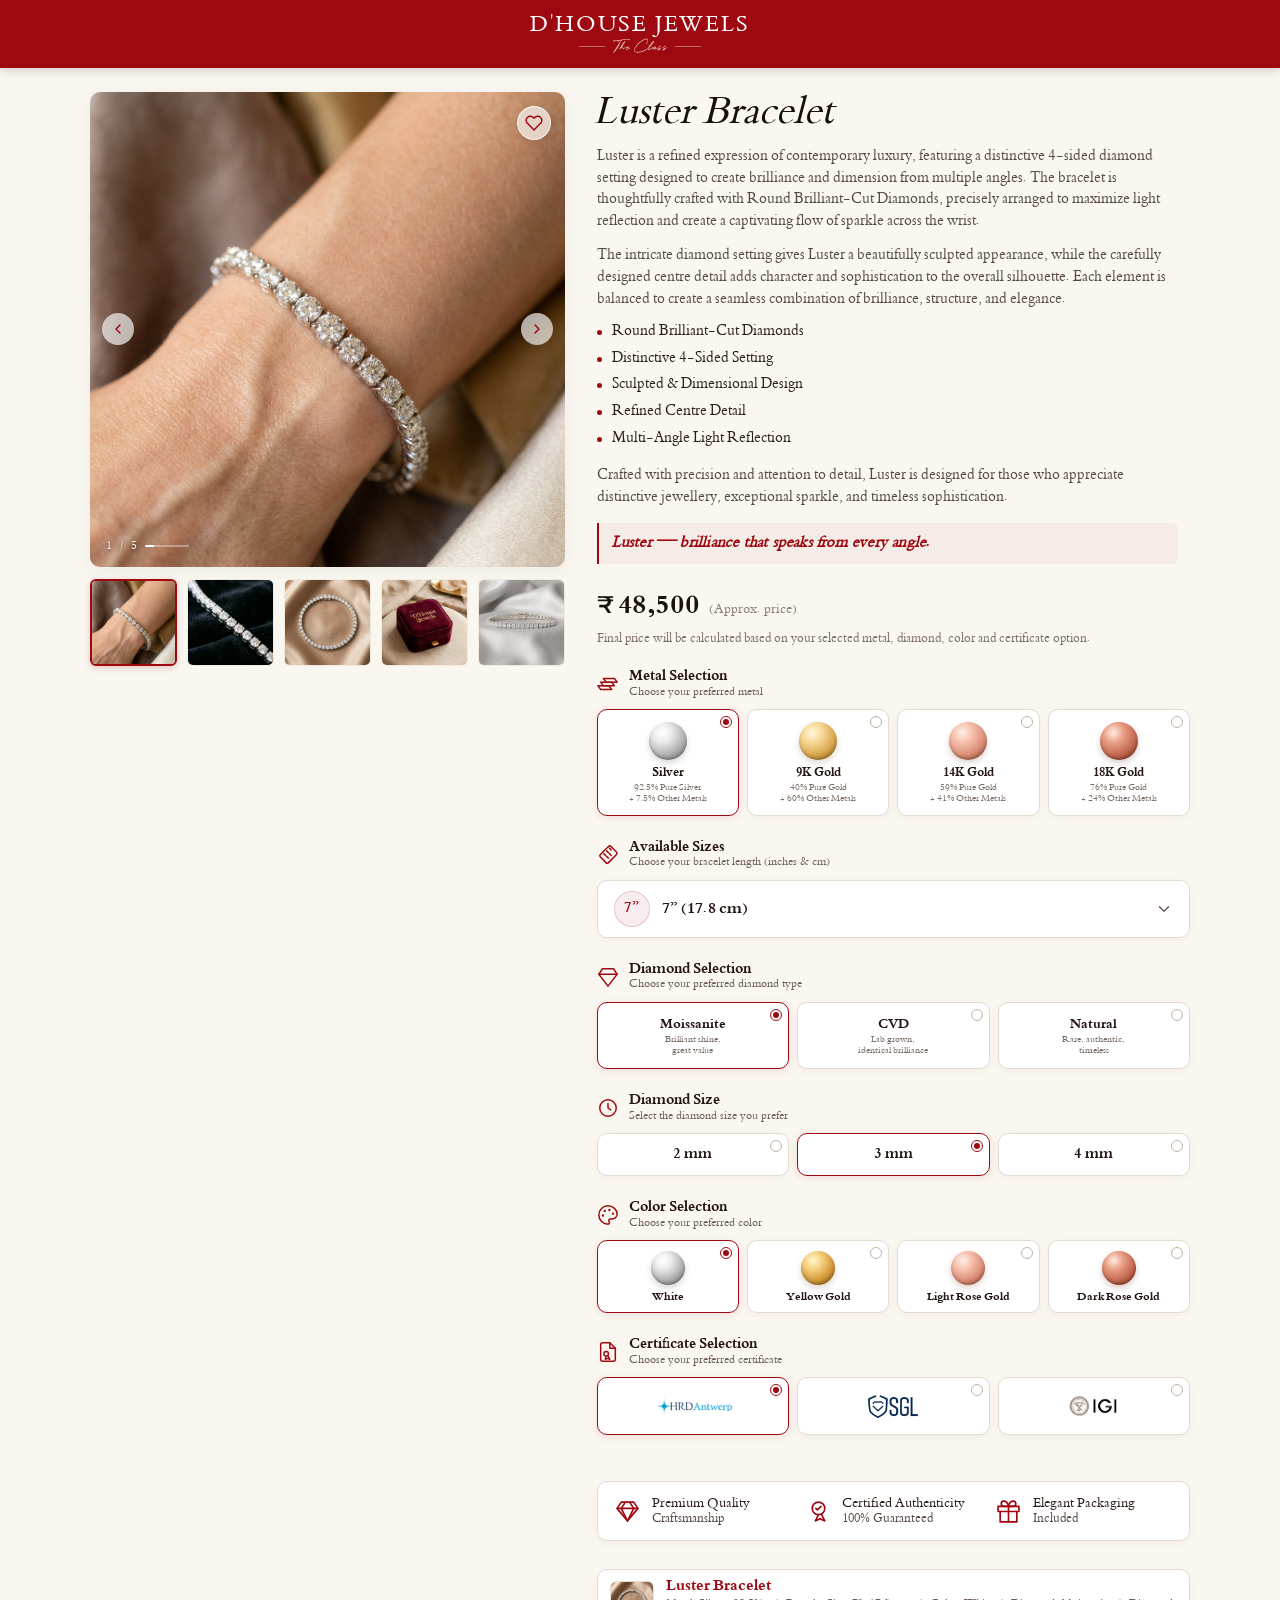
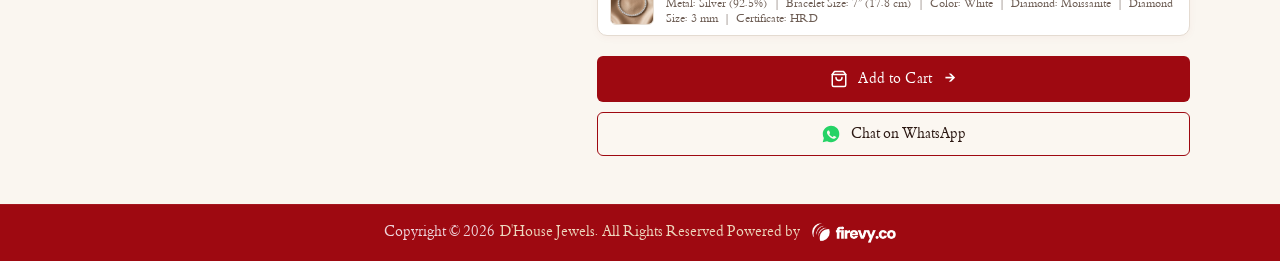
==== commit 00aa9216: "new update" ====
--- a/index.html
+++ b/index.html
@@ -1,24 +1,19 @@
 <!DOCTYPE html>
 <html lang="en">
-
 <head>
   <meta charset="UTF-8">
   <meta name="viewport" content="width=device-width, initial-scale=1.0">
-  <title>D'House Jewels - Luster Bracelet</title>
-  <meta name="description"
-    content="Luster is a refined expression of contemporary luxury, featuring a distinctive 4-sided diamond setting designed to create brilliance and dimension from multiple angles.">
-
+  <title>D'House Jewels - Luster Bracelet | The Class</title>
+  <meta name="description" content="Luster is a refined expression of contemporary luxury, featuring a distinctive 4-sided diamond setting designed to create brilliance and dimension from multiple angles.">
+  
   <!-- Google Fonts -->
   <link rel="preconnect" href="https://fonts.googleapis.com">
   <link rel="preconnect" href="https://fonts.gstatic.com" crossorigin>
-  <link
-    href="https://fonts.googleapis.com/css2?family=Alex+Brush&family=Cinzel:wght@400;500;600;700&family=Cormorant+Garamond:ital,wght@0,400;0,500;0,600;0,700;1,400;1,500;1,600;1,700&family=Montserrat:wght@300;400;500;600;700&family=Outfit:wght@300;400;500;600;700&display=swap"
-    rel="stylesheet">
-
+  <link href="https://fonts.googleapis.com/css2?family=Alex+Brush&family=Cinzel:wght@400;500;600;700&family=Cormorant+Garamond:ital,wght@0,400;0,500;0,600;0,700;1,400;1,500;1,600;1,700&family=Montserrat:wght@300;400;500;600;700&family=Outfit:wght@300;400;500;600;700&display=swap" rel="stylesheet">
+  
   <!-- Stylesheet -->
   <link rel="stylesheet" href="style.css">
 </head>
-
 <body>
 
   <!-- Top Navigation Header -->
@@ -26,8 +21,14 @@
     <div class="header-container">
       <!-- Brand Logo -->
       <a href="#" class="brand-logo-wrap">
-        <img src="images/logo.svg" alt="D'House Jewels Logo" class="brand-logo-img">
-        <span class="brand-title">D'HOUSE JEWELS</span>
+        <div class="brand-text-wrap">
+          <span class="brand-title">D'HOUSE JEWELS</span>
+          <div class="brand-sub">
+            <span class="sub-line"></span>
+            <span class="sub-text">The Class</span>
+            <span class="sub-line"></span>
+          </div>
+        </div>
       </a>
     </div>
   </header>
@@ -35,26 +36,30 @@
   <!-- Main Product Showcase -->
   <main class="product-page">
     <div class="product-container">
-
+      
       <!-- LEFT COLUMN: Gallery & Value Badges -->
       <section class="gallery-column">
         <!-- Main Image Display Container -->
         <div class="main-slider-card">
-          <img id="mainDisplayImg" class="main-product-image" src="images/wrist_silver.jpg"
-            alt="Luster Bracelet on wrist">
+          <img id="mainDisplayImg" class="main-product-image" src="images/wrist_silver.jpg" alt="Luster Bracelet on wrist">
+          
+          <!-- Top Right Overlay Action (Wishlist Heart) -->
+          <button class="image-action-btn" id="imageLikeBtn" aria-label="Save to Wishlist">
+            <svg class="heart-icon" viewBox="0 0 24 24" width="18" height="18" stroke="currentColor" stroke-width="2" fill="none" stroke-linecap="round" stroke-linejoin="round">
+              <path d="M20.84 4.61a5.5 5.5 0 0 0-7.78 0L12 5.67l-1.06-1.06a5.5 5.5 0 0 0-7.78 7.78l1.06 1.06L12 21.23l7.78-7.78 1.06-1.06a5.5 5.5 0 0 0 0-7.78z"></path>
+            </svg>
+          </button>
 
           <!-- Navigation Arrow Left -->
           <button class="slider-arrow arrow-left" id="prevSlideBtn" aria-label="Previous image">
-            <svg viewBox="0 0 24 24" width="16" height="16" stroke="currentColor" stroke-width="2.2" fill="none"
-              stroke-linecap="round" stroke-linejoin="round">
+            <svg viewBox="0 0 24 24" width="16" height="16" stroke="currentColor" stroke-width="2.2" fill="none" stroke-linecap="round" stroke-linejoin="round">
               <polyline points="15 18 9 12 15 6"></polyline>
             </svg>
           </button>
 
           <!-- Navigation Arrow Right -->
           <button class="slider-arrow arrow-right" id="nextSlideBtn" aria-label="Next image">
-            <svg viewBox="0 0 24 24" width="16" height="16" stroke="currentColor" stroke-width="2.2" fill="none"
-              stroke-linecap="round" stroke-linejoin="round">
+            <svg viewBox="0 0 24 24" width="16" height="16" stroke="currentColor" stroke-width="2.2" fill="none" stroke-linecap="round" stroke-linejoin="round">
               <polyline points="9 18 15 12 9 6"></polyline>
             </svg>
           </button>
@@ -62,9 +67,7 @@
           <!-- Slide Counter Badge -->
           <div class="slide-indicator">
             <span id="currentSlideNum">1</span>/<span id="totalSlidesNum">5</span>
-            <div class="indicator-bar">
-              <div class="indicator-fill" id="indicatorFill"></div>
-            </div>
+            <div class="indicator-bar"><div class="indicator-fill" id="indicatorFill"></div></div>
           </div>
         </div>
 
@@ -97,15 +100,10 @@
         <!-- Product Description -->
         <div class="product-description">
           <p>
-            Luster is a refined expression of contemporary luxury, featuring a distinctive 4-sided diamond setting
-            designed to create brilliance and dimension from multiple angles. The bracelet is thoughtfully crafted with
-            Round Brilliant-Cut Diamonds, precisely arranged to maximize light reflection and create a captivating flow
-            of sparkle across the wrist.
+            Luster is a refined expression of contemporary luxury, featuring a distinctive 4-sided diamond setting designed to create brilliance and dimension from multiple angles. The bracelet is thoughtfully crafted with Round Brilliant-Cut Diamonds, precisely arranged to maximize light reflection and create a captivating flow of sparkle across the wrist.
           </p>
           <p>
-            The intricate diamond setting gives Luster a beautifully sculpted appearance, while the carefully designed
-            centre detail adds character and sophistication to the overall silhouette. Each element is balanced to
-            create a seamless combination of brilliance, structure, and elegance.
+            The intricate diamond setting gives Luster a beautifully sculpted appearance, while the carefully designed centre detail adds character and sophistication to the overall silhouette. Each element is balanced to create a seamless combination of brilliance, structure, and elegance.
           </p>
           <ul class="description-highlights">
             <li>Round Brilliant-Cut Diamonds</li>
@@ -115,19 +113,18 @@
             <li>Multi-Angle Light Reflection</li>
           </ul>
           <p>
-            Crafted with precision and attention to detail, Luster is designed for those who appreciate distinctive
-            jewellery, exceptional sparkle, and timeless sophistication.
+            Crafted with precision and attention to detail, Luster is designed for those who appreciate distinctive jewellery, exceptional sparkle, and timeless sophistication.
           </p>
           <p class="description-tagline">
-            Luster — brilliance that speaks from every angle.
+            Luster — brilliance that speaks from every angle. 
           </p>
         </div>
 
         <!-- Pricing Block -->
         <div class="price-section">
           <div class="price-row">
-            <span class="currency-symbol">$</span>
-            <span class="main-price" id="priceDisplay">270</span>
+            <span class="currency-symbol">₹</span>
+            <span class="main-price" id="priceDisplay">48,500</span>
             <span class="approx-tag">(Approx. price)</span>
           </div>
           <p class="price-disclaimer">
@@ -140,8 +137,7 @@
           <div class="option-header">
             <div class="option-header-icon">
               <!-- Ingot/Bullion stack icon -->
-              <svg viewBox="0 0 24 24" width="22" height="22" stroke="#9E0911" stroke-width="1.6" fill="none"
-                stroke-linecap="round" stroke-linejoin="round">
+              <svg viewBox="0 0 24 24" width="22" height="22" stroke="#9E0911" stroke-width="1.6" fill="none" stroke-linecap="round" stroke-linejoin="round">
                 <path d="M4 10h12l3 4H7l-3-4z"></path>
                 <path d="M7 6h12l3 4H10L7 6z"></path>
                 <path d="M1 14h12l3 4H4l-3-4z"></path>
@@ -157,9 +153,9 @@
             <!-- Metal Spheres Grid (Selectable) -->
             <div class="cards-grid grid-4-cols" id="metalSpheresGrid">
               <!-- Silver -->
-              <button class="choice-card active" data-type="metal" data-value="Silver"
-                data-purity="92.5%" data-price="260" aria-selected="true">
+              <button class="choice-card sphere-card-silver active" data-type="metal" data-value="Silver" data-purity="92.5%" data-price="48500" aria-selected="true">
                 <span class="radio-indicator"></span>
+                <div class="sphere-icon sphere-silver"></div>
                 <span class="card-title">Silver</span>
                 <div class="card-detail">
                   <span>92.5% Pure Silver</span>
@@ -168,9 +164,9 @@
               </button>
 
               <!-- 9K Gold -->
-              <button class="choice-card" data-type="metal" data-value="9K Gold" data-purity="40%"
-                data-price="480" aria-selected="false">
+              <button class="choice-card sphere-card-9k" data-type="metal" data-value="9K Gold" data-purity="40%" data-price="78500" aria-selected="false">
                 <span class="radio-indicator"></span>
+                <div class="sphere-icon sphere-gold-9k"></div>
                 <span class="card-title">9K Gold</span>
                 <div class="card-detail">
                   <span>40% Pure Gold</span>
@@ -179,9 +175,9 @@
               </button>
 
               <!-- 14K Gold -->
-              <button class="choice-card" data-type="metal" data-value="14K Gold" data-purity="59%"
-                data-price="750" aria-selected="false">
+              <button class="choice-card sphere-card-14k" data-type="metal" data-value="14K Gold" data-purity="59%" data-price="112000" aria-selected="false">
                 <span class="radio-indicator"></span>
+                <div class="sphere-icon sphere-gold-14k"></div>
                 <span class="card-title">14K Gold</span>
                 <div class="card-detail">
                   <span>59% Pure Gold</span>
@@ -190,9 +186,9 @@
               </button>
 
               <!-- 18K Gold -->
-              <button class="choice-card" data-type="metal" data-value="18K Gold" data-purity="76%"
-                data-price="990" aria-selected="false">
+              <button class="choice-card sphere-card-18k" data-type="metal" data-value="18K Gold" data-purity="76%" data-price="145000" aria-selected="false">
                 <span class="radio-indicator"></span>
+                <div class="sphere-icon sphere-gold-18k"></div>
                 <span class="card-title">18K Gold</span>
                 <div class="card-detail">
                   <span>76% Pure Gold</span>
@@ -208,11 +204,8 @@
           <div class="option-header">
             <div class="option-header-icon">
               <!-- Ruler / Measuring tape icon -->
-              <svg viewBox="0 0 24 24" width="22" height="22" stroke="#9E0911" stroke-width="1.6" fill="none"
-                stroke-linecap="round" stroke-linejoin="round">
-                <path
-                  d="M21.3 8.7l-6-6a2 2 0 0 0-2.8 0L3.7 11.5a2 2 0 0 0 0 2.8l6 6a2 2 0 0 0 2.8 0l8.8-8.8a2 2 0 0 0 0-2.8z">
-                </path>
+              <svg viewBox="0 0 24 24" width="22" height="22" stroke="#9E0911" stroke-width="1.6" fill="none" stroke-linecap="round" stroke-linejoin="round">
+                <path d="M21.3 8.7l-6-6a2 2 0 0 0-2.8 0L3.7 11.5a2 2 0 0 0 0 2.8l6 6a2 2 0 0 0 2.8 0l8.8-8.8a2 2 0 0 0 0-2.8z"></path>
                 <path d="M7.5 10.5l2 2"></path>
                 <path d="M10.5 7.5l2 2"></path>
                 <path d="M13.5 4.5l2 2"></path>
@@ -226,102 +219,80 @@
             </div>
           </div>
 
-          <div class="cards-grid grid-4-cols" id="braceletSizeGrid">
-            <!-- 5” (12.7 cm) -->
-            <button class="choice-card bracelet-size-card" data-type="braceletSize" data-value="5” (12.7 cm)"
-              aria-selected="false">
-              <span class="radio-indicator"></span>
-              <span class="size-title">5”</span>
-              <span class="size-cm">12.7 cm</span>
-            </button>
-
-            <!-- 5.5” (14 cm) -->
-            <button class="choice-card bracelet-size-card" data-type="braceletSize" data-value="5.5” (14 cm)"
-              aria-selected="false">
-              <span class="radio-indicator"></span>
-              <span class="size-title">5.5”</span>
-              <span class="size-cm">14 cm</span>
-            </button>
-
-            <!-- 6” (15.2 cm) -->
-            <button class="choice-card bracelet-size-card" data-type="braceletSize" data-value="6” (15.2 cm)"
-              aria-selected="false">
-              <span class="radio-indicator"></span>
-              <span class="size-title">6”</span>
-              <span class="size-cm">15.2 cm</span>
-            </button>
-
-            <!-- 6.5” (16.5 cm) -->
-            <button class="choice-card bracelet-size-card" data-type="braceletSize" data-value="6.5” (16.5 cm)"
-              aria-selected="false">
-              <span class="radio-indicator"></span>
-              <span class="size-title">6.5”</span>
-              <span class="size-cm">16.5 cm</span>
-            </button>
-
-            <!-- 7” (17.8 cm) - Default Active -->
-            <button class="choice-card bracelet-size-card active" data-type="braceletSize" data-value="7” (17.8 cm)"
-              aria-selected="true">
-              <span class="radio-indicator"></span>
-              <span class="size-title">7”</span>
-              <span class="size-cm">17.8 cm</span>
-            </button>
-
-            <!-- 7.5” (19.1 cm) -->
-            <button class="choice-card bracelet-size-card" data-type="braceletSize" data-value="7.5” (19.1 cm)"
-              aria-selected="false">
-              <span class="radio-indicator"></span>
-              <span class="size-title">7.5”</span>
-              <span class="size-cm">19.1 cm</span>
-            </button>
-
-            <!-- 8” (20.3 cm) -->
-            <button class="choice-card bracelet-size-card" data-type="braceletSize" data-value="8” (20.3 cm)"
-              aria-selected="false">
-              <span class="radio-indicator"></span>
-              <span class="size-title">8”</span>
-              <span class="size-cm">20.3 cm</span>
-            </button>
-
-            <!-- 8.5” (21.6 cm) -->
-            <button class="choice-card bracelet-size-card" data-type="braceletSize" data-value="8.5” (21.6 cm)"
-              aria-selected="false">
-              <span class="radio-indicator"></span>
-              <span class="size-title">8.5”</span>
-              <span class="size-cm">21.6 cm</span>
-            </button>
-
-            <!-- 9” (22.9 cm) -->
-            <button class="choice-card bracelet-size-card" data-type="braceletSize" data-value="9” (22.9 cm)"
-              aria-selected="false">
-              <span class="radio-indicator"></span>
-              <span class="size-title">9”</span>
-              <span class="size-cm">22.9 cm</span>
-            </button>
-
-            <!-- 9.5” (24.1 cm) -->
-            <button class="choice-card bracelet-size-card" data-type="braceletSize" data-value="9.5” (24.1 cm)"
-              aria-selected="false">
-              <span class="radio-indicator"></span>
-              <span class="size-title">9.5”</span>
-              <span class="size-cm">24.1 cm</span>
-            </button>
-
-            <!-- 10” (25.4 cm) -->
-            <button class="choice-card bracelet-size-card" data-type="braceletSize" data-value="10” (25.4 cm)"
-              aria-selected="false">
-              <span class="radio-indicator"></span>
-              <span class="size-title">10”</span>
-              <span class="size-cm">25.4 cm</span>
-            </button>
-
-            <!-- 10.5” (26.7 cm) -->
-            <button class="choice-card bracelet-size-card" data-type="braceletSize" data-value="10.5” (26.7 cm)"
-              aria-selected="false">
-              <span class="radio-indicator"></span>
-              <span class="size-title">10.5”</span>
-              <span class="size-cm">26.7 cm</span>
-            </button>
+          <!-- Luxury Custom Dropdown Container -->
+          <div class="luxury-dropdown-container" id="braceletSizeDropdown">
+            <button type="button" class="luxury-dropdown-trigger" id="sizeDropdownTrigger" aria-haspopup="listbox" aria-expanded="false" aria-controls="sizeDropdownMenu">
+              <div class="trigger-selected-wrap">
+                <span class="trigger-size-badge" id="triggerSizeBadge">7”</span>
+                <span class="trigger-main-text" id="triggerSelectedText">7” (17.8 cm)</span>
+              </div>
+              <svg class="dropdown-chevron-icon" viewBox="0 0 24 24" width="18" height="18" stroke="currentColor" stroke-width="2" fill="none" stroke-linecap="round" stroke-linejoin="round">
+                <polyline points="6 9 12 15 18 9"></polyline>
+              </svg>
+            </button>
+
+            <!-- Dropdown Menu / Listbox -->
+            <div class="luxury-dropdown-menu" id="sizeDropdownMenu" role="listbox" aria-label="Available Sizes">
+              <div class="luxury-dropdown-item" data-value="5” (12.7 cm)" data-size="5”" data-addprice="-4000" role="option" aria-selected="false">
+                <span class="dropdown-radio"></span>
+                <span class="item-size-val">5” <span class="item-cm-val">(12.7 cm)</span></span>
+              </div>
+
+              <div class="luxury-dropdown-item" data-value="5.5” (14 cm)" data-size="5.5”" data-addprice="-3000" role="option" aria-selected="false">
+                <span class="dropdown-radio"></span>
+                <span class="item-size-val">5.5” <span class="item-cm-val">(14 cm)</span></span>
+              </div>
+
+              <div class="luxury-dropdown-item" data-value="6” (15.2 cm)" data-size="6”" data-addprice="-2000" role="option" aria-selected="false">
+                <span class="dropdown-radio"></span>
+                <span class="item-size-val">6” <span class="item-cm-val">(15.2 cm)</span></span>
+              </div>
+
+              <div class="luxury-dropdown-item" data-value="6.5” (16.5 cm)" data-size="6.5”" data-addprice="-1000" role="option" aria-selected="false">
+                <span class="dropdown-radio"></span>
+                <span class="item-size-val">6.5” <span class="item-cm-val">(16.5 cm)</span></span>
+              </div>
+
+              <div class="luxury-dropdown-item active" data-value="7” (17.8 cm)" data-size="7”" data-addprice="0" role="option" aria-selected="true">
+                <span class="dropdown-radio"></span>
+                <span class="item-size-val">7” <span class="item-cm-val">(17.8 cm)</span></span>
+              </div>
+
+              <div class="luxury-dropdown-item" data-value="7.5” (19.1 cm)" data-size="7.5”" data-addprice="1500" role="option" aria-selected="false">
+                <span class="dropdown-radio"></span>
+                <span class="item-size-val">7.5” <span class="item-cm-val">(19.1 cm)</span></span>
+              </div>
+
+              <div class="luxury-dropdown-item" data-value="8” (20.3 cm)" data-size="8”" data-addprice="3000" role="option" aria-selected="false">
+                <span class="dropdown-radio"></span>
+                <span class="item-size-val">8” <span class="item-cm-val">(20.3 cm)</span></span>
+              </div>
+
+              <div class="luxury-dropdown-item" data-value="8.5” (21.6 cm)" data-size="8.5”" data-addprice="4500" role="option" aria-selected="false">
+                <span class="dropdown-radio"></span>
+                <span class="item-size-val">8.5” <span class="item-cm-val">(21.6 cm)</span></span>
+              </div>
+
+              <div class="luxury-dropdown-item" data-value="9” (22.9 cm)" data-size="9”" data-addprice="6000" role="option" aria-selected="false">
+                <span class="dropdown-radio"></span>
+                <span class="item-size-val">9” <span class="item-cm-val">(22.9 cm)</span></span>
+              </div>
+
+              <div class="luxury-dropdown-item" data-value="9.5” (24.1 cm)" data-size="9.5”" data-addprice="7500" role="option" aria-selected="false">
+                <span class="dropdown-radio"></span>
+                <span class="item-size-val">9.5” <span class="item-cm-val">(24.1 cm)</span></span>
+              </div>
+
+              <div class="luxury-dropdown-item" data-value="10” (25.4 cm)" data-size="10”" data-addprice="9000" role="option" aria-selected="false">
+                <span class="dropdown-radio"></span>
+                <span class="item-size-val">10” <span class="item-cm-val">(25.4 cm)</span></span>
+              </div>
+
+              <div class="luxury-dropdown-item" data-value="10.5” (26.7 cm)" data-size="10.5”" data-addprice="10500" role="option" aria-selected="false">
+                <span class="dropdown-radio"></span>
+                <span class="item-size-val">10.5” <span class="item-cm-val">(26.7 cm)</span></span>
+              </div>
+            </div>
           </div>
         </div>
 
@@ -330,8 +301,7 @@
           <div class="option-header">
             <div class="option-header-icon">
               <!-- Diamond outline icon -->
-              <svg viewBox="0 0 24 24" width="22" height="22" stroke="#9E0911" stroke-width="1.6" fill="none"
-                stroke-linecap="round" stroke-linejoin="round">
+              <svg viewBox="0 0 24 24" width="22" height="22" stroke="#9E0911" stroke-width="1.6" fill="none" stroke-linecap="round" stroke-linejoin="round">
                 <polygon points="6 3 18 3 22 9 12 22 2 9 6 3"></polygon>
                 <line x1="2" y1="9" x2="22" y2="9"></line>
               </svg>
@@ -344,8 +314,7 @@
 
           <div class="cards-grid grid-3-cols" id="diamondGrid">
             <!-- Moissanite -->
-            <button class="choice-card active" data-type="diamond" data-value="Moissanite" data-addprice="0"
-              aria-selected="true">
+            <button class="choice-card active" data-type="diamond" data-value="Moissanite" data-addprice="0" aria-selected="true">
               <span class="radio-indicator"></span>
               <span class="card-title">Moissanite</span>
               <div class="card-detail">
@@ -355,7 +324,7 @@
             </button>
 
             <!-- CVD -->
-            <button class="choice-card" data-type="diamond" data-value="CVD" data-addprice="150" aria-selected="false">
+            <button class="choice-card" data-type="diamond" data-value="CVD" data-addprice="22000" aria-selected="false">
               <span class="radio-indicator"></span>
               <span class="card-title">CVD</span>
               <div class="card-detail">
@@ -365,8 +334,7 @@
             </button>
 
             <!-- Natural -->
-            <button class="choice-card" data-type="diamond" data-value="Natural" data-addprice="450"
-              aria-selected="false">
+            <button class="choice-card" data-type="diamond" data-value="Natural" data-addprice="85000" aria-selected="false">
               <span class="radio-indicator"></span>
               <span class="card-title">Natural</span>
               <div class="card-detail">
@@ -382,8 +350,7 @@
           <div class="option-header">
             <div class="option-header-icon">
               <!-- Caliper / Gauge / Circle icon -->
-              <svg viewBox="0 0 24 24" width="22" height="22" stroke="#9E0911" stroke-width="1.6" fill="none"
-                stroke-linecap="round" stroke-linejoin="round">
+              <svg viewBox="0 0 24 24" width="22" height="22" stroke="#9E0911" stroke-width="1.6" fill="none" stroke-linecap="round" stroke-linejoin="round">
                 <circle cx="12" cy="12" r="9"></circle>
                 <polyline points="12 7 12 12 15 14"></polyline>
               </svg>
@@ -396,22 +363,19 @@
 
           <div class="cards-grid grid-3-cols" id="sizeGrid">
             <!-- 2 mm -->
-            <button class="choice-card size-card" data-type="size" data-value="2 mm" data-addprice="-40"
-              aria-selected="false">
+            <button class="choice-card size-card" data-type="size" data-value="2 mm" data-addprice="-8000" aria-selected="false">
               <span class="radio-indicator"></span>
               <span class="size-title">2 mm</span>
             </button>
 
             <!-- 3 mm -->
-            <button class="choice-card size-card active" data-type="size" data-value="3 mm" data-addprice="0"
-              aria-selected="true">
+            <button class="choice-card size-card active" data-type="size" data-value="3 mm" data-addprice="0" aria-selected="true">
               <span class="radio-indicator"></span>
               <span class="size-title">3 mm</span>
             </button>
 
             <!-- 4 mm -->
-            <button class="choice-card size-card" data-type="size" data-value="4 mm" data-addprice="80"
-              aria-selected="false">
+            <button class="choice-card size-card" data-type="size" data-value="4 mm" data-addprice="18500" aria-selected="false">
               <span class="radio-indicator"></span>
               <span class="size-title">4 mm</span>
             </button>
@@ -423,15 +387,12 @@
           <div class="option-header">
             <div class="option-header-icon">
               <!-- Artist Palette Icon -->
-              <svg viewBox="0 0 24 24" width="22" height="22" stroke="#9E0911" stroke-width="1.6" fill="none"
-                stroke-linecap="round" stroke-linejoin="round">
+              <svg viewBox="0 0 24 24" width="22" height="22" stroke="#9E0911" stroke-width="1.6" fill="none" stroke-linecap="round" stroke-linejoin="round">
                 <circle cx="13.5" cy="6.5" r=".5" fill="#9E0911"></circle>
                 <circle cx="17.5" cy="10.5" r=".5" fill="#9E0911"></circle>
                 <circle cx="8.5" cy="7.5" r=".5" fill="#9E0911"></circle>
                 <circle cx="6.5" cy="12.5" r=".5" fill="#9E0911"></circle>
-                <path
-                  d="M12 2C6.5 2 2 6.5 2 12s4.5 10 10 10c.926 0 1.648-.746 1.648-1.688 0-.437-.18-.835-.437-1.125-.29-.289-.438-.652-.438-1.125a1.64 1.64 0 0 1 1.668-1.668h1.996c3.051 0 5.555-2.503 5.555-5.554C21.992 6.512 17.48 2 12 2z">
-                </path>
+                <path d="M12 2C6.5 2 2 6.5 2 12s4.5 10 10 10c.926 0 1.648-.746 1.648-1.688 0-.437-.18-.835-.437-1.125-.29-.289-.438-.652-.438-1.125a1.64 1.64 0 0 1 1.668-1.668h1.996c3.051 0 5.555-2.503 5.555-5.554C21.992 6.512 17.48 2 12 2z"></path>
               </svg>
             </div>
             <div class="option-header-title">
@@ -476,8 +437,7 @@
           <div class="option-header">
             <div class="option-header-icon">
               <!-- Certificate document with ribbon seal -->
-              <svg viewBox="0 0 24 24" width="22" height="22" stroke="#9E0911" stroke-width="1.6" fill="none"
-                stroke-linecap="round" stroke-linejoin="round">
+              <svg viewBox="0 0 24 24" width="22" height="22" stroke="#9E0911" stroke-width="1.6" fill="none" stroke-linecap="round" stroke-linejoin="round">
                 <path d="M14 2H6a2 2 0 0 0-2 2v16a2 2 0 0 0 2 2h12a2 2 0 0 0 2-2V8z"></path>
                 <polyline points="14 2 14 8 20 8"></polyline>
                 <circle cx="10" cy="14" r="2.5"></circle>
@@ -492,8 +452,7 @@
 
           <div class="cards-grid grid-3-cols" id="certGrid">
             <!-- HRD Antwerp -->
-            <button class="choice-card cert-card active" data-type="certificate" data-value="HRD"
-              data-certname="HRD Antwerp" aria-selected="true">
+            <button class="choice-card cert-card active" data-type="certificate" data-value="HRD" data-certname="HRD Antwerp" aria-selected="true">
               <span class="radio-indicator"></span>
               <div class="cert-logo-container">
                 <img src="images/hrd.png" class="cert-logo-img hrd-logo-img" alt="HRD Antwerp Logo">
@@ -501,8 +460,7 @@
             </button>
 
             <!-- SGL -->
-            <button class="choice-card cert-card" data-type="certificate" data-value="SGL" data-certname="SGL"
-              aria-selected="false">
+            <button class="choice-card cert-card" data-type="certificate" data-value="SGL" data-certname="SGL" aria-selected="false">
               <span class="radio-indicator"></span>
               <div class="cert-logo-container">
                 <img src="images/sgl.png" class="cert-logo-img sgl-logo-img" alt="SGL Logo">
@@ -510,8 +468,7 @@
             </button>
 
             <!-- IGI -->
-            <button class="choice-card cert-card" data-type="certificate" data-value="IGI" data-certname="IGI"
-              aria-selected="false">
+            <button class="choice-card cert-card" data-type="certificate" data-value="IGI" data-certname="IGI" aria-selected="false">
               <span class="radio-indicator"></span>
               <div class="cert-logo-container">
                 <img src="images/igi.webp" class="cert-logo-img" alt="IGI Logo">
@@ -525,8 +482,7 @@
           <!-- Feature 1: Premium Quality Craftsmanship -->
           <div class="product-feature-item">
             <div class="feature-icon-wrap">
-              <svg viewBox="0 0 24 24" width="28" height="28" stroke="#9E0911" stroke-width="1.6" fill="none"
-                stroke-linecap="round" stroke-linejoin="round">
+              <svg viewBox="0 0 24 24" width="28" height="28" stroke="#9E0911" stroke-width="1.6" fill="none" stroke-linecap="round" stroke-linejoin="round">
                 <path d="M6 3h12l4 6-10 12L2 9z"></path>
                 <path d="M10 3L6 9l6 12 6-12-4-6"></path>
                 <path d="M2 9h20"></path>
@@ -541,8 +497,7 @@
           <!-- Feature 2: Certified Authenticity -->
           <div class="product-feature-item">
             <div class="feature-icon-wrap">
-              <svg viewBox="0 0 24 24" width="28" height="28" stroke="#9E0911" stroke-width="1.6" fill="none"
-                stroke-linecap="round" stroke-linejoin="round">
+              <svg viewBox="0 0 24 24" width="28" height="28" stroke="#9E0911" stroke-width="1.6" fill="none" stroke-linecap="round" stroke-linejoin="round">
                 <circle cx="12" cy="9" r="6"></circle>
                 <path d="M12 15l-3 6 4.5-2 4.5 2-3-6"></path>
                 <polyline points="9.5 9 11 10.5 14.5 7"></polyline>
@@ -557,8 +512,7 @@
           <!-- Feature 3: Elegant Packaging -->
           <div class="product-feature-item">
             <div class="feature-icon-wrap">
-              <svg viewBox="0 0 24 24" width="28" height="28" stroke="#9E0911" stroke-width="1.6" fill="none"
-                stroke-linecap="round" stroke-linejoin="round">
+              <svg viewBox="0 0 24 24" width="28" height="28" stroke="#9E0911" stroke-width="1.6" fill="none" stroke-linecap="round" stroke-linejoin="round">
                 <polyline points="20 12 20 22 4 22 4 12"></polyline>
                 <rect x="2" y="7" width="20" height="5"></rect>
                 <line x1="12" y1="22" x2="12" y2="7"></line>
@@ -581,8 +535,7 @@
           <div class="spec-info">
             <h4 class="spec-title">Luster Bracelet</h4>
             <p class="spec-summary" id="specSummaryText">
-              Metal: Silver (92.5%) &nbsp;|&nbsp; Bracelet Size: 7” (17.8 cm) &nbsp;|&nbsp; Color: White &nbsp;|&nbsp;
-              Diamond: Moissanite &nbsp;|&nbsp; Diamond Size: 3 mm &nbsp;|&nbsp; Certificate: HRD
+              Metal: Silver (92.5%) &nbsp;|&nbsp; Bracelet Size: 7” (17.8 cm) &nbsp;|&nbsp; Color: White &nbsp;|&nbsp; Diamond: Moissanite &nbsp;|&nbsp; Diamond Size: 3 mm &nbsp;|&nbsp; Certificate: HRD
             </p>
           </div>
         </div>
@@ -591,8 +544,7 @@
         <div class="cta-actions">
           <!-- Add to Cart Button -->
           <button class="primary-btn add-to-cart-btn" id="addToCartBtn">
-            <svg viewBox="0 0 24 24" width="18" height="18" stroke="currentColor" stroke-width="2" fill="none"
-              stroke-linecap="round" stroke-linejoin="round">
+            <svg viewBox="0 0 24 24" width="18" height="18" stroke="currentColor" stroke-width="2" fill="none" stroke-linecap="round" stroke-linejoin="round">
               <path d="M6 2L3 6v14a2 2 0 0 0 2 2h14a2 2 0 0 0 2-2V6l-3-4z"></path>
               <line x1="3" y1="6" x2="21" y2="6"></line>
               <path d="M16 10a4 4 0 0 1-8 0"></path>
@@ -605,9 +557,7 @@
           <button class="secondary-btn whatsapp-btn" id="whatsappBtn">
             <!-- WhatsApp Icon -->
             <svg viewBox="0 0 24 24" width="20" height="20" fill="#25D366">
-              <path
-                d="M12.04 2c-5.46 0-9.91 4.45-9.91 9.91 0 1.75.46 3.45 1.32 4.95L2.05 22l5.25-1.38c1.45.79 3.08 1.21 4.74 1.21 5.46 0 9.91-4.45 9.91-9.91 0-2.65-1.03-5.14-2.9-7.01A9.816 9.816 0 0 0 12.04 2zm5.8 14.17c-.24.68-1.2 1.34-1.89 1.48-.48.1-1.09.18-3.17-.68-2.67-1.1-4.41-3.79-4.54-3.97-.13-.18-1.08-1.44-1.08-2.75 0-1.31.69-1.95.93-2.22.25-.26.54-.33.72-.33.19 0 .37 0 .53.01.17.01.4.06.63.54.23.49.8 1.95.87 2.1.07.14.11.31.02.5-.09.18-.13.3-.27.46-.13.16-.28.36-.4.49-.13.14-.27.29-.12.56.16.27.7 1.15 1.5 1.86 1.03.92 1.9 1.2 2.17 1.34.27.13.43.11.59-.07.16-.18.69-.8.87-1.08.19-.27.37-.23.63-.13.26.09 1.63.77 1.91.91.28.14.47.21.54.33.07.11.07.66-.17 1.34z">
-              </path>
+              <path d="M12.04 2c-5.46 0-9.91 4.45-9.91 9.91 0 1.75.46 3.45 1.32 4.95L2.05 22l5.25-1.38c1.45.79 3.08 1.21 4.74 1.21 5.46 0 9.91-4.45 9.91-9.91 0-2.65-1.03-5.14-2.9-7.01A9.816 9.816 0 0 0 12.04 2zm5.8 14.17c-.24.68-1.2 1.34-1.89 1.48-.48.1-1.09.18-3.17-.68-2.67-1.1-4.41-3.79-4.54-3.97-.13-.18-1.08-1.44-1.08-2.75 0-1.31.69-1.95.93-2.22.25-.26.54-.33.72-.33.19 0 .37 0 .53.01.17.01.4.06.63.54.23.49.8 1.95.87 2.1.07.14.11.31.02.5-.09.18-.13.3-.27.46-.13.16-.28.36-.4.49-.13.14-.27.29-.12.56.16.27.7 1.15 1.5 1.86 1.03.92 1.9 1.2 2.17 1.34.27.13.43.11.59-.07.16-.18.69-.8.87-1.08.19-.27.37-.23.63-.13.26.09 1.63.77 1.91.91.28.14.47.21.54.33.07.11.07.66-.17 1.34z"></path>
             </svg>
             <span>Chat on WhatsApp</span>
           </button>
@@ -621,12 +571,10 @@
   <footer class="site-copyright-footer">
     <div class="copyright-container">
       <div class="copyright-text-group">
-        <span class="copy-prefix">Copyright <a href="admin.html" class="copyright-admin-link"
-            title="Admin Portal">&copy;</a> 2026</span>
+        <span class="copy-prefix">Copyright <a href="admin.html" class="copyright-admin-link" title="Admin Portal">&copy;</a> 2026</span>
         <span class="copy-brand">D'House Jewels. All Rights Reserved Powered by</span>
       </div>
-      <a href="https://firevy.co" target="_blank" rel="noopener noreferrer" class="firevy-badge"
-        aria-label="Powered by firevy.co">
+      <a href="https://firevy.co" target="_blank" rel="noopener noreferrer" class="firevy-badge" aria-label="Powered by firevy.co">
         <img src="images/firevy_logo_white.png" alt="firevy.co" class="firevy-logo-img">
       </a>
     </div>
@@ -635,8 +583,7 @@
   <!-- Notification Toast -->
   <div class="toast-notification" id="toastNotification">
     <div class="toast-content">
-      <svg viewBox="0 0 24 24" width="20" height="20" stroke="#25d366" stroke-width="2.5" fill="none"
-        stroke-linecap="round" stroke-linejoin="round">
+      <svg viewBox="0 0 24 24" width="20" height="20" stroke="#25d366" stroke-width="2.5" fill="none" stroke-linecap="round" stroke-linejoin="round">
         <polyline points="20 6 9 17 4 12"></polyline>
       </svg>
       <span id="toastMessage">Item added to your shopping bag!</span>
@@ -646,5 +593,4 @@
   <!-- JavaScript File -->
   <script src="script.js"></script>
 </body>
-
-</html>+</html>
--- a/style.css
+++ b/style.css
@@ -236,11 +236,9 @@
   font-weight: 500;
   letter-spacing: 1.8px;
   text-decoration: none;
-  line-height: 1;
+  line-height: 1.1;
   text-transform: uppercase;
   white-space: nowrap;
-  display: inline-flex;
-  align-items: center;
 }
 
 .brand-sub {
@@ -259,10 +257,9 @@
 }
 
 .brand-sub .sub-text {
-  font-family: 'XB Niloofar', 'XBnilofar', serif;
-  font-style: italic;
-  font-size: 14.5px;
-  font-weight: normal;
+  font-family: var(--font-script);
+  font-size: 16px;
+  font-weight: 400;
   letter-spacing: 0.5px;
   color: #f7ede4;
   line-height: 1;
@@ -732,7 +729,18 @@
   font-weight: 700;
   color: #1a120e;
   letter-spacing: -0.2px;
-  transition: color 0.2s ease;
+  display: inline-block;
+  transition: color 0.2s ease, transform 0.2s ease;
+}
+
+@keyframes pricePop {
+  0% { transform: scale(1); }
+  40% { transform: scale(1.05); color: var(--primary-burgundy); }
+  100% { transform: scale(1); color: #1a120e; }
+}
+
+.price-update-pop {
+  animation: pricePop 0.28s ease-out;
 }
 
 .approx-tag {
@@ -1018,33 +1026,198 @@
 }
 
 /* ==========================================================================
-   AVAILABLE BRACELET SIZES CARDS
+   AVAILABLE BRACELET SIZES LUXURY DROPDOWN
    ========================================================================== */
-.bracelet-size-card {
-  padding: 13px 4px 11px;
-  width: 100%;
+.luxury-dropdown-container {
+  position: relative;
+  width: 100%;
+  box-sizing: border-box;
+}
+
+.luxury-dropdown-trigger {
+  width: 100%;
+  min-height: 54px;
+  background-color: var(--bg-card);
+  border: 1px solid var(--border-light);
+  border-radius: var(--radius-md);
+  padding: 10px 16px;
+  display: flex;
+  align-items: center;
+  justify-content: space-between;
+  gap: 12px;
+  cursor: pointer;
+  box-shadow: var(--shadow-subtle);
+  transition: var(--transition);
+  box-sizing: border-box;
+  text-align: left;
+}
+
+.luxury-dropdown-trigger:hover {
+  border-color: #bdaea0;
+  box-shadow: var(--shadow-hover);
+  background-color: #ffffff;
+}
+
+.luxury-dropdown-container.open .luxury-dropdown-trigger {
+  border-color: var(--primary-burgundy);
+  box-shadow: 0 0 0 3px rgba(158, 9, 17, 0.08);
+  background-color: #ffffff;
+}
+
+.trigger-selected-wrap {
+  display: flex;
+  align-items: center;
+  gap: 12px;
   min-width: 0;
+}
+
+.trigger-size-badge {
+  display: inline-flex;
+  align-items: center;
+  justify-content: center;
+  width: 36px;
+  height: 36px;
+  border-radius: 50%;
+  background: rgba(158, 9, 17, 0.07);
+  color: var(--primary-burgundy);
+  font-family: var(--font-sans);
+  font-weight: 700;
+  font-size: 13.5px;
+  flex-shrink: 0;
+  border: 1px solid rgba(158, 9, 17, 0.18);
+}
+
+.trigger-main-text {
+  font-family: var(--font-sans);
+  font-size: 14.5px;
+  font-weight: 600;
+  color: #241613;
+  line-height: 1.25;
+}
+
+.dropdown-chevron-icon {
+  stroke: #6b5c53;
+  transition: transform 0.25s ease;
+  flex-shrink: 0;
+}
+
+.luxury-dropdown-container.open .dropdown-chevron-icon {
+  transform: rotate(180deg);
+  stroke: var(--primary-burgundy);
+}
+
+/* Dropdown Menu Panel */
+.luxury-dropdown-menu {
+  position: absolute;
+  top: calc(100% + 6px);
+  left: 0;
+  width: 100%;
+  max-height: 290px;
+  overflow-y: auto;
+  background-color: #ffffff;
+  border: 1px solid #e4dad0;
+  border-radius: var(--radius-md);
+  box-shadow: 0 10px 30px rgba(43, 31, 26, 0.12), 0 2px 8px rgba(0, 0, 0, 0.04);
+  z-index: 70;
+  opacity: 0;
+  visibility: hidden;
+  transform: translateY(-6px);
+  transition: all 0.22s cubic-bezier(0.16, 1, 0.3, 1);
   box-sizing: border-box;
-}
-
-.bracelet-size-card .size-title {
+  padding: 6px;
+}
+
+.luxury-dropdown-container.open .luxury-dropdown-menu {
+  opacity: 1;
+  visibility: visible;
+  transform: translateY(0);
+}
+
+/* Custom Scrollbar */
+.luxury-dropdown-menu::-webkit-scrollbar {
+  width: 6px;
+}
+
+.luxury-dropdown-menu::-webkit-scrollbar-track {
+  background: #faf6f1;
+  border-radius: 4px;
+}
+
+.luxury-dropdown-menu::-webkit-scrollbar-thumb {
+  background: #d8cbbf;
+  border-radius: 4px;
+}
+
+.luxury-dropdown-menu::-webkit-scrollbar-thumb:hover {
+  background: #b5a598;
+}
+
+/* Dropdown Items */
+.luxury-dropdown-item {
+  display: flex;
+  align-items: center;
+  gap: 12px;
+  padding: 10px 14px;
+  border-radius: var(--radius-sm);
+  cursor: pointer;
+  transition: all 0.16s ease;
+  margin-bottom: 2px;
+}
+
+.luxury-dropdown-item:last-child {
+  margin-bottom: 0;
+}
+
+.luxury-dropdown-item:hover {
+  background-color: rgba(158, 9, 17, 0.05);
+}
+
+.luxury-dropdown-item.active {
+  background-color: #fdf5f5;
+  border-left: 3px solid var(--primary-burgundy);
+  padding-left: 11px;
+}
+
+.dropdown-radio {
+  width: 15px;
+  height: 15px;
+  border-radius: 50%;
+  border: 1.5px solid #c7b8ac;
+  display: inline-block;
+  position: relative;
+  flex-shrink: 0;
+  transition: var(--transition);
+}
+
+.luxury-dropdown-item.active .dropdown-radio {
+  border-color: var(--primary-burgundy);
+  background-color: #ffffff;
+}
+
+.luxury-dropdown-item.active .dropdown-radio::after {
+  content: '';
+  position: absolute;
+  top: 50%;
+  left: 50%;
+  width: 7px;
+  height: 7px;
+  border-radius: 50%;
+  background-color: var(--primary-burgundy);
+  transform: translate(-50%, -50%);
+}
+
+.item-size-val {
+  font-family: var(--font-sans);
   font-size: 14px;
   font-weight: 600;
   color: #241613;
-  line-height: 1.2;
-}
-
-.bracelet-size-card .size-cm {
-  font-size: 10.5px;
+  line-height: 1.25;
+}
+
+.item-cm-val {
+  font-weight: 400;
   color: #7b6d65;
-  margin-top: 3px;
-  line-height: 1.2;
-  white-space: nowrap;
-}
-
-.bracelet-size-card.active .size-cm {
-  color: var(--primary-burgundy);
-  font-weight: 500;
+  font-size: 12.5px;
 }
 
 /* ==========================================================================
@@ -1161,6 +1334,8 @@
   border-radius: var(--radius-md);
   box-shadow: var(--shadow-subtle);
   align-items: center;
+  width: 100%;
+  box-sizing: border-box;
 }
 
 .product-feature-item {
@@ -1411,6 +1586,8 @@
     display: flex;
     flex-direction: column;
     gap: 0;
+    align-items: stretch;
+    width: 100%;
   }
 
   .gallery-column,
@@ -1428,7 +1605,8 @@
     order: 1;
     font-size: 32px;
     margin-bottom: 14px;
-    text-align: left;
+    text-align: center;
+    width: 100%;
   }
 
   .main-slider-card {
@@ -1482,6 +1660,11 @@
 
   .product-features-row {
     order: 12;
+    width: 100%;
+    max-width: 480px;
+    margin: 20px auto 16px;
+    align-self: center;
+    box-sizing: border-box;
   }
 
   .selected-spec-pill {
@@ -1593,22 +1776,33 @@
     gap: 8px;
   }
 
-  #braceletSizeGrid {
-    grid-template-columns: repeat(4, minmax(0, 1fr));
-    gap: 6px;
-  }
-
-  .bracelet-size-card {
-    padding: 10px 2px 8px;
-  }
-
-  .bracelet-size-card .size-title {
+  .luxury-dropdown-trigger {
+    min-height: 48px;
+    padding: 8px 12px;
+    gap: 8px;
+  }
+
+  .trigger-size-badge {
+    width: 32px;
+    height: 32px;
+    font-size: 12px;
+  }
+
+  .trigger-main-text {
+    font-size: 13.5px;
+  }
+
+  .luxury-dropdown-item {
+    padding: 8px 12px;
+    gap: 10px;
+  }
+
+  .item-size-val {
     font-size: 13px;
   }
 
-  .bracelet-size-card .size-cm {
-    font-size: 8.5px;
-    margin-top: 2px;
+  .item-cm-val {
+    font-size: 11.5px;
   }
 
   #metalSpheresGrid .choice-card {
@@ -1645,32 +1839,32 @@
   }
 
   .product-features-row {
-    display: grid;
     grid-template-columns: repeat(3, 1fr);
+    column-gap: 14px;
+    row-gap: 10px;
+    padding: 14px 12px;
+    margin-top: 20px;
+    margin-bottom: 16px;
     width: 100%;
-    max-width: 100%;
-    gap: 8px 6px;
-    padding: 14px 8px;
-    margin-top: 18px;
-    margin-bottom: 16px;
+    max-width: 480px;
+    margin-left: auto;
+    margin-right: auto;
     box-sizing: border-box;
-    justify-content: center;
-    align-items: center;
+    align-self: center;
   }
 
   .product-feature-item {
     display: flex;
     flex-direction: column;
     align-items: center;
-    justify-content: center;
     text-align: center;
-    width: 100%;
     gap: 6px;
+    min-width: 0;
   }
 
   .feature-icon-wrap {
-    width: 28px;
-    height: 28px;
+    width: 26px;
+    height: 26px;
     display: flex;
     align-items: center;
     justify-content: center;
@@ -1686,23 +1880,20 @@
     display: flex;
     flex-direction: column;
     align-items: center;
-    justify-content: center;
     text-align: center;
     width: 100%;
   }
 
   .feature-title {
-    font-size: 11.5px;
-    font-weight: 500;
+    font-size: 11px;
+    line-height: 1.2;
     text-align: center;
-    line-height: 1.25;
   }
 
   .feature-sub {
     font-size: 10px;
-    font-weight: 400;
+    line-height: 1.2;
     text-align: center;
-    line-height: 1.25;
   }
 
   .trust-footer-strip {
@@ -1737,6 +1928,19 @@
     letter-spacing: 0.8px;
   }
 
+  .brand-sub {
+    gap: 4px;
+  }
+
+  .brand-sub .sub-line {
+    width: 12px;
+  }
+
+  .brand-sub .sub-text {
+    font-size: 11.5px;
+    letter-spacing: 0.3px;
+  }
+
   .header-actions {
     gap: 2px;
   }
@@ -1751,27 +1955,24 @@
   }
 
   .product-features-row {
-    display: grid;
     grid-template-columns: repeat(3, 1fr);
+    column-gap: 8px;
+    row-gap: 6px;
+    padding: 10px 8px;
     width: 100%;
-    max-width: 100%;
-    gap: 4px;
-    padding: 10px 4px;
+    max-width: 480px;
+    margin-left: auto;
+    margin-right: auto;
     box-sizing: border-box;
-    justify-content: center;
-    align-items: center;
+    align-self: center;
   }
 
   .feature-title {
     font-size: 9.8px;
-    line-height: 1.2;
-    text-align: center;
   }
 
   .feature-sub {
     font-size: 8.8px;
-    line-height: 1.2;
-    text-align: center;
   }
 }
 
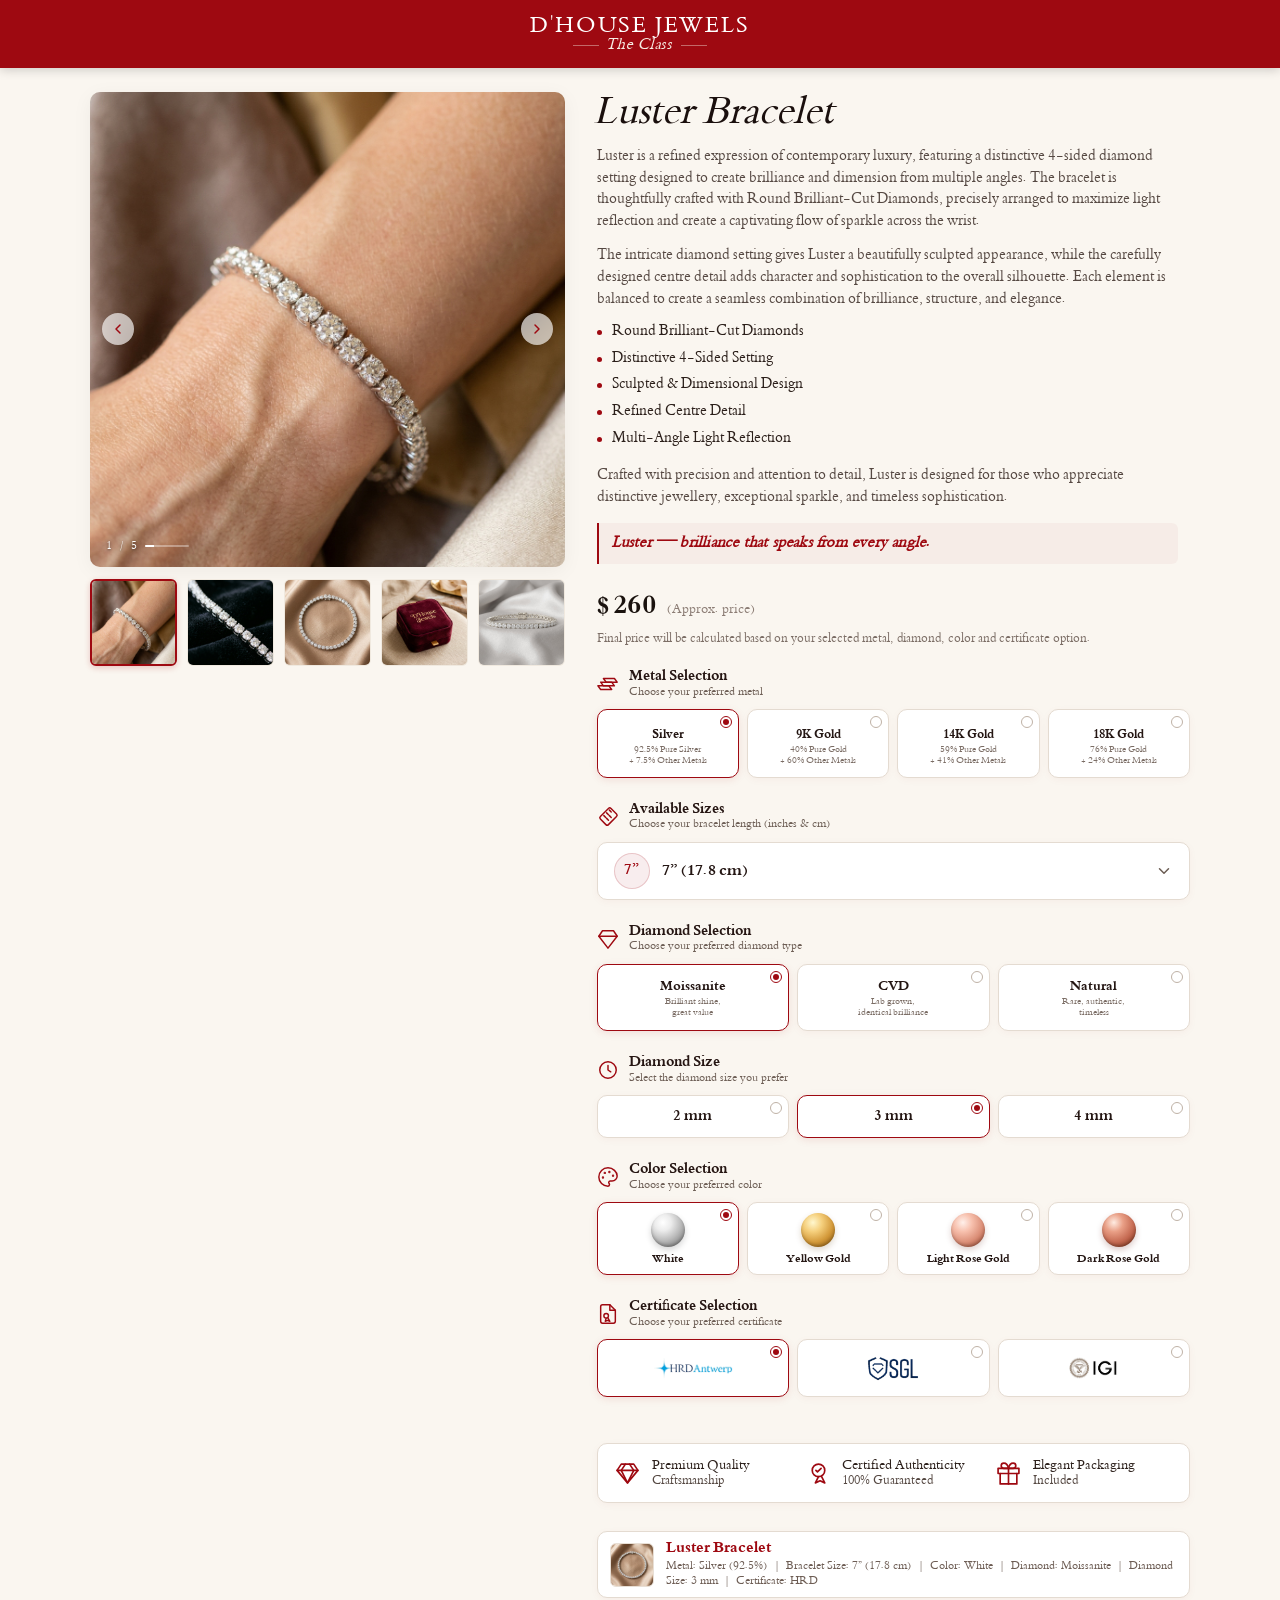
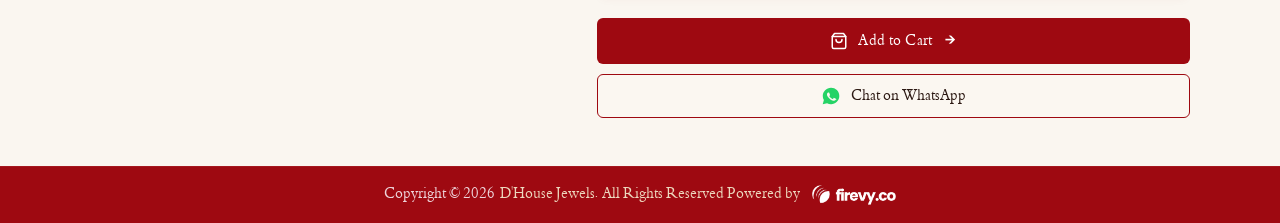
==== commit 64fbc49b: "Merge remote-tracking branch 'origin/main' into main" ====
--- a/index.html
+++ b/index.html
@@ -1,19 +1,24 @@
 <!DOCTYPE html>
 <html lang="en">
+
 <head>
   <meta charset="UTF-8">
   <meta name="viewport" content="width=device-width, initial-scale=1.0">
-  <title>D'House Jewels - Luster Bracelet | The Class</title>
-  <meta name="description" content="Luster is a refined expression of contemporary luxury, featuring a distinctive 4-sided diamond setting designed to create brilliance and dimension from multiple angles.">
-  
+  <title>D'House Jewels - Luster Bracelet</title>
+  <meta name="description"
+    content="Luster is a refined expression of contemporary luxury, featuring a distinctive 4-sided diamond setting designed to create brilliance and dimension from multiple angles.">
+
   <!-- Google Fonts -->
   <link rel="preconnect" href="https://fonts.googleapis.com">
   <link rel="preconnect" href="https://fonts.gstatic.com" crossorigin>
-  <link href="https://fonts.googleapis.com/css2?family=Alex+Brush&family=Cinzel:wght@400;500;600;700&family=Cormorant+Garamond:ital,wght@0,400;0,500;0,600;0,700;1,400;1,500;1,600;1,700&family=Montserrat:wght@300;400;500;600;700&family=Outfit:wght@300;400;500;600;700&display=swap" rel="stylesheet">
-  
+  <link
+    href="https://fonts.googleapis.com/css2?family=Alex+Brush&family=Cinzel:wght@400;500;600;700&family=Cormorant+Garamond:ital,wght@0,400;0,500;0,600;0,700;1,400;1,500;1,600;1,700&family=Montserrat:wght@300;400;500;600;700&family=Outfit:wght@300;400;500;600;700&display=swap"
+    rel="stylesheet">
+
   <!-- Stylesheet -->
   <link rel="stylesheet" href="style.css">
 </head>
+
 <body>
 
   <!-- Top Navigation Header -->
@@ -36,30 +41,26 @@
   <!-- Main Product Showcase -->
   <main class="product-page">
     <div class="product-container">
-      
+
       <!-- LEFT COLUMN: Gallery & Value Badges -->
       <section class="gallery-column">
         <!-- Main Image Display Container -->
         <div class="main-slider-card">
-          <img id="mainDisplayImg" class="main-product-image" src="images/wrist_silver.jpg" alt="Luster Bracelet on wrist">
-          
-          <!-- Top Right Overlay Action (Wishlist Heart) -->
-          <button class="image-action-btn" id="imageLikeBtn" aria-label="Save to Wishlist">
-            <svg class="heart-icon" viewBox="0 0 24 24" width="18" height="18" stroke="currentColor" stroke-width="2" fill="none" stroke-linecap="round" stroke-linejoin="round">
-              <path d="M20.84 4.61a5.5 5.5 0 0 0-7.78 0L12 5.67l-1.06-1.06a5.5 5.5 0 0 0-7.78 7.78l1.06 1.06L12 21.23l7.78-7.78 1.06-1.06a5.5 5.5 0 0 0 0-7.78z"></path>
-            </svg>
-          </button>
+          <img id="mainDisplayImg" class="main-product-image" src="images/wrist_silver.jpg"
+            alt="Luster Bracelet on wrist">
 
           <!-- Navigation Arrow Left -->
           <button class="slider-arrow arrow-left" id="prevSlideBtn" aria-label="Previous image">
-            <svg viewBox="0 0 24 24" width="16" height="16" stroke="currentColor" stroke-width="2.2" fill="none" stroke-linecap="round" stroke-linejoin="round">
+            <svg viewBox="0 0 24 24" width="16" height="16" stroke="currentColor" stroke-width="2.2" fill="none"
+              stroke-linecap="round" stroke-linejoin="round">
               <polyline points="15 18 9 12 15 6"></polyline>
             </svg>
           </button>
 
           <!-- Navigation Arrow Right -->
           <button class="slider-arrow arrow-right" id="nextSlideBtn" aria-label="Next image">
-            <svg viewBox="0 0 24 24" width="16" height="16" stroke="currentColor" stroke-width="2.2" fill="none" stroke-linecap="round" stroke-linejoin="round">
+            <svg viewBox="0 0 24 24" width="16" height="16" stroke="currentColor" stroke-width="2.2" fill="none"
+              stroke-linecap="round" stroke-linejoin="round">
               <polyline points="9 18 15 12 9 6"></polyline>
             </svg>
           </button>
@@ -67,7 +68,9 @@
           <!-- Slide Counter Badge -->
           <div class="slide-indicator">
             <span id="currentSlideNum">1</span>/<span id="totalSlidesNum">5</span>
-            <div class="indicator-bar"><div class="indicator-fill" id="indicatorFill"></div></div>
+            <div class="indicator-bar">
+              <div class="indicator-fill" id="indicatorFill"></div>
+            </div>
           </div>
         </div>
 
@@ -100,10 +103,15 @@
         <!-- Product Description -->
         <div class="product-description">
           <p>
-            Luster is a refined expression of contemporary luxury, featuring a distinctive 4-sided diamond setting designed to create brilliance and dimension from multiple angles. The bracelet is thoughtfully crafted with Round Brilliant-Cut Diamonds, precisely arranged to maximize light reflection and create a captivating flow of sparkle across the wrist.
+            Luster is a refined expression of contemporary luxury, featuring a distinctive 4-sided diamond setting
+            designed to create brilliance and dimension from multiple angles. The bracelet is thoughtfully crafted with
+            Round Brilliant-Cut Diamonds, precisely arranged to maximize light reflection and create a captivating flow
+            of sparkle across the wrist.
           </p>
           <p>
-            The intricate diamond setting gives Luster a beautifully sculpted appearance, while the carefully designed centre detail adds character and sophistication to the overall silhouette. Each element is balanced to create a seamless combination of brilliance, structure, and elegance.
+            The intricate diamond setting gives Luster a beautifully sculpted appearance, while the carefully designed
+            centre detail adds character and sophistication to the overall silhouette. Each element is balanced to
+            create a seamless combination of brilliance, structure, and elegance.
           </p>
           <ul class="description-highlights">
             <li>Round Brilliant-Cut Diamonds</li>
@@ -113,18 +121,19 @@
             <li>Multi-Angle Light Reflection</li>
           </ul>
           <p>
-            Crafted with precision and attention to detail, Luster is designed for those who appreciate distinctive jewellery, exceptional sparkle, and timeless sophistication.
+            Crafted with precision and attention to detail, Luster is designed for those who appreciate distinctive
+            jewellery, exceptional sparkle, and timeless sophistication.
           </p>
           <p class="description-tagline">
-            Luster — brilliance that speaks from every angle. 
+            Luster — brilliance that speaks from every angle.
           </p>
         </div>
 
         <!-- Pricing Block -->
         <div class="price-section">
           <div class="price-row">
-            <span class="currency-symbol">₹</span>
-            <span class="main-price" id="priceDisplay">48,500</span>
+            <span class="currency-symbol">$</span>
+            <span class="main-price" id="priceDisplay">270</span>
             <span class="approx-tag">(Approx. price)</span>
           </div>
           <p class="price-disclaimer">
@@ -137,7 +146,8 @@
           <div class="option-header">
             <div class="option-header-icon">
               <!-- Ingot/Bullion stack icon -->
-              <svg viewBox="0 0 24 24" width="22" height="22" stroke="#9E0911" stroke-width="1.6" fill="none" stroke-linecap="round" stroke-linejoin="round">
+              <svg viewBox="0 0 24 24" width="22" height="22" stroke="#9E0911" stroke-width="1.6" fill="none"
+                stroke-linecap="round" stroke-linejoin="round">
                 <path d="M4 10h12l3 4H7l-3-4z"></path>
                 <path d="M7 6h12l3 4H10L7 6z"></path>
                 <path d="M1 14h12l3 4H4l-3-4z"></path>
@@ -153,9 +163,9 @@
             <!-- Metal Spheres Grid (Selectable) -->
             <div class="cards-grid grid-4-cols" id="metalSpheresGrid">
               <!-- Silver -->
-              <button class="choice-card sphere-card-silver active" data-type="metal" data-value="Silver" data-purity="92.5%" data-price="48500" aria-selected="true">
+              <button class="choice-card active" data-type="metal" data-value="Silver"
+                data-purity="92.5%" data-price="260" aria-selected="true">
                 <span class="radio-indicator"></span>
-                <div class="sphere-icon sphere-silver"></div>
                 <span class="card-title">Silver</span>
                 <div class="card-detail">
                   <span>92.5% Pure Silver</span>
@@ -164,9 +174,9 @@
               </button>
 
               <!-- 9K Gold -->
-              <button class="choice-card sphere-card-9k" data-type="metal" data-value="9K Gold" data-purity="40%" data-price="78500" aria-selected="false">
+              <button class="choice-card" data-type="metal" data-value="9K Gold" data-purity="40%"
+                data-price="480" aria-selected="false">
                 <span class="radio-indicator"></span>
-                <div class="sphere-icon sphere-gold-9k"></div>
                 <span class="card-title">9K Gold</span>
                 <div class="card-detail">
                   <span>40% Pure Gold</span>
@@ -175,9 +185,9 @@
               </button>
 
               <!-- 14K Gold -->
-              <button class="choice-card sphere-card-14k" data-type="metal" data-value="14K Gold" data-purity="59%" data-price="112000" aria-selected="false">
+              <button class="choice-card" data-type="metal" data-value="14K Gold" data-purity="59%"
+                data-price="750" aria-selected="false">
                 <span class="radio-indicator"></span>
-                <div class="sphere-icon sphere-gold-14k"></div>
                 <span class="card-title">14K Gold</span>
                 <div class="card-detail">
                   <span>59% Pure Gold</span>
@@ -186,9 +196,9 @@
               </button>
 
               <!-- 18K Gold -->
-              <button class="choice-card sphere-card-18k" data-type="metal" data-value="18K Gold" data-purity="76%" data-price="145000" aria-selected="false">
+              <button class="choice-card" data-type="metal" data-value="18K Gold" data-purity="76%"
+                data-price="990" aria-selected="false">
                 <span class="radio-indicator"></span>
-                <div class="sphere-icon sphere-gold-18k"></div>
                 <span class="card-title">18K Gold</span>
                 <div class="card-detail">
                   <span>76% Pure Gold</span>
@@ -204,8 +214,11 @@
           <div class="option-header">
             <div class="option-header-icon">
               <!-- Ruler / Measuring tape icon -->
-              <svg viewBox="0 0 24 24" width="22" height="22" stroke="#9E0911" stroke-width="1.6" fill="none" stroke-linecap="round" stroke-linejoin="round">
-                <path d="M21.3 8.7l-6-6a2 2 0 0 0-2.8 0L3.7 11.5a2 2 0 0 0 0 2.8l6 6a2 2 0 0 0 2.8 0l8.8-8.8a2 2 0 0 0 0-2.8z"></path>
+              <svg viewBox="0 0 24 24" width="22" height="22" stroke="#9E0911" stroke-width="1.6" fill="none"
+                stroke-linecap="round" stroke-linejoin="round">
+                <path
+                  d="M21.3 8.7l-6-6a2 2 0 0 0-2.8 0L3.7 11.5a2 2 0 0 0 0 2.8l6 6a2 2 0 0 0 2.8 0l8.8-8.8a2 2 0 0 0 0-2.8z">
+                </path>
                 <path d="M7.5 10.5l2 2"></path>
                 <path d="M10.5 7.5l2 2"></path>
                 <path d="M13.5 4.5l2 2"></path>
@@ -301,7 +314,8 @@
           <div class="option-header">
             <div class="option-header-icon">
               <!-- Diamond outline icon -->
-              <svg viewBox="0 0 24 24" width="22" height="22" stroke="#9E0911" stroke-width="1.6" fill="none" stroke-linecap="round" stroke-linejoin="round">
+              <svg viewBox="0 0 24 24" width="22" height="22" stroke="#9E0911" stroke-width="1.6" fill="none"
+                stroke-linecap="round" stroke-linejoin="round">
                 <polygon points="6 3 18 3 22 9 12 22 2 9 6 3"></polygon>
                 <line x1="2" y1="9" x2="22" y2="9"></line>
               </svg>
@@ -314,7 +328,8 @@
 
           <div class="cards-grid grid-3-cols" id="diamondGrid">
             <!-- Moissanite -->
-            <button class="choice-card active" data-type="diamond" data-value="Moissanite" data-addprice="0" aria-selected="true">
+            <button class="choice-card active" data-type="diamond" data-value="Moissanite" data-addprice="0"
+              aria-selected="true">
               <span class="radio-indicator"></span>
               <span class="card-title">Moissanite</span>
               <div class="card-detail">
@@ -324,7 +339,7 @@
             </button>
 
             <!-- CVD -->
-            <button class="choice-card" data-type="diamond" data-value="CVD" data-addprice="22000" aria-selected="false">
+            <button class="choice-card" data-type="diamond" data-value="CVD" data-addprice="150" aria-selected="false">
               <span class="radio-indicator"></span>
               <span class="card-title">CVD</span>
               <div class="card-detail">
@@ -334,7 +349,8 @@
             </button>
 
             <!-- Natural -->
-            <button class="choice-card" data-type="diamond" data-value="Natural" data-addprice="85000" aria-selected="false">
+            <button class="choice-card" data-type="diamond" data-value="Natural" data-addprice="450"
+              aria-selected="false">
               <span class="radio-indicator"></span>
               <span class="card-title">Natural</span>
               <div class="card-detail">
@@ -350,7 +366,8 @@
           <div class="option-header">
             <div class="option-header-icon">
               <!-- Caliper / Gauge / Circle icon -->
-              <svg viewBox="0 0 24 24" width="22" height="22" stroke="#9E0911" stroke-width="1.6" fill="none" stroke-linecap="round" stroke-linejoin="round">
+              <svg viewBox="0 0 24 24" width="22" height="22" stroke="#9E0911" stroke-width="1.6" fill="none"
+                stroke-linecap="round" stroke-linejoin="round">
                 <circle cx="12" cy="12" r="9"></circle>
                 <polyline points="12 7 12 12 15 14"></polyline>
               </svg>
@@ -363,19 +380,22 @@
 
           <div class="cards-grid grid-3-cols" id="sizeGrid">
             <!-- 2 mm -->
-            <button class="choice-card size-card" data-type="size" data-value="2 mm" data-addprice="-8000" aria-selected="false">
+            <button class="choice-card size-card" data-type="size" data-value="2 mm" data-addprice="-40"
+              aria-selected="false">
               <span class="radio-indicator"></span>
               <span class="size-title">2 mm</span>
             </button>
 
             <!-- 3 mm -->
-            <button class="choice-card size-card active" data-type="size" data-value="3 mm" data-addprice="0" aria-selected="true">
+            <button class="choice-card size-card active" data-type="size" data-value="3 mm" data-addprice="0"
+              aria-selected="true">
               <span class="radio-indicator"></span>
               <span class="size-title">3 mm</span>
             </button>
 
             <!-- 4 mm -->
-            <button class="choice-card size-card" data-type="size" data-value="4 mm" data-addprice="18500" aria-selected="false">
+            <button class="choice-card size-card" data-type="size" data-value="4 mm" data-addprice="80"
+              aria-selected="false">
               <span class="radio-indicator"></span>
               <span class="size-title">4 mm</span>
             </button>
@@ -387,12 +407,15 @@
           <div class="option-header">
             <div class="option-header-icon">
               <!-- Artist Palette Icon -->
-              <svg viewBox="0 0 24 24" width="22" height="22" stroke="#9E0911" stroke-width="1.6" fill="none" stroke-linecap="round" stroke-linejoin="round">
+              <svg viewBox="0 0 24 24" width="22" height="22" stroke="#9E0911" stroke-width="1.6" fill="none"
+                stroke-linecap="round" stroke-linejoin="round">
                 <circle cx="13.5" cy="6.5" r=".5" fill="#9E0911"></circle>
                 <circle cx="17.5" cy="10.5" r=".5" fill="#9E0911"></circle>
                 <circle cx="8.5" cy="7.5" r=".5" fill="#9E0911"></circle>
                 <circle cx="6.5" cy="12.5" r=".5" fill="#9E0911"></circle>
-                <path d="M12 2C6.5 2 2 6.5 2 12s4.5 10 10 10c.926 0 1.648-.746 1.648-1.688 0-.437-.18-.835-.437-1.125-.29-.289-.438-.652-.438-1.125a1.64 1.64 0 0 1 1.668-1.668h1.996c3.051 0 5.555-2.503 5.555-5.554C21.992 6.512 17.48 2 12 2z"></path>
+                <path
+                  d="M12 2C6.5 2 2 6.5 2 12s4.5 10 10 10c.926 0 1.648-.746 1.648-1.688 0-.437-.18-.835-.437-1.125-.29-.289-.438-.652-.438-1.125a1.64 1.64 0 0 1 1.668-1.668h1.996c3.051 0 5.555-2.503 5.555-5.554C21.992 6.512 17.48 2 12 2z">
+                </path>
               </svg>
             </div>
             <div class="option-header-title">
@@ -437,7 +460,8 @@
           <div class="option-header">
             <div class="option-header-icon">
               <!-- Certificate document with ribbon seal -->
-              <svg viewBox="0 0 24 24" width="22" height="22" stroke="#9E0911" stroke-width="1.6" fill="none" stroke-linecap="round" stroke-linejoin="round">
+              <svg viewBox="0 0 24 24" width="22" height="22" stroke="#9E0911" stroke-width="1.6" fill="none"
+                stroke-linecap="round" stroke-linejoin="round">
                 <path d="M14 2H6a2 2 0 0 0-2 2v16a2 2 0 0 0 2 2h12a2 2 0 0 0 2-2V8z"></path>
                 <polyline points="14 2 14 8 20 8"></polyline>
                 <circle cx="10" cy="14" r="2.5"></circle>
@@ -452,7 +476,8 @@
 
           <div class="cards-grid grid-3-cols" id="certGrid">
             <!-- HRD Antwerp -->
-            <button class="choice-card cert-card active" data-type="certificate" data-value="HRD" data-certname="HRD Antwerp" aria-selected="true">
+            <button class="choice-card cert-card active" data-type="certificate" data-value="HRD"
+              data-certname="HRD Antwerp" aria-selected="true">
               <span class="radio-indicator"></span>
               <div class="cert-logo-container">
                 <img src="images/hrd.png" class="cert-logo-img hrd-logo-img" alt="HRD Antwerp Logo">
@@ -460,7 +485,8 @@
             </button>
 
             <!-- SGL -->
-            <button class="choice-card cert-card" data-type="certificate" data-value="SGL" data-certname="SGL" aria-selected="false">
+            <button class="choice-card cert-card" data-type="certificate" data-value="SGL" data-certname="SGL"
+              aria-selected="false">
               <span class="radio-indicator"></span>
               <div class="cert-logo-container">
                 <img src="images/sgl.png" class="cert-logo-img sgl-logo-img" alt="SGL Logo">
@@ -468,7 +494,8 @@
             </button>
 
             <!-- IGI -->
-            <button class="choice-card cert-card" data-type="certificate" data-value="IGI" data-certname="IGI" aria-selected="false">
+            <button class="choice-card cert-card" data-type="certificate" data-value="IGI" data-certname="IGI"
+              aria-selected="false">
               <span class="radio-indicator"></span>
               <div class="cert-logo-container">
                 <img src="images/igi.webp" class="cert-logo-img" alt="IGI Logo">
@@ -482,7 +509,8 @@
           <!-- Feature 1: Premium Quality Craftsmanship -->
           <div class="product-feature-item">
             <div class="feature-icon-wrap">
-              <svg viewBox="0 0 24 24" width="28" height="28" stroke="#9E0911" stroke-width="1.6" fill="none" stroke-linecap="round" stroke-linejoin="round">
+              <svg viewBox="0 0 24 24" width="28" height="28" stroke="#9E0911" stroke-width="1.6" fill="none"
+                stroke-linecap="round" stroke-linejoin="round">
                 <path d="M6 3h12l4 6-10 12L2 9z"></path>
                 <path d="M10 3L6 9l6 12 6-12-4-6"></path>
                 <path d="M2 9h20"></path>
@@ -497,7 +525,8 @@
           <!-- Feature 2: Certified Authenticity -->
           <div class="product-feature-item">
             <div class="feature-icon-wrap">
-              <svg viewBox="0 0 24 24" width="28" height="28" stroke="#9E0911" stroke-width="1.6" fill="none" stroke-linecap="round" stroke-linejoin="round">
+              <svg viewBox="0 0 24 24" width="28" height="28" stroke="#9E0911" stroke-width="1.6" fill="none"
+                stroke-linecap="round" stroke-linejoin="round">
                 <circle cx="12" cy="9" r="6"></circle>
                 <path d="M12 15l-3 6 4.5-2 4.5 2-3-6"></path>
                 <polyline points="9.5 9 11 10.5 14.5 7"></polyline>
@@ -512,7 +541,8 @@
           <!-- Feature 3: Elegant Packaging -->
           <div class="product-feature-item">
             <div class="feature-icon-wrap">
-              <svg viewBox="0 0 24 24" width="28" height="28" stroke="#9E0911" stroke-width="1.6" fill="none" stroke-linecap="round" stroke-linejoin="round">
+              <svg viewBox="0 0 24 24" width="28" height="28" stroke="#9E0911" stroke-width="1.6" fill="none"
+                stroke-linecap="round" stroke-linejoin="round">
                 <polyline points="20 12 20 22 4 22 4 12"></polyline>
                 <rect x="2" y="7" width="20" height="5"></rect>
                 <line x1="12" y1="22" x2="12" y2="7"></line>
@@ -535,7 +565,8 @@
           <div class="spec-info">
             <h4 class="spec-title">Luster Bracelet</h4>
             <p class="spec-summary" id="specSummaryText">
-              Metal: Silver (92.5%) &nbsp;|&nbsp; Bracelet Size: 7” (17.8 cm) &nbsp;|&nbsp; Color: White &nbsp;|&nbsp; Diamond: Moissanite &nbsp;|&nbsp; Diamond Size: 3 mm &nbsp;|&nbsp; Certificate: HRD
+              Metal: Silver (92.5%) &nbsp;|&nbsp; Bracelet Size: 7” (17.8 cm) &nbsp;|&nbsp; Color: White &nbsp;|&nbsp;
+              Diamond: Moissanite &nbsp;|&nbsp; Diamond Size: 3 mm &nbsp;|&nbsp; Certificate: HRD
             </p>
           </div>
         </div>
@@ -544,7 +575,8 @@
         <div class="cta-actions">
           <!-- Add to Cart Button -->
           <button class="primary-btn add-to-cart-btn" id="addToCartBtn">
-            <svg viewBox="0 0 24 24" width="18" height="18" stroke="currentColor" stroke-width="2" fill="none" stroke-linecap="round" stroke-linejoin="round">
+            <svg viewBox="0 0 24 24" width="18" height="18" stroke="currentColor" stroke-width="2" fill="none"
+              stroke-linecap="round" stroke-linejoin="round">
               <path d="M6 2L3 6v14a2 2 0 0 0 2 2h14a2 2 0 0 0 2-2V6l-3-4z"></path>
               <line x1="3" y1="6" x2="21" y2="6"></line>
               <path d="M16 10a4 4 0 0 1-8 0"></path>
@@ -557,7 +589,9 @@
           <button class="secondary-btn whatsapp-btn" id="whatsappBtn">
             <!-- WhatsApp Icon -->
             <svg viewBox="0 0 24 24" width="20" height="20" fill="#25D366">
-              <path d="M12.04 2c-5.46 0-9.91 4.45-9.91 9.91 0 1.75.46 3.45 1.32 4.95L2.05 22l5.25-1.38c1.45.79 3.08 1.21 4.74 1.21 5.46 0 9.91-4.45 9.91-9.91 0-2.65-1.03-5.14-2.9-7.01A9.816 9.816 0 0 0 12.04 2zm5.8 14.17c-.24.68-1.2 1.34-1.89 1.48-.48.1-1.09.18-3.17-.68-2.67-1.1-4.41-3.79-4.54-3.97-.13-.18-1.08-1.44-1.08-2.75 0-1.31.69-1.95.93-2.22.25-.26.54-.33.72-.33.19 0 .37 0 .53.01.17.01.4.06.63.54.23.49.8 1.95.87 2.1.07.14.11.31.02.5-.09.18-.13.3-.27.46-.13.16-.28.36-.4.49-.13.14-.27.29-.12.56.16.27.7 1.15 1.5 1.86 1.03.92 1.9 1.2 2.17 1.34.27.13.43.11.59-.07.16-.18.69-.8.87-1.08.19-.27.37-.23.63-.13.26.09 1.63.77 1.91.91.28.14.47.21.54.33.07.11.07.66-.17 1.34z"></path>
+              <path
+                d="M12.04 2c-5.46 0-9.91 4.45-9.91 9.91 0 1.75.46 3.45 1.32 4.95L2.05 22l5.25-1.38c1.45.79 3.08 1.21 4.74 1.21 5.46 0 9.91-4.45 9.91-9.91 0-2.65-1.03-5.14-2.9-7.01A9.816 9.816 0 0 0 12.04 2zm5.8 14.17c-.24.68-1.2 1.34-1.89 1.48-.48.1-1.09.18-3.17-.68-2.67-1.1-4.41-3.79-4.54-3.97-.13-.18-1.08-1.44-1.08-2.75 0-1.31.69-1.95.93-2.22.25-.26.54-.33.72-.33.19 0 .37 0 .53.01.17.01.4.06.63.54.23.49.8 1.95.87 2.1.07.14.11.31.02.5-.09.18-.13.3-.27.46-.13.16-.28.36-.4.49-.13.14-.27.29-.12.56.16.27.7 1.15 1.5 1.86 1.03.92 1.9 1.2 2.17 1.34.27.13.43.11.59-.07.16-.18.69-.8.87-1.08.19-.27.37-.23.63-.13.26.09 1.63.77 1.91.91.28.14.47.21.54.33.07.11.07.66-.17 1.34z">
+              </path>
             </svg>
             <span>Chat on WhatsApp</span>
           </button>
@@ -571,10 +605,12 @@
   <footer class="site-copyright-footer">
     <div class="copyright-container">
       <div class="copyright-text-group">
-        <span class="copy-prefix">Copyright <a href="admin.html" class="copyright-admin-link" title="Admin Portal">&copy;</a> 2026</span>
+        <span class="copy-prefix">Copyright <a href="admin.html" class="copyright-admin-link"
+            title="Admin Portal">&copy;</a> 2026</span>
         <span class="copy-brand">D'House Jewels. All Rights Reserved Powered by</span>
       </div>
-      <a href="https://firevy.co" target="_blank" rel="noopener noreferrer" class="firevy-badge" aria-label="Powered by firevy.co">
+      <a href="https://firevy.co" target="_blank" rel="noopener noreferrer" class="firevy-badge"
+        aria-label="Powered by firevy.co">
         <img src="images/firevy_logo_white.png" alt="firevy.co" class="firevy-logo-img">
       </a>
     </div>
@@ -583,7 +619,8 @@
   <!-- Notification Toast -->
   <div class="toast-notification" id="toastNotification">
     <div class="toast-content">
-      <svg viewBox="0 0 24 24" width="20" height="20" stroke="#25d366" stroke-width="2.5" fill="none" stroke-linecap="round" stroke-linejoin="round">
+      <svg viewBox="0 0 24 24" width="20" height="20" stroke="#25d366" stroke-width="2.5" fill="none"
+        stroke-linecap="round" stroke-linejoin="round">
         <polyline points="20 6 9 17 4 12"></polyline>
       </svg>
       <span id="toastMessage">Item added to your shopping bag!</span>
@@ -593,4 +630,5 @@
   <!-- JavaScript File -->
   <script src="script.js"></script>
 </body>
-</html>
+
+</html>
--- a/style.css
+++ b/style.css
@@ -236,9 +236,11 @@
   font-weight: 500;
   letter-spacing: 1.8px;
   text-decoration: none;
-  line-height: 1.1;
+  line-height: 1;
   text-transform: uppercase;
   white-space: nowrap;
+  display: inline-flex;
+  align-items: center;
 }
 
 .brand-sub {
@@ -257,9 +259,10 @@
 }
 
 .brand-sub .sub-text {
-  font-family: var(--font-script);
-  font-size: 16px;
-  font-weight: 400;
+  font-family: 'XB Niloofar', 'XBnilofar', serif;
+  font-style: italic;
+  font-size: 14.5px;
+  font-weight: normal;
   letter-spacing: 0.5px;
   color: #f7ede4;
   line-height: 1;
@@ -1839,6 +1842,7 @@
   }
 
   .product-features-row {
+    display: grid;
     grid-template-columns: repeat(3, 1fr);
     column-gap: 14px;
     row-gap: 10px;
@@ -1857,6 +1861,7 @@
     display: flex;
     flex-direction: column;
     align-items: center;
+    justify-content: center;
     text-align: center;
     gap: 6px;
     min-width: 0;
@@ -1885,15 +1890,17 @@
   }
 
   .feature-title {
-    font-size: 11px;
-    line-height: 1.2;
+    font-size: 11.5px;
+    font-weight: 500;
     text-align: center;
+    line-height: 1.25;
   }
 
   .feature-sub {
     font-size: 10px;
-    line-height: 1.2;
+    font-weight: 400;
     text-align: center;
+    line-height: 1.25;
   }
 
   .trust-footer-strip {
@@ -1928,19 +1935,6 @@
     letter-spacing: 0.8px;
   }
 
-  .brand-sub {
-    gap: 4px;
-  }
-
-  .brand-sub .sub-line {
-    width: 12px;
-  }
-
-  .brand-sub .sub-text {
-    font-size: 11.5px;
-    letter-spacing: 0.3px;
-  }
-
   .header-actions {
     gap: 2px;
   }
@@ -1955,6 +1949,7 @@
   }
 
   .product-features-row {
+    display: grid;
     grid-template-columns: repeat(3, 1fr);
     column-gap: 8px;
     row-gap: 6px;
@@ -1969,10 +1964,14 @@
 
   .feature-title {
     font-size: 9.8px;
+    line-height: 1.2;
+    text-align: center;
   }
 
   .feature-sub {
     font-size: 8.8px;
+    line-height: 1.2;
+    text-align: center;
   }
 }
 
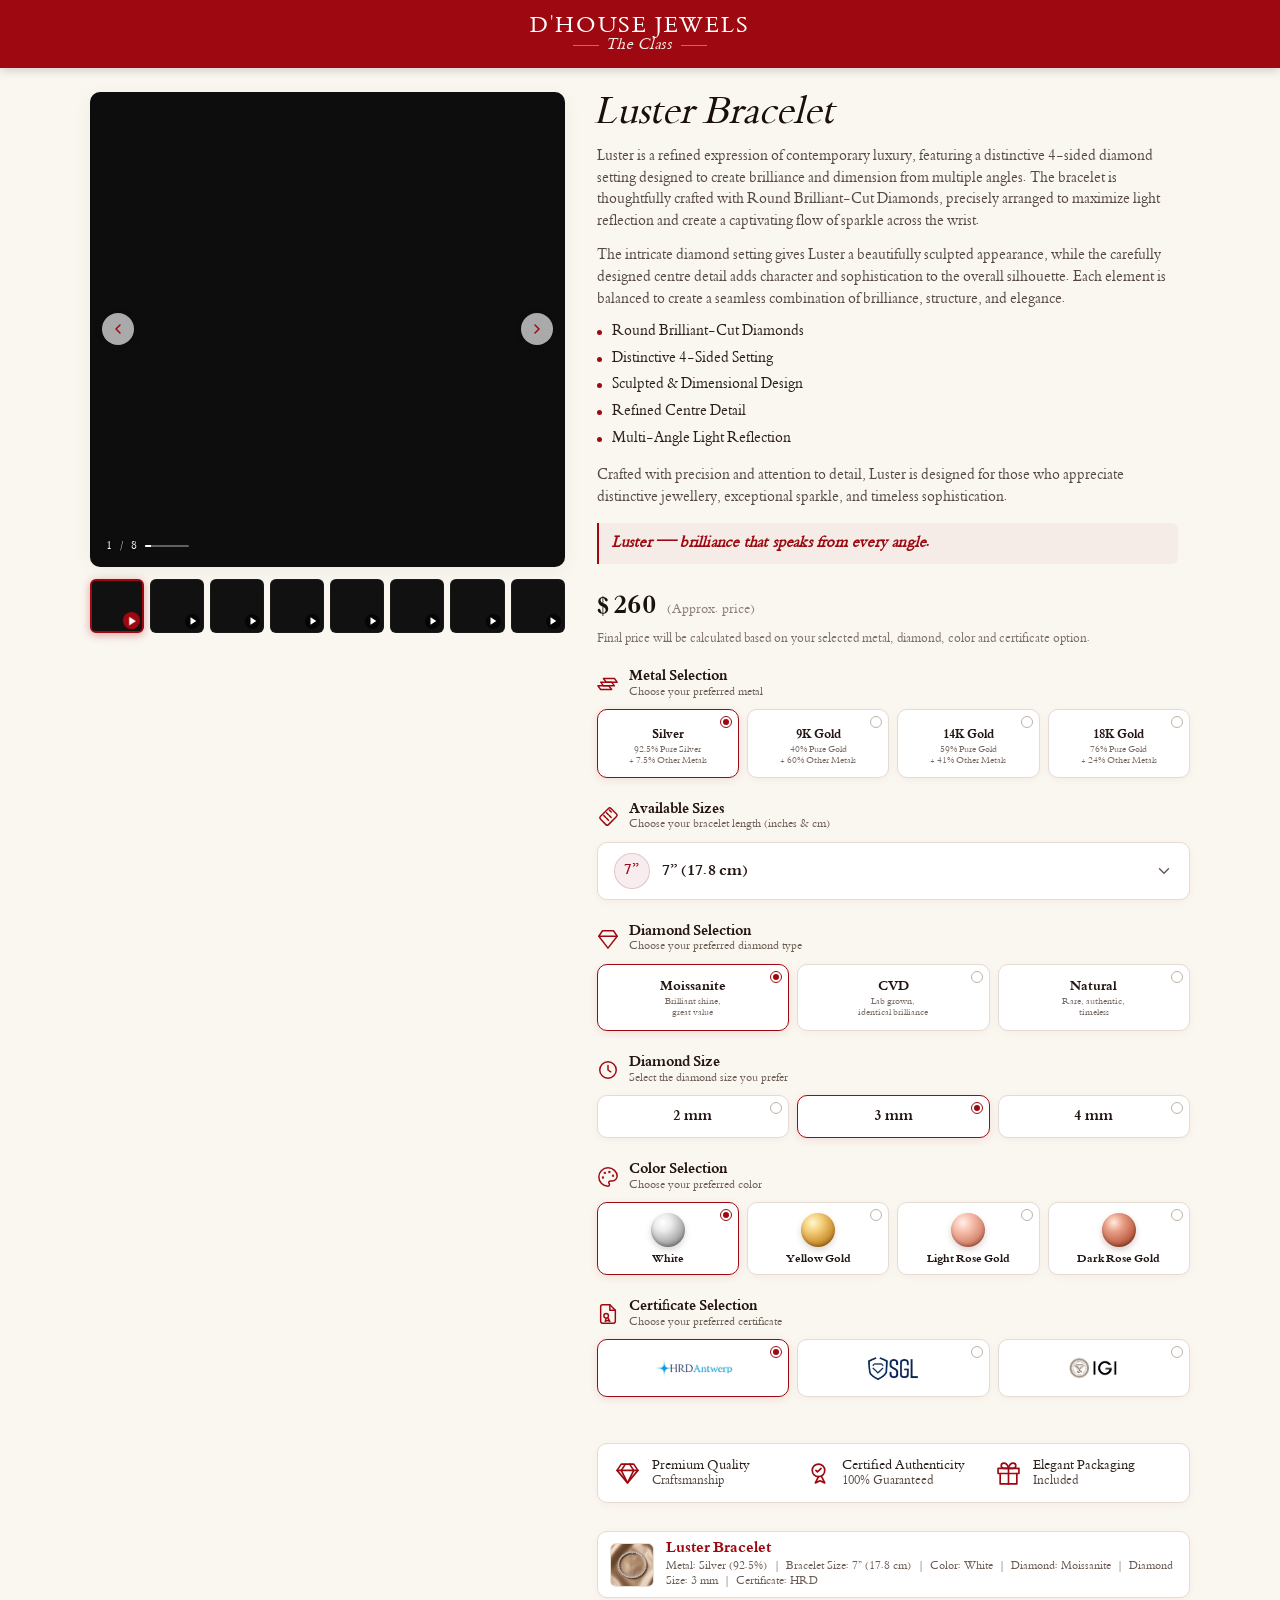
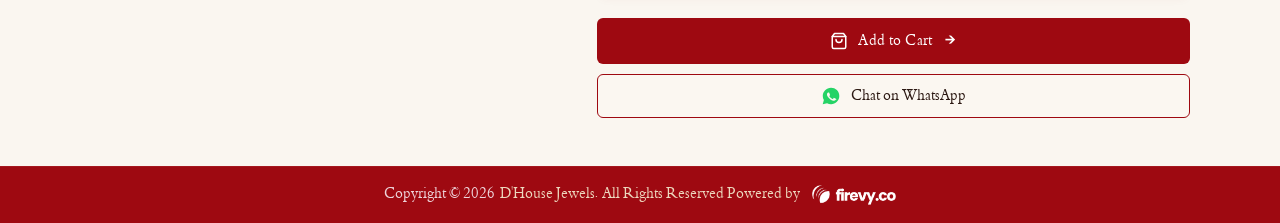
==== commit 3bb935e4: "video update" ====
--- a/index.html
+++ b/index.html
@@ -44,13 +44,12 @@
 
       <!-- LEFT COLUMN: Gallery & Value Badges -->
       <section class="gallery-column">
-        <!-- Main Image Display Container -->
+        <!-- Main Video Display Container -->
         <div class="main-slider-card">
-          <img id="mainDisplayImg" class="main-product-image" src="images/wrist_silver.jpg"
-            alt="Luster Bracelet on wrist">
+          <video id="mainDisplayVideo" class="main-product-video" src="images/M1.mp4" autoplay muted loop playsinline preload="auto"></video>
 
           <!-- Navigation Arrow Left -->
-          <button class="slider-arrow arrow-left" id="prevSlideBtn" aria-label="Previous image">
+          <button class="slider-arrow arrow-left" id="prevSlideBtn" aria-label="Previous video">
             <svg viewBox="0 0 24 24" width="16" height="16" stroke="currentColor" stroke-width="2.2" fill="none"
               stroke-linecap="round" stroke-linejoin="round">
               <polyline points="15 18 9 12 15 6"></polyline>
@@ -58,7 +57,7 @@
           </button>
 
           <!-- Navigation Arrow Right -->
-          <button class="slider-arrow arrow-right" id="nextSlideBtn" aria-label="Next image">
+          <button class="slider-arrow arrow-right" id="nextSlideBtn" aria-label="Next video">
             <svg viewBox="0 0 24 24" width="16" height="16" stroke="currentColor" stroke-width="2.2" fill="none"
               stroke-linecap="round" stroke-linejoin="round">
               <polyline points="9 18 15 12 9 6"></polyline>
@@ -67,29 +66,78 @@
 
           <!-- Slide Counter Badge -->
           <div class="slide-indicator">
-            <span id="currentSlideNum">1</span>/<span id="totalSlidesNum">5</span>
+            <span id="currentSlideNum">1</span>/<span id="totalSlidesNum">8</span>
             <div class="indicator-bar">
               <div class="indicator-fill" id="indicatorFill"></div>
             </div>
           </div>
         </div>
 
-        <!-- Thumbnails Row -->
+        <!-- Thumbnails Row (M1 to M8 Video Showcase) -->
         <div class="thumbnail-strip" id="thumbnailStrip">
-          <button class="thumb-item active" data-index="0" aria-label="Thumbnail 1">
-            <img id="thumbImg0" src="images/wrist_silver.jpg" alt="Wrist wear view">
-          </button>
-          <button class="thumb-item" data-index="1" aria-label="Thumbnail 2">
-            <img id="thumbImg1" src="images/angled_silver.jpg" alt="Angled diamond detail view">
-          </button>
-          <button class="thumb-item" data-index="2" aria-label="Thumbnail 3">
-            <img id="thumbImg2" src="images/circle_silver.jpg" alt="Circular flat view">
-          </button>
-          <button class="thumb-item" data-index="3" aria-label="Thumbnail 4">
-            <img id="thumbImg3" src="images/thumb4.jpg" alt="Luxury jewelry box">
-          </button>
-          <button class="thumb-item" data-index="4" aria-label="Thumbnail 5">
-            <img id="thumbImg4" src="images/straight_silver.jpg" alt="Extended straight bracelet view">
+          <button class="thumb-item active" data-index="0" aria-label="Video 1">
+            <video class="thumb-video" src="images/M1.mp4#t=0.1" muted preload="metadata" playsinline></video>
+            <span class="video-play-badge">
+              <svg viewBox="0 0 24 24" width="10" height="10" fill="currentColor">
+                <polygon points="6 3 20 12 6 21 6 3"></polygon>
+              </svg>
+            </span>
+          </button>
+          <button class="thumb-item" data-index="1" aria-label="Video 2">
+            <video class="thumb-video" src="images/M2.mp4#t=0.1" muted preload="metadata" playsinline></video>
+            <span class="video-play-badge">
+              <svg viewBox="0 0 24 24" width="10" height="10" fill="currentColor">
+                <polygon points="6 3 20 12 6 21 6 3"></polygon>
+              </svg>
+            </span>
+          </button>
+          <button class="thumb-item" data-index="2" aria-label="Video 3">
+            <video class="thumb-video" src="images/M3.mp4#t=0.1" muted preload="metadata" playsinline></video>
+            <span class="video-play-badge">
+              <svg viewBox="0 0 24 24" width="10" height="10" fill="currentColor">
+                <polygon points="6 3 20 12 6 21 6 3"></polygon>
+              </svg>
+            </span>
+          </button>
+          <button class="thumb-item" data-index="3" aria-label="Video 4">
+            <video class="thumb-video" src="images/M4.mp4#t=0.1" muted preload="metadata" playsinline></video>
+            <span class="video-play-badge">
+              <svg viewBox="0 0 24 24" width="10" height="10" fill="currentColor">
+                <polygon points="6 3 20 12 6 21 6 3"></polygon>
+              </svg>
+            </span>
+          </button>
+          <button class="thumb-item" data-index="4" aria-label="Video 5">
+            <video class="thumb-video" src="images/M5.mp4#t=0.1" muted preload="metadata" playsinline></video>
+            <span class="video-play-badge">
+              <svg viewBox="0 0 24 24" width="10" height="10" fill="currentColor">
+                <polygon points="6 3 20 12 6 21 6 3"></polygon>
+              </svg>
+            </span>
+          </button>
+          <button class="thumb-item" data-index="5" aria-label="Video 6">
+            <video class="thumb-video" src="images/M6.mp4#t=0.1" muted preload="metadata" playsinline></video>
+            <span class="video-play-badge">
+              <svg viewBox="0 0 24 24" width="10" height="10" fill="currentColor">
+                <polygon points="6 3 20 12 6 21 6 3"></polygon>
+              </svg>
+            </span>
+          </button>
+          <button class="thumb-item" data-index="6" aria-label="Video 7">
+            <video class="thumb-video" src="images/M7.mp4#t=0.1" muted preload="metadata" playsinline></video>
+            <span class="video-play-badge">
+              <svg viewBox="0 0 24 24" width="10" height="10" fill="currentColor">
+                <polygon points="6 3 20 12 6 21 6 3"></polygon>
+              </svg>
+            </span>
+          </button>
+          <button class="thumb-item" data-index="7" aria-label="Video 8">
+            <video class="thumb-video" src="images/M8.mp4#t=0.1" muted preload="metadata" playsinline></video>
+            <span class="video-play-badge">
+              <svg viewBox="0 0 24 24" width="10" height="10" fill="currentColor">
+                <polygon points="6 3 20 12 6 21 6 3"></polygon>
+              </svg>
+            </span>
           </button>
         </div>
 
@@ -246,22 +294,22 @@
 
             <!-- Dropdown Menu / Listbox -->
             <div class="luxury-dropdown-menu" id="sizeDropdownMenu" role="listbox" aria-label="Available Sizes">
-              <div class="luxury-dropdown-item" data-value="5” (12.7 cm)" data-size="5”" data-addprice="-4000" role="option" aria-selected="false">
+              <div class="luxury-dropdown-item" data-value="5” (12.7 cm)" data-size="5”" data-addprice="-40" role="option" aria-selected="false">
                 <span class="dropdown-radio"></span>
                 <span class="item-size-val">5” <span class="item-cm-val">(12.7 cm)</span></span>
               </div>
 
-              <div class="luxury-dropdown-item" data-value="5.5” (14 cm)" data-size="5.5”" data-addprice="-3000" role="option" aria-selected="false">
+              <div class="luxury-dropdown-item" data-value="5.5” (14 cm)" data-size="5.5”" data-addprice="-30" role="option" aria-selected="false">
                 <span class="dropdown-radio"></span>
                 <span class="item-size-val">5.5” <span class="item-cm-val">(14 cm)</span></span>
               </div>
 
-              <div class="luxury-dropdown-item" data-value="6” (15.2 cm)" data-size="6”" data-addprice="-2000" role="option" aria-selected="false">
+              <div class="luxury-dropdown-item" data-value="6” (15.2 cm)" data-size="6”" data-addprice="-20" role="option" aria-selected="false">
                 <span class="dropdown-radio"></span>
                 <span class="item-size-val">6” <span class="item-cm-val">(15.2 cm)</span></span>
               </div>
 
-              <div class="luxury-dropdown-item" data-value="6.5” (16.5 cm)" data-size="6.5”" data-addprice="-1000" role="option" aria-selected="false">
+              <div class="luxury-dropdown-item" data-value="6.5” (16.5 cm)" data-size="6.5”" data-addprice="-10" role="option" aria-selected="false">
                 <span class="dropdown-radio"></span>
                 <span class="item-size-val">6.5” <span class="item-cm-val">(16.5 cm)</span></span>
               </div>
@@ -271,37 +319,37 @@
                 <span class="item-size-val">7” <span class="item-cm-val">(17.8 cm)</span></span>
               </div>
 
-              <div class="luxury-dropdown-item" data-value="7.5” (19.1 cm)" data-size="7.5”" data-addprice="1500" role="option" aria-selected="false">
+              <div class="luxury-dropdown-item" data-value="7.5” (19.1 cm)" data-size="7.5”" data-addprice="15" role="option" aria-selected="false">
                 <span class="dropdown-radio"></span>
                 <span class="item-size-val">7.5” <span class="item-cm-val">(19.1 cm)</span></span>
               </div>
 
-              <div class="luxury-dropdown-item" data-value="8” (20.3 cm)" data-size="8”" data-addprice="3000" role="option" aria-selected="false">
+              <div class="luxury-dropdown-item" data-value="8” (20.3 cm)" data-size="8”" data-addprice="30" role="option" aria-selected="false">
                 <span class="dropdown-radio"></span>
                 <span class="item-size-val">8” <span class="item-cm-val">(20.3 cm)</span></span>
               </div>
 
-              <div class="luxury-dropdown-item" data-value="8.5” (21.6 cm)" data-size="8.5”" data-addprice="4500" role="option" aria-selected="false">
+              <div class="luxury-dropdown-item" data-value="8.5” (21.6 cm)" data-size="8.5”" data-addprice="45" role="option" aria-selected="false">
                 <span class="dropdown-radio"></span>
                 <span class="item-size-val">8.5” <span class="item-cm-val">(21.6 cm)</span></span>
               </div>
 
-              <div class="luxury-dropdown-item" data-value="9” (22.9 cm)" data-size="9”" data-addprice="6000" role="option" aria-selected="false">
+              <div class="luxury-dropdown-item" data-value="9” (22.9 cm)" data-size="9”" data-addprice="60" role="option" aria-selected="false">
                 <span class="dropdown-radio"></span>
                 <span class="item-size-val">9” <span class="item-cm-val">(22.9 cm)</span></span>
               </div>
 
-              <div class="luxury-dropdown-item" data-value="9.5” (24.1 cm)" data-size="9.5”" data-addprice="7500" role="option" aria-selected="false">
+              <div class="luxury-dropdown-item" data-value="9.5” (24.1 cm)" data-size="9.5”" data-addprice="75" role="option" aria-selected="false">
                 <span class="dropdown-radio"></span>
                 <span class="item-size-val">9.5” <span class="item-cm-val">(24.1 cm)</span></span>
               </div>
 
-              <div class="luxury-dropdown-item" data-value="10” (25.4 cm)" data-size="10”" data-addprice="9000" role="option" aria-selected="false">
+              <div class="luxury-dropdown-item" data-value="10” (25.4 cm)" data-size="10”" data-addprice="90" role="option" aria-selected="false">
                 <span class="dropdown-radio"></span>
                 <span class="item-size-val">10” <span class="item-cm-val">(25.4 cm)</span></span>
               </div>
 
-              <div class="luxury-dropdown-item" data-value="10.5” (26.7 cm)" data-size="10.5”" data-addprice="10500" role="option" aria-selected="false">
+              <div class="luxury-dropdown-item" data-value="10.5” (26.7 cm)" data-size="10.5”" data-addprice="105" role="option" aria-selected="false">
                 <span class="dropdown-radio"></span>
                 <span class="item-size-val">10.5” <span class="item-cm-val">(26.7 cm)</span></span>
               </div>
--- a/style.css
+++ b/style.css
@@ -353,15 +353,48 @@
   box-shadow: 0 4px 20px rgba(0, 0, 0, 0.05);
 }
 
-.main-product-image {
+.main-product-image,
+.main-product-video {
   width: 100%;
   height: 100%;
   object-fit: cover;
+  display: block;
+  background-color: #0d0d0d;
   transition: opacity 0.35s ease, transform 0.4s ease;
 }
 
-.main-slider-card:hover .main-product-image {
-  transform: scale(1.02);
+.main-slider-card:hover .main-product-image,
+.main-slider-card:hover .main-product-video {
+  transform: scale(1.015);
+}
+
+/* Voice Muted Overlay Indicator */
+.video-sound-indicator {
+  position: absolute;
+  top: 14px;
+  left: 14px;
+  display: inline-flex;
+  align-items: center;
+  gap: 6px;
+  padding: 5px 11px;
+  border-radius: 20px;
+  background: rgba(18, 18, 18, 0.65);
+  backdrop-filter: blur(8px);
+  -webkit-backdrop-filter: blur(8px);
+  border: 1px solid rgba(255, 255, 255, 0.22);
+  color: #f7ede4;
+  font-size: 11.5px;
+  font-weight: 500;
+  letter-spacing: 0.4px;
+  z-index: 6;
+  pointer-events: none;
+  box-shadow: 0 2px 10px rgba(0, 0, 0, 0.25);
+  user-select: none;
+}
+
+.video-sound-indicator svg {
+  color: #ff9e9e;
+  stroke: #ff9e9e;
 }
 
 /* Top Right Overlay Action (Wishlist Heart) */
@@ -460,17 +493,17 @@
 }
 
 .indicator-fill {
-  width: 20%;
+  width: 12.5%;
   height: 100%;
   background: #ffffff;
   transition: width 0.3s ease;
 }
 
-/* Thumbnail Strip */
+/* Thumbnail Strip - 8-Video Showcase */
 .thumbnail-strip {
   display: grid;
-  grid-template-columns: repeat(5, 1fr);
-  gap: 10px;
+  grid-template-columns: repeat(8, 1fr);
+  gap: 6px;
   margin-top: 12px;
   width: 100%;
 }
@@ -480,28 +513,59 @@
   aspect-ratio: 1 / 1;
   border-radius: var(--radius-sm);
   overflow: hidden;
-  border: 1px solid transparent;
-  background-color: #f0e9df;
+  border: 1.5px solid transparent;
+  background-color: #1a1a1a;
   padding: 0;
   cursor: pointer;
   transition: var(--transition);
   position: relative;
 }
 
-.thumb-item img {
+.thumb-item img,
+.thumb-item video,
+.thumb-video {
   width: 100%;
   height: 100%;
   object-fit: cover;
+  display: block;
+  pointer-events: none;
+  background: #111;
   transition: transform 0.25s ease;
 }
 
-.thumb-item:hover img {
-  transform: scale(1.06);
+.thumb-item:hover img,
+.thumb-item:hover .thumb-video {
+  transform: scale(1.08);
 }
 
 .thumb-item.active {
   border: 2px solid var(--primary-burgundy);
-  box-shadow: 0 2px 6px rgba(158, 9, 17, 0.2);
+  box-shadow: 0 2px 8px rgba(158, 9, 17, 0.35);
+}
+
+/* Subtle video play badge on thumbnails */
+.video-play-badge {
+  position: absolute;
+  bottom: 3px;
+  right: 3px;
+  width: 15px;
+  height: 15px;
+  border-radius: 50%;
+  background: rgba(0, 0, 0, 0.65);
+  backdrop-filter: blur(4px);
+  -webkit-backdrop-filter: blur(4px);
+  color: #ffffff;
+  display: flex;
+  align-items: center;
+  justify-content: center;
+  pointer-events: none;
+  transition: background 0.2s ease, transform 0.2s ease;
+}
+
+.thumb-item:hover .video-play-badge,
+.thumb-item.active .video-play-badge {
+  background: var(--primary-burgundy);
+  transform: scale(1.15);
 }
 
 /* Value Proposition Highlights */
@@ -1624,6 +1688,28 @@
     width: 100%;
     max-width: 480px;
     margin: 0 auto 18px;
+    display: flex;
+    gap: 8px;
+    overflow-x: auto;
+    scroll-snap-type: x mandatory;
+    padding-bottom: 6px;
+    -webkit-overflow-scrolling: touch;
+    scrollbar-width: thin;
+  }
+
+  .thumbnail-strip::-webkit-scrollbar {
+    height: 3px;
+  }
+
+  .thumbnail-strip::-webkit-scrollbar-thumb {
+    background: rgba(158, 9, 17, 0.3);
+    border-radius: 3px;
+  }
+
+  .thumbnail-strip .thumb-item {
+    flex: 0 0 54px;
+    min-width: 54px;
+    scroll-snap-align: start;
   }
 
   .product-description {
@@ -1809,13 +1895,22 @@
   }
 
   #metalSpheresGrid .choice-card {
-    min-height: 114px;
+    min-height: auto;
     padding: 10px 4px 8px;
     display: flex;
     flex-direction: column;
-    justify-content: space-between;
+    justify-content: center;
     align-items: center;
+    gap: 4px;
     box-sizing: border-box;
+  }
+
+  #metalSpheresGrid .card-title {
+    margin-top: 0;
+  }
+
+  #metalSpheresGrid .card-detail {
+    margin-top: 0;
   }
 
   #colorGrid {
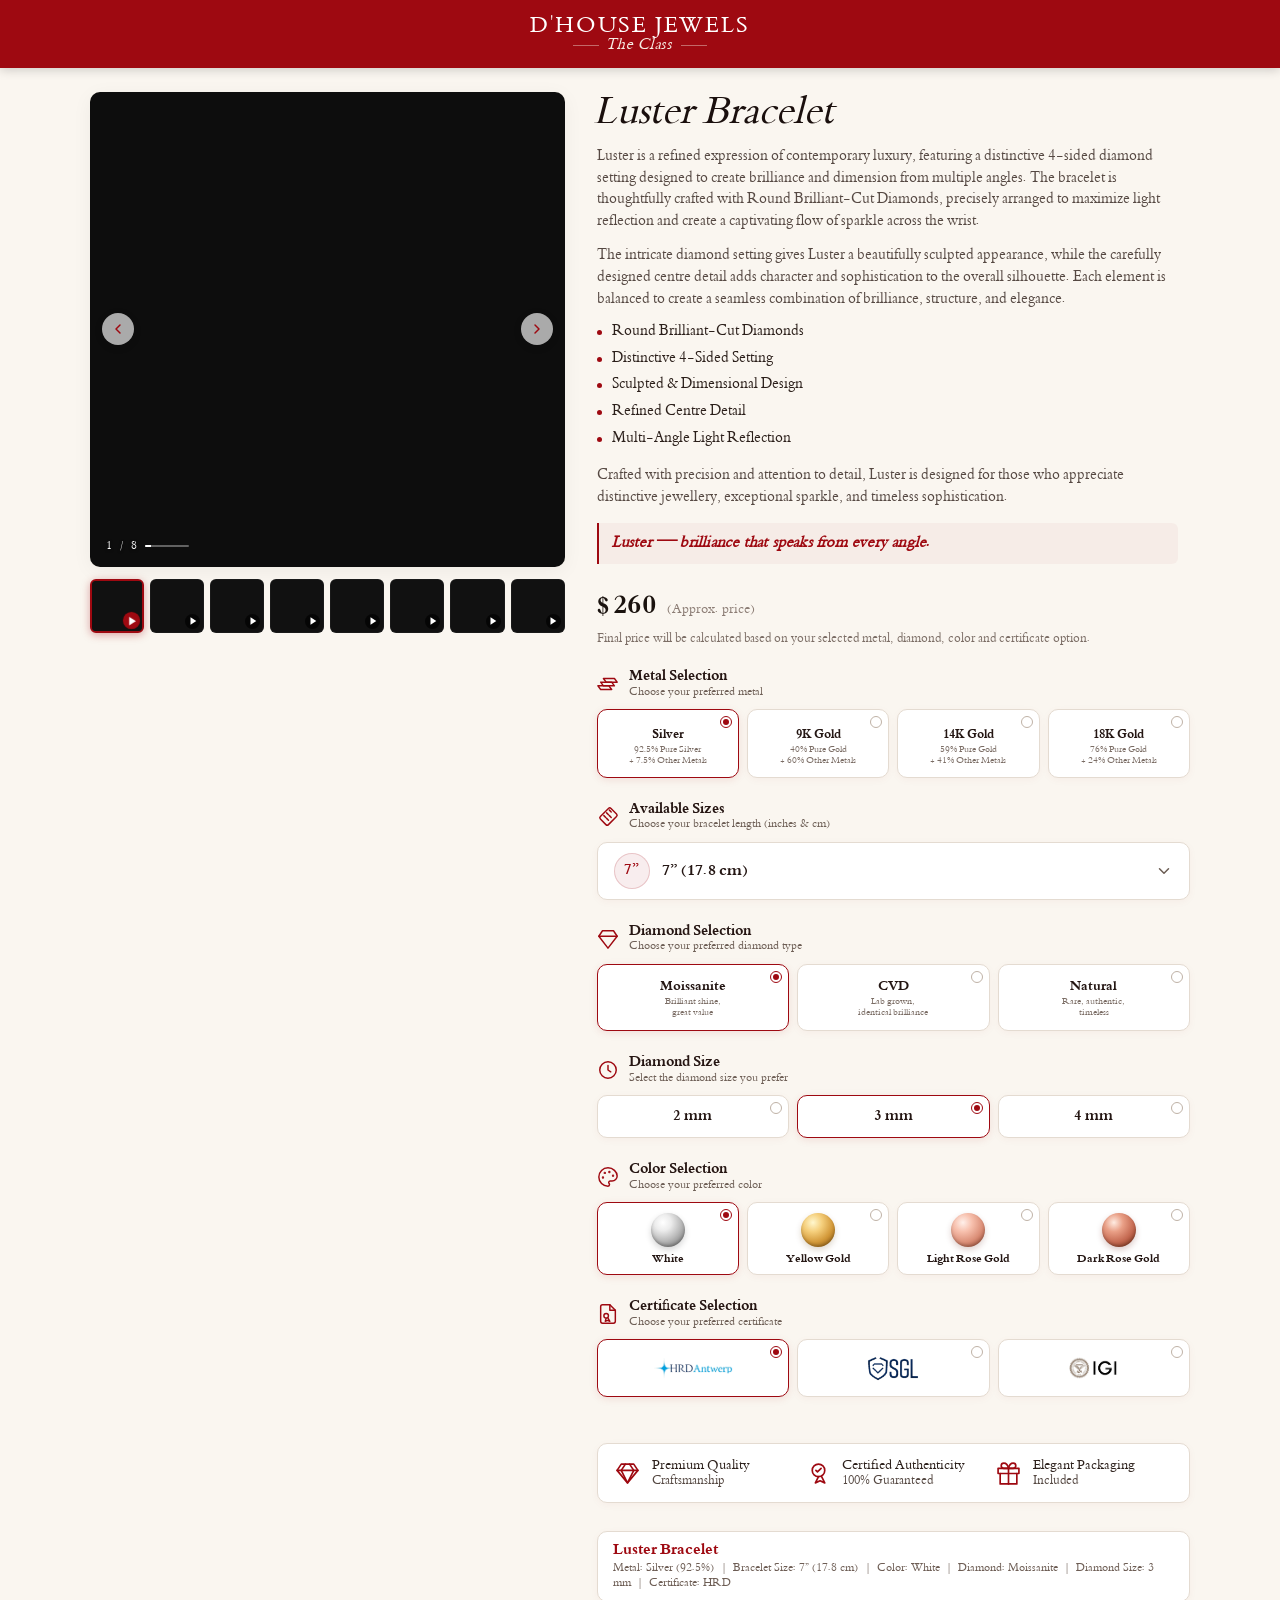
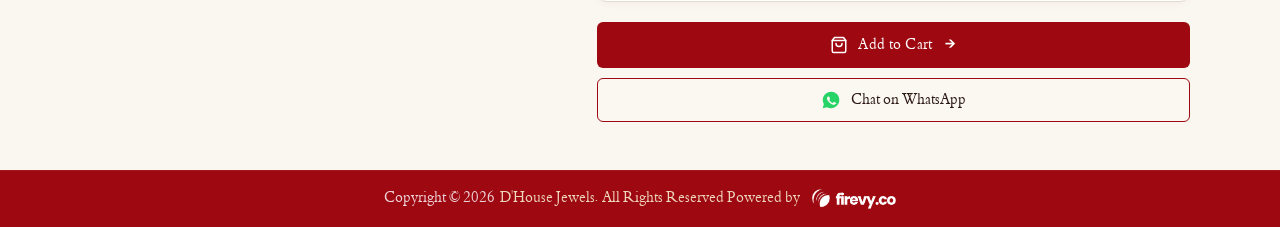
==== commit 05dce691: "v update" ====
--- a/index.html
+++ b/index.html
@@ -607,9 +607,6 @@
 
         <!-- Sticky / Inline Configuration Summary Pill -->
         <div class="selected-spec-pill" id="selectedSpecPill">
-          <div class="spec-thumb">
-            <img id="specThumbImg" src="images/circle_silver.jpg" alt="Selected Luster Bracelet Configuration">
-          </div>
           <div class="spec-info">
             <h4 class="spec-title">Luster Bracelet</h4>
             <p class="spec-summary" id="specSummaryText">
--- a/style.css
+++ b/style.css
@@ -1458,11 +1458,10 @@
 .selected-spec-pill {
   display: flex;
   align-items: center;
-  gap: 12px;
   background-color: var(--bg-card);
   border: 1px solid var(--border-light);
   border-radius: var(--radius-md);
-  padding: 8px 12px;
+  padding: 10px 15px;
   margin-top: 6px;
   margin-bottom: 14px;
   box-shadow: var(--shadow-subtle);
@@ -1470,26 +1469,11 @@
   box-sizing: border-box;
 }
 
-.spec-thumb {
-  width: 44px;
-  height: 44px;
-  border-radius: var(--radius-sm);
-  overflow: hidden;
-  border: 1px solid #e8dfd5;
-  flex-shrink: 0;
-  background-color: #efe8dc;
-}
-
-.spec-thumb img {
-  width: 100%;
-  height: 100%;
-  object-fit: cover;
-}
-
 .spec-info {
   display: flex;
   flex-direction: column;
   min-width: 0;
+  width: 100%;
 }
 
 .spec-title {
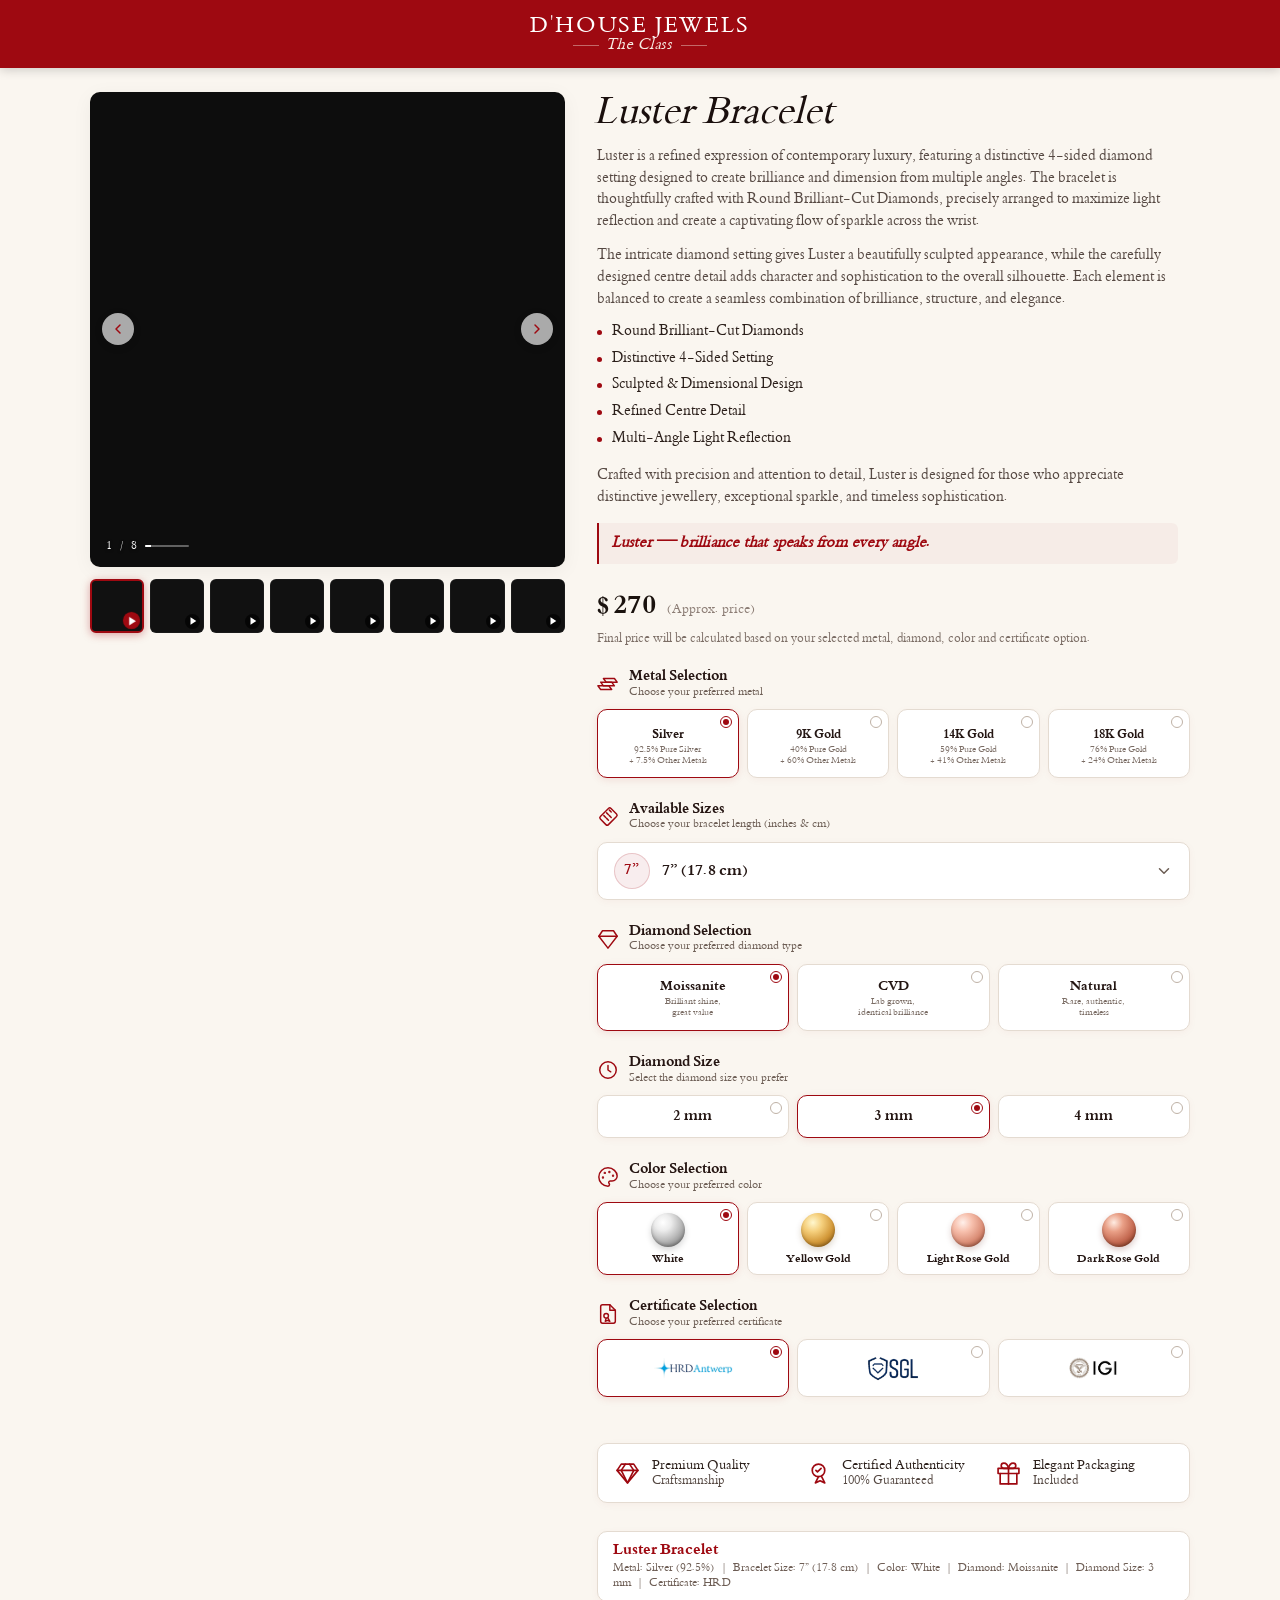
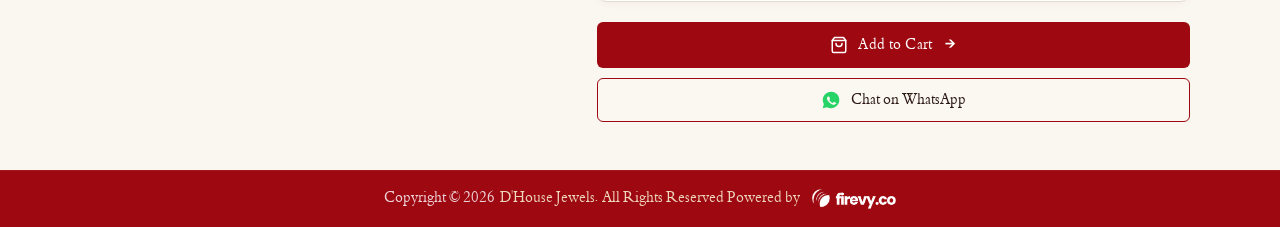
==== commit 952d95f1: "dpage" ====
--- a/index.html
+++ b/index.html
@@ -46,7 +46,7 @@
       <section class="gallery-column">
         <!-- Main Video Display Container -->
         <div class="main-slider-card">
-          <video id="mainDisplayVideo" class="main-product-video" src="images/M1.mp4" autoplay muted loop playsinline preload="auto"></video>
+          <video id="mainDisplayVideo" class="main-product-video" src="https://palakbhalodiya005.github.io/d-house-video/M1.mp4" autoplay muted loop playsinline preload="auto"></video>
 
           <!-- Navigation Arrow Left -->
           <button class="slider-arrow arrow-left" id="prevSlideBtn" aria-label="Previous video">
@@ -76,7 +76,7 @@
         <!-- Thumbnails Row (M1 to M8 Video Showcase) -->
         <div class="thumbnail-strip" id="thumbnailStrip">
           <button class="thumb-item active" data-index="0" aria-label="Video 1">
-            <video class="thumb-video" src="images/M1.mp4#t=0.1" muted preload="metadata" playsinline></video>
+            <video class="thumb-video" src="https://palakbhalodiya005.github.io/d-house-video/M1.mp4#t=0.1" muted preload="metadata" playsinline></video>
             <span class="video-play-badge">
               <svg viewBox="0 0 24 24" width="10" height="10" fill="currentColor">
                 <polygon points="6 3 20 12 6 21 6 3"></polygon>
@@ -84,7 +84,7 @@
             </span>
           </button>
           <button class="thumb-item" data-index="1" aria-label="Video 2">
-            <video class="thumb-video" src="images/M2.mp4#t=0.1" muted preload="metadata" playsinline></video>
+            <video class="thumb-video" src="https://palakbhalodiya005.github.io/d-house-video/M2.mp4#t=0.1" muted preload="metadata" playsinline></video>
             <span class="video-play-badge">
               <svg viewBox="0 0 24 24" width="10" height="10" fill="currentColor">
                 <polygon points="6 3 20 12 6 21 6 3"></polygon>
@@ -92,7 +92,7 @@
             </span>
           </button>
           <button class="thumb-item" data-index="2" aria-label="Video 3">
-            <video class="thumb-video" src="images/M3.mp4#t=0.1" muted preload="metadata" playsinline></video>
+            <video class="thumb-video" src="https://palakbhalodiya005.github.io/d-house-video/M3.mp4#t=0.1" muted preload="metadata" playsinline></video>
             <span class="video-play-badge">
               <svg viewBox="0 0 24 24" width="10" height="10" fill="currentColor">
                 <polygon points="6 3 20 12 6 21 6 3"></polygon>
@@ -100,7 +100,7 @@
             </span>
           </button>
           <button class="thumb-item" data-index="3" aria-label="Video 4">
-            <video class="thumb-video" src="images/M4.mp4#t=0.1" muted preload="metadata" playsinline></video>
+            <video class="thumb-video" src="https://palakbhalodiya005.github.io/d-house-video/M4.mp4#t=0.1" muted preload="metadata" playsinline></video>
             <span class="video-play-badge">
               <svg viewBox="0 0 24 24" width="10" height="10" fill="currentColor">
                 <polygon points="6 3 20 12 6 21 6 3"></polygon>
@@ -108,7 +108,7 @@
             </span>
           </button>
           <button class="thumb-item" data-index="4" aria-label="Video 5">
-            <video class="thumb-video" src="images/M5.mp4#t=0.1" muted preload="metadata" playsinline></video>
+            <video class="thumb-video" src="https://palakbhalodiya005.github.io/d-house-video/M5.mp4#t=0.1" muted preload="metadata" playsinline></video>
             <span class="video-play-badge">
               <svg viewBox="0 0 24 24" width="10" height="10" fill="currentColor">
                 <polygon points="6 3 20 12 6 21 6 3"></polygon>
@@ -116,7 +116,7 @@
             </span>
           </button>
           <button class="thumb-item" data-index="5" aria-label="Video 6">
-            <video class="thumb-video" src="images/M6.mp4#t=0.1" muted preload="metadata" playsinline></video>
+            <video class="thumb-video" src="https://palakbhalodiya005.github.io/d-house-video/M6.mp4#t=0.1" muted preload="metadata" playsinline></video>
             <span class="video-play-badge">
               <svg viewBox="0 0 24 24" width="10" height="10" fill="currentColor">
                 <polygon points="6 3 20 12 6 21 6 3"></polygon>
@@ -124,7 +124,7 @@
             </span>
           </button>
           <button class="thumb-item" data-index="6" aria-label="Video 7">
-            <video class="thumb-video" src="images/M7.mp4#t=0.1" muted preload="metadata" playsinline></video>
+            <video class="thumb-video" src="https://palakbhalodiya005.github.io/d-house-video/M7.mp4#t=0.1" muted preload="metadata" playsinline></video>
             <span class="video-play-badge">
               <svg viewBox="0 0 24 24" width="10" height="10" fill="currentColor">
                 <polygon points="6 3 20 12 6 21 6 3"></polygon>
@@ -132,7 +132,7 @@
             </span>
           </button>
           <button class="thumb-item" data-index="7" aria-label="Video 8">
-            <video class="thumb-video" src="images/M8.mp4#t=0.1" muted preload="metadata" playsinline></video>
+            <video class="thumb-video" src="https://palakbhalodiya005.github.io/d-house-video/M8.mp4#t=0.1" muted preload="metadata" playsinline></video>
             <span class="video-play-badge">
               <svg viewBox="0 0 24 24" width="10" height="10" fill="currentColor">
                 <polygon points="6 3 20 12 6 21 6 3"></polygon>
@@ -294,22 +294,22 @@
 
             <!-- Dropdown Menu / Listbox -->
             <div class="luxury-dropdown-menu" id="sizeDropdownMenu" role="listbox" aria-label="Available Sizes">
-              <div class="luxury-dropdown-item" data-value="5” (12.7 cm)" data-size="5”" data-addprice="-40" role="option" aria-selected="false">
+              <div class="luxury-dropdown-item" data-value="5” (12.7 cm)" data-size="5”" data-addprice="0" role="option" aria-selected="false">
                 <span class="dropdown-radio"></span>
                 <span class="item-size-val">5” <span class="item-cm-val">(12.7 cm)</span></span>
               </div>
 
-              <div class="luxury-dropdown-item" data-value="5.5” (14 cm)" data-size="5.5”" data-addprice="-30" role="option" aria-selected="false">
+              <div class="luxury-dropdown-item" data-value="5.5” (14 cm)" data-size="5.5”" data-addprice="0" role="option" aria-selected="false">
                 <span class="dropdown-radio"></span>
                 <span class="item-size-val">5.5” <span class="item-cm-val">(14 cm)</span></span>
               </div>
 
-              <div class="luxury-dropdown-item" data-value="6” (15.2 cm)" data-size="6”" data-addprice="-20" role="option" aria-selected="false">
+              <div class="luxury-dropdown-item" data-value="6” (15.2 cm)" data-size="6”" data-addprice="0" role="option" aria-selected="false">
                 <span class="dropdown-radio"></span>
                 <span class="item-size-val">6” <span class="item-cm-val">(15.2 cm)</span></span>
               </div>
 
-              <div class="luxury-dropdown-item" data-value="6.5” (16.5 cm)" data-size="6.5”" data-addprice="-10" role="option" aria-selected="false">
+              <div class="luxury-dropdown-item" data-value="6.5” (16.5 cm)" data-size="6.5”" data-addprice="0" role="option" aria-selected="false">
                 <span class="dropdown-radio"></span>
                 <span class="item-size-val">6.5” <span class="item-cm-val">(16.5 cm)</span></span>
               </div>
@@ -319,37 +319,37 @@
                 <span class="item-size-val">7” <span class="item-cm-val">(17.8 cm)</span></span>
               </div>
 
-              <div class="luxury-dropdown-item" data-value="7.5” (19.1 cm)" data-size="7.5”" data-addprice="15" role="option" aria-selected="false">
+              <div class="luxury-dropdown-item" data-value="7.5” (19.1 cm)" data-size="7.5”" data-addprice="0" role="option" aria-selected="false">
                 <span class="dropdown-radio"></span>
                 <span class="item-size-val">7.5” <span class="item-cm-val">(19.1 cm)</span></span>
               </div>
 
-              <div class="luxury-dropdown-item" data-value="8” (20.3 cm)" data-size="8”" data-addprice="30" role="option" aria-selected="false">
+              <div class="luxury-dropdown-item" data-value="8” (20.3 cm)" data-size="8”" data-addprice="0" role="option" aria-selected="false">
                 <span class="dropdown-radio"></span>
                 <span class="item-size-val">8” <span class="item-cm-val">(20.3 cm)</span></span>
               </div>
 
-              <div class="luxury-dropdown-item" data-value="8.5” (21.6 cm)" data-size="8.5”" data-addprice="45" role="option" aria-selected="false">
+              <div class="luxury-dropdown-item" data-value="8.5” (21.6 cm)" data-size="8.5”" data-addprice="0" role="option" aria-selected="false">
                 <span class="dropdown-radio"></span>
                 <span class="item-size-val">8.5” <span class="item-cm-val">(21.6 cm)</span></span>
               </div>
 
-              <div class="luxury-dropdown-item" data-value="9” (22.9 cm)" data-size="9”" data-addprice="60" role="option" aria-selected="false">
+              <div class="luxury-dropdown-item" data-value="9” (22.9 cm)" data-size="9”" data-addprice="0" role="option" aria-selected="false">
                 <span class="dropdown-radio"></span>
                 <span class="item-size-val">9” <span class="item-cm-val">(22.9 cm)</span></span>
               </div>
 
-              <div class="luxury-dropdown-item" data-value="9.5” (24.1 cm)" data-size="9.5”" data-addprice="75" role="option" aria-selected="false">
+              <div class="luxury-dropdown-item" data-value="9.5” (24.1 cm)" data-size="9.5”" data-addprice="0" role="option" aria-selected="false">
                 <span class="dropdown-radio"></span>
                 <span class="item-size-val">9.5” <span class="item-cm-val">(24.1 cm)</span></span>
               </div>
 
-              <div class="luxury-dropdown-item" data-value="10” (25.4 cm)" data-size="10”" data-addprice="90" role="option" aria-selected="false">
+              <div class="luxury-dropdown-item" data-value="10” (25.4 cm)" data-size="10”" data-addprice="0" role="option" aria-selected="false">
                 <span class="dropdown-radio"></span>
                 <span class="item-size-val">10” <span class="item-cm-val">(25.4 cm)</span></span>
               </div>
 
-              <div class="luxury-dropdown-item" data-value="10.5” (26.7 cm)" data-size="10.5”" data-addprice="105" role="option" aria-selected="false">
+              <div class="luxury-dropdown-item" data-value="10.5” (26.7 cm)" data-size="10.5”" data-addprice="0" role="option" aria-selected="false">
                 <span class="dropdown-radio"></span>
                 <span class="item-size-val">10.5” <span class="item-cm-val">(26.7 cm)</span></span>
               </div>
@@ -387,7 +387,7 @@
             </button>
 
             <!-- CVD -->
-            <button class="choice-card" data-type="diamond" data-value="CVD" data-addprice="150" aria-selected="false">
+            <button class="choice-card" data-type="diamond" data-value="CVD" data-addprice="1210" aria-selected="false">
               <span class="radio-indicator"></span>
               <span class="card-title">CVD</span>
               <div class="card-detail">
@@ -397,7 +397,7 @@
             </button>
 
             <!-- Natural -->
-            <button class="choice-card" data-type="diamond" data-value="Natural" data-addprice="450"
+            <button class="choice-card" data-type="diamond" data-value="Natural" data-addprice="6710"
               aria-selected="false">
               <span class="radio-indicator"></span>
               <span class="card-title">Natural</span>
@@ -428,7 +428,7 @@
 
           <div class="cards-grid grid-3-cols" id="sizeGrid">
             <!-- 2 mm -->
-            <button class="choice-card size-card" data-type="size" data-value="2 mm" data-addprice="-40"
+            <button class="choice-card size-card" data-type="size" data-value="2 mm" data-addprice="-10"
               aria-selected="false">
               <span class="radio-indicator"></span>
               <span class="size-title">2 mm</span>
@@ -442,7 +442,7 @@
             </button>
 
             <!-- 4 mm -->
-            <button class="choice-card size-card" data-type="size" data-value="4 mm" data-addprice="80"
+            <button class="choice-card size-card" data-type="size" data-value="4 mm" data-addprice="10"
               aria-selected="false">
               <span class="radio-indicator"></span>
               <span class="size-title">4 mm</span>
@@ -673,7 +673,7 @@
   </div>
 
   <!-- JavaScript File -->
-  <script src="script.js"></script>
+  <script src="script.js?v=3.5"></script>
 </body>
 
 </html>
